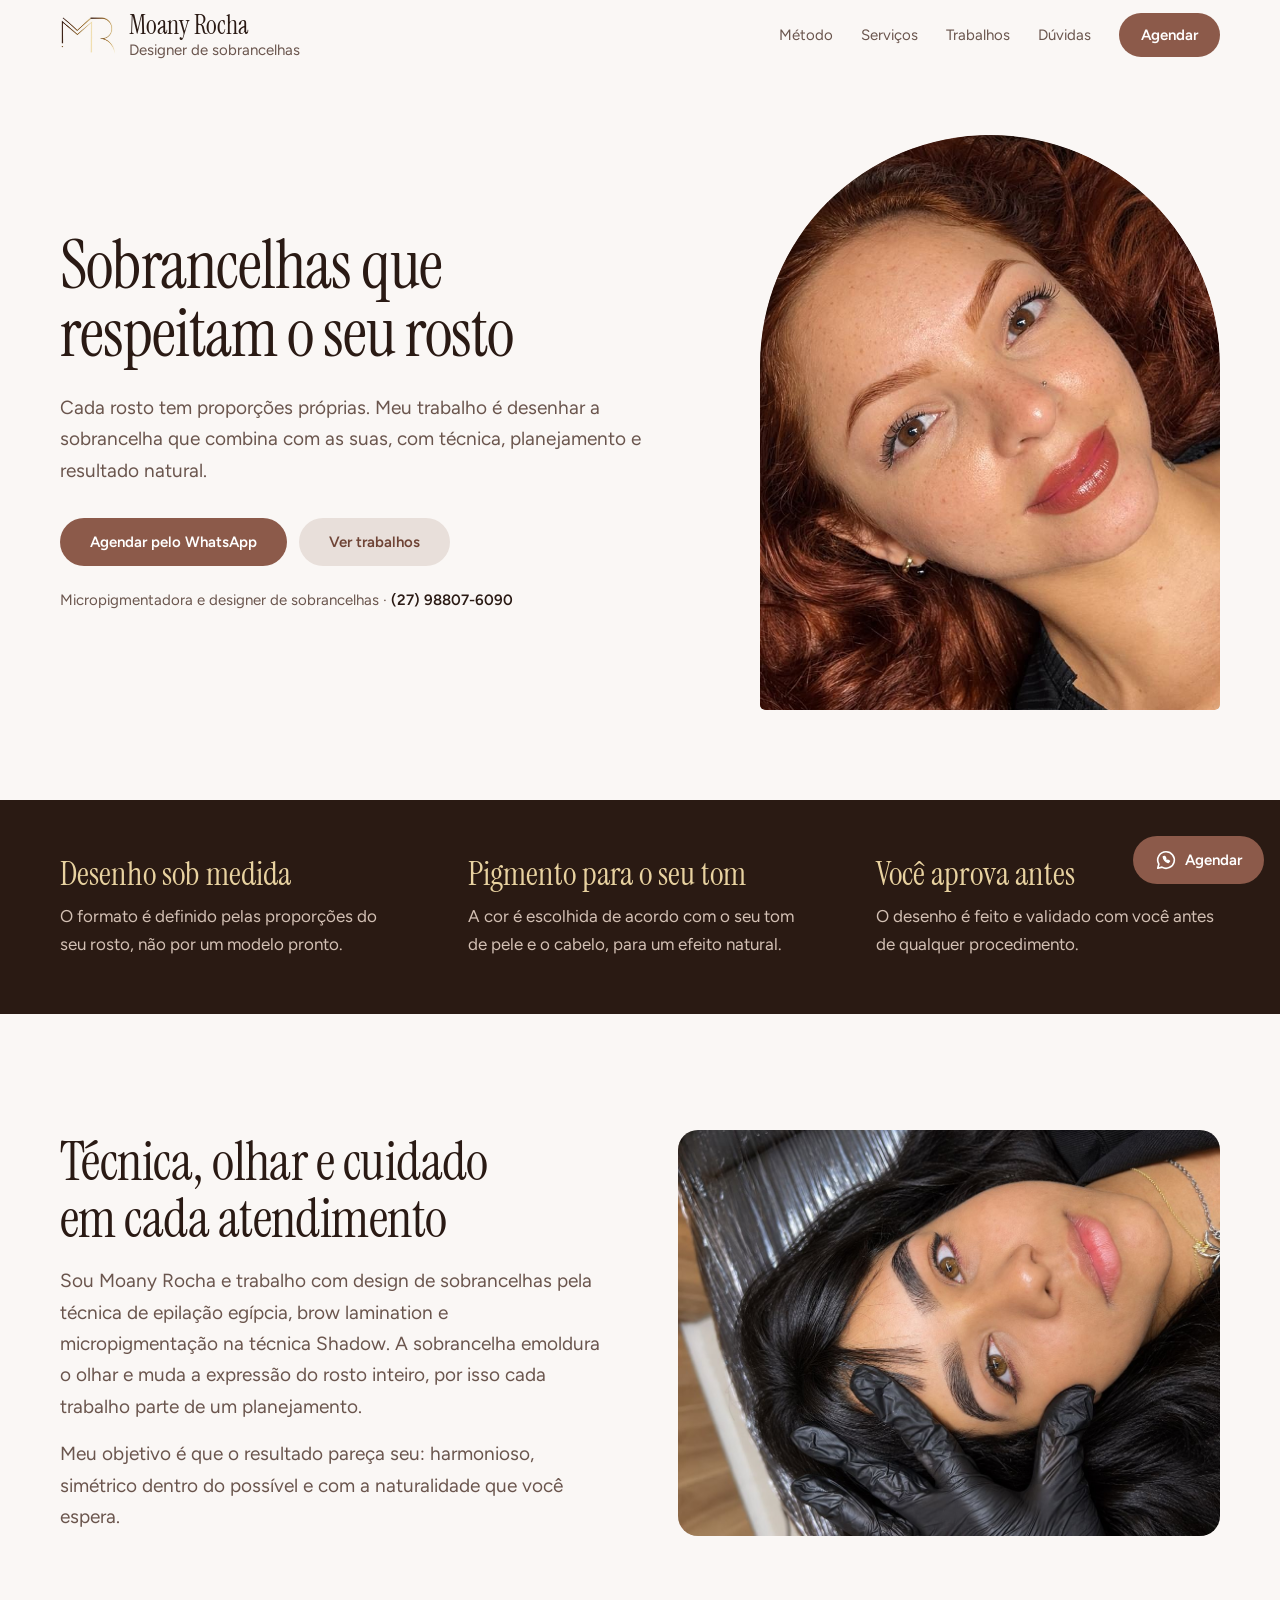
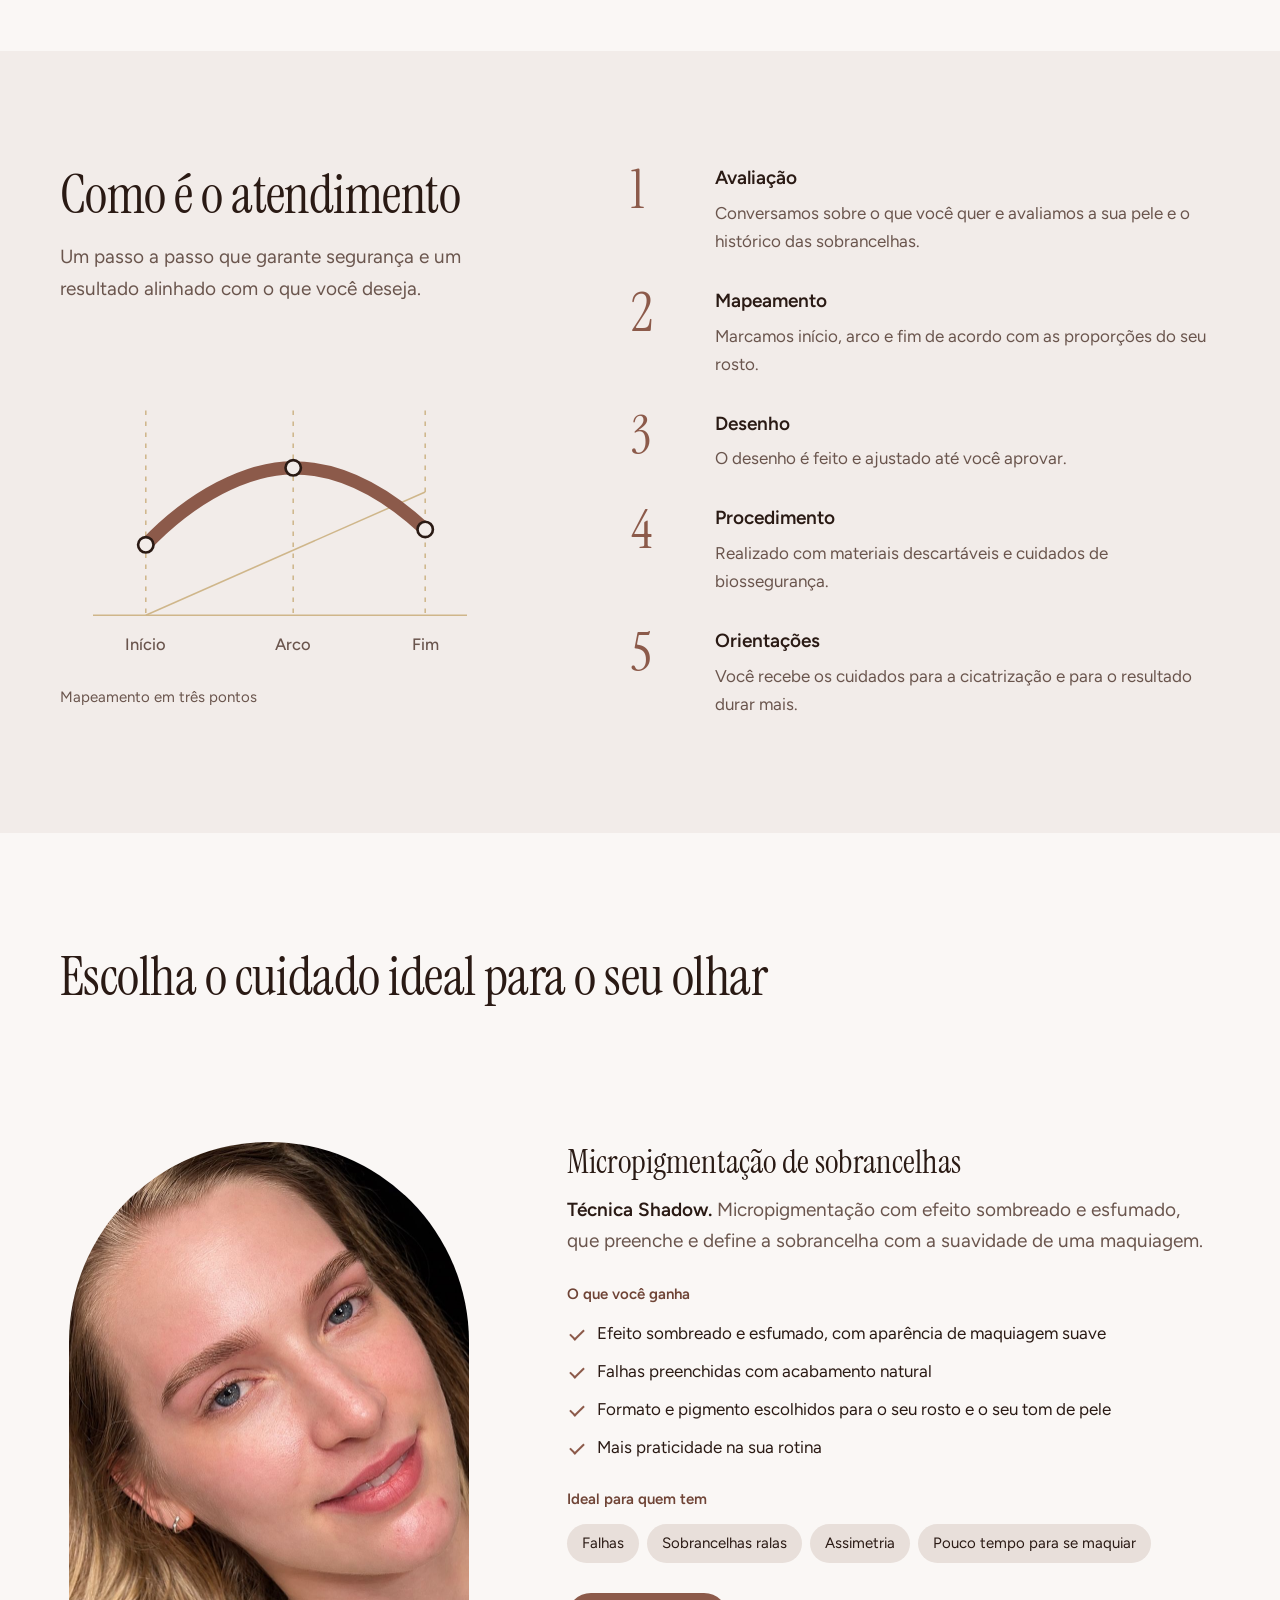
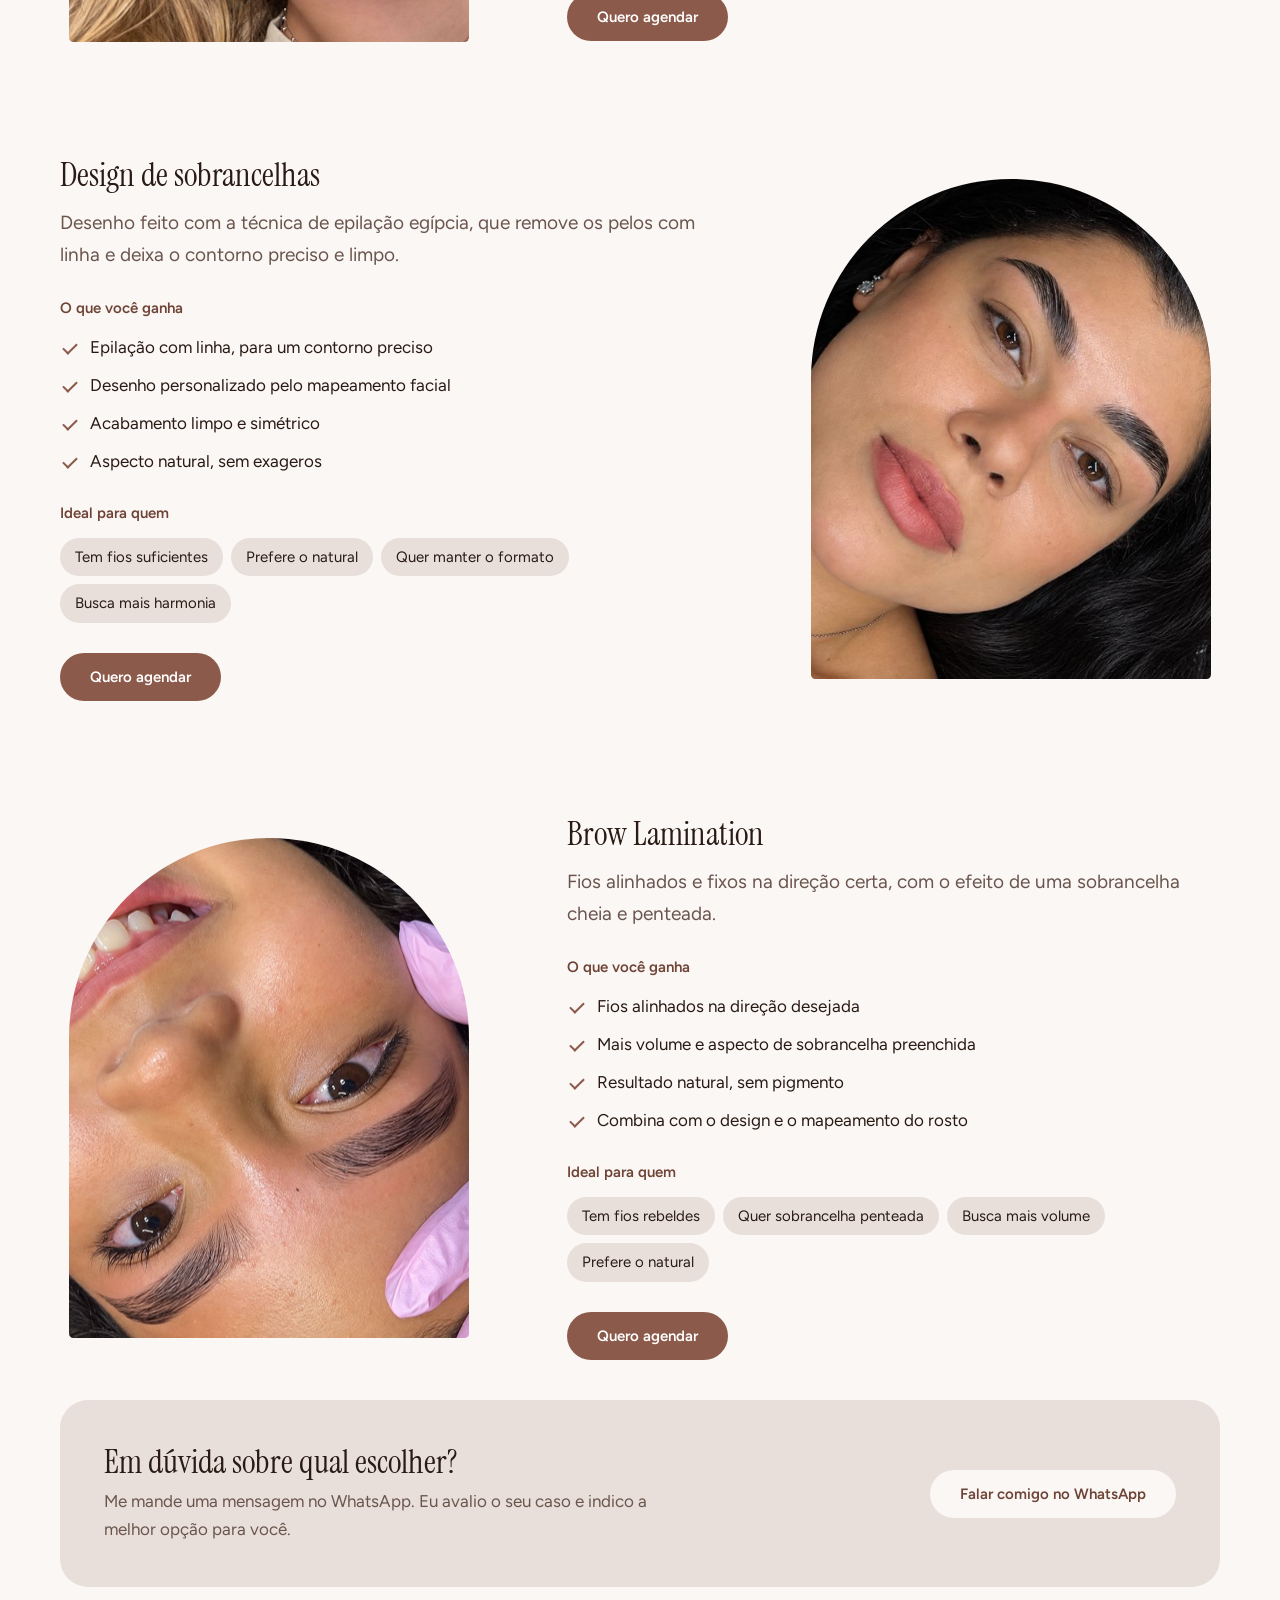
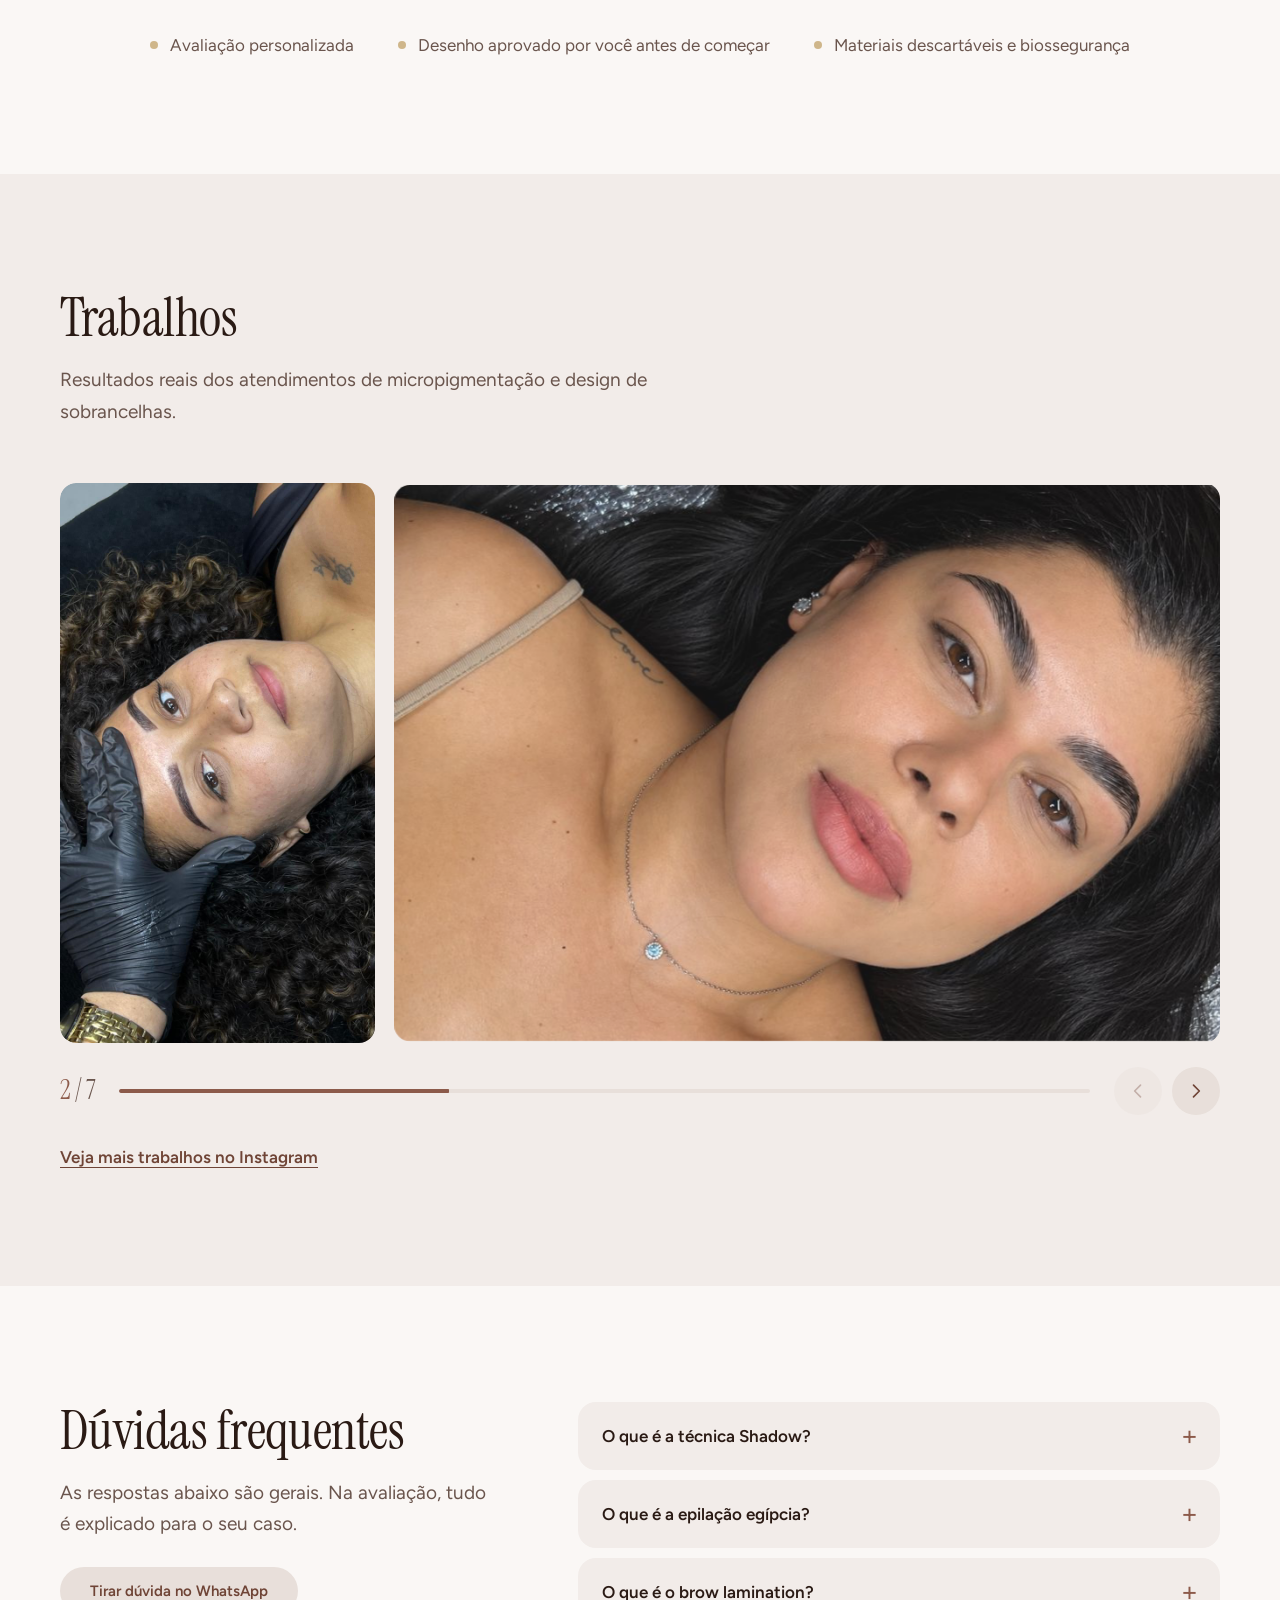
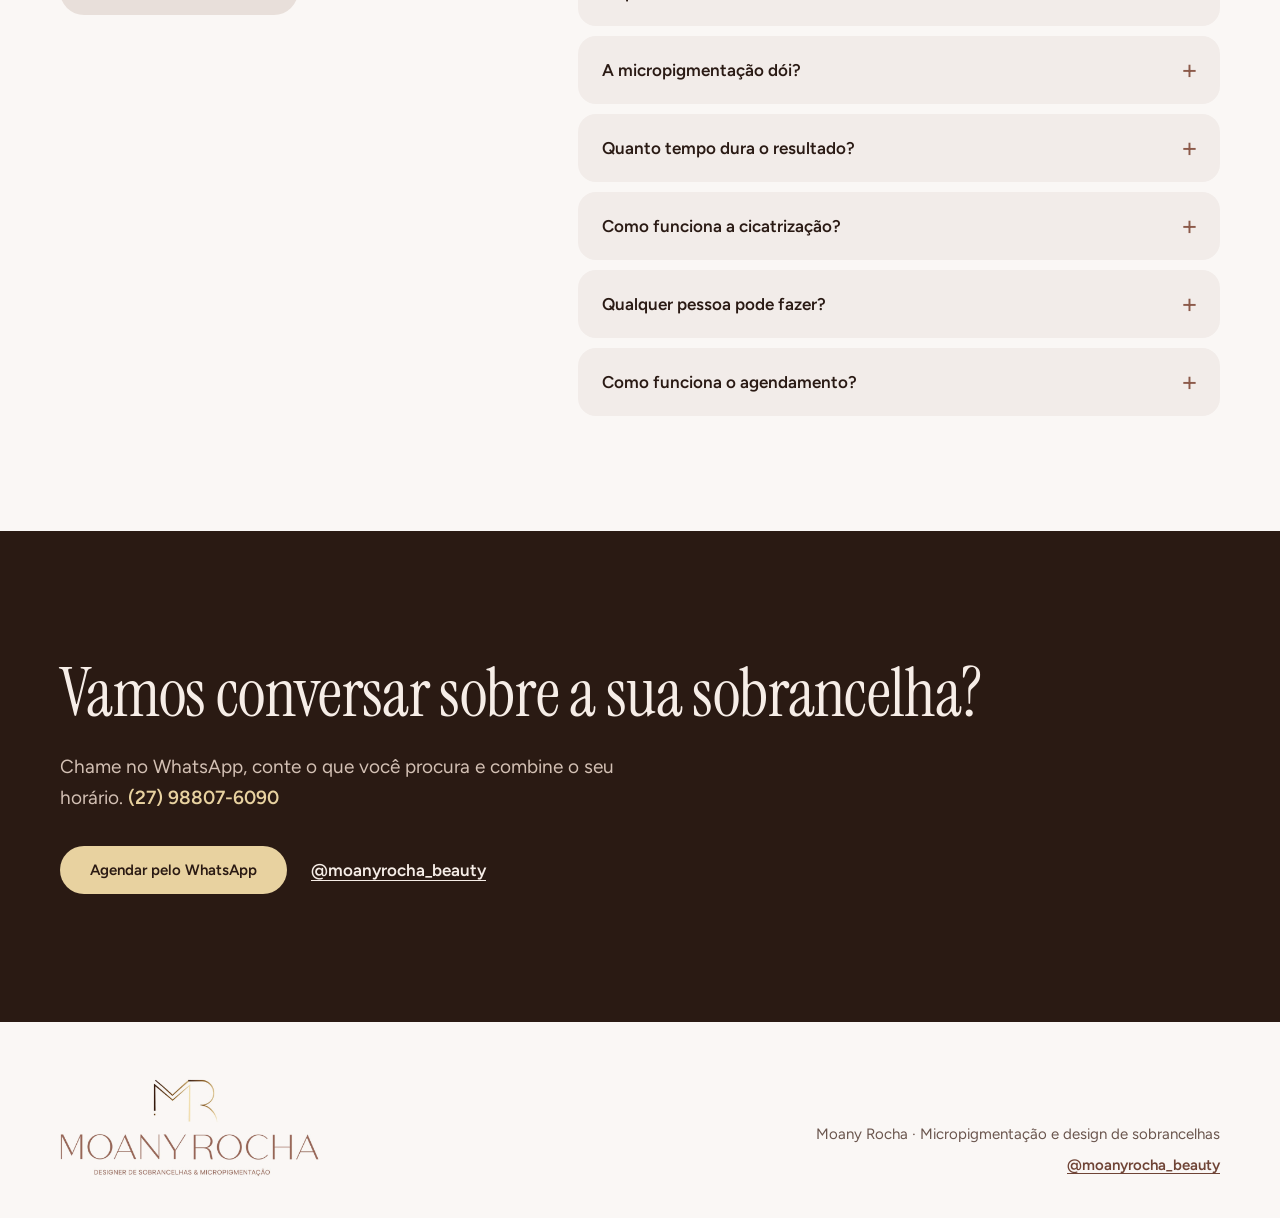
==== moabeauty-main/index.html @ 3598c970 "Publish site on Vercel Co-authored-by: Copilot <223556219+Copilot@users.noreply.github.com>" ====
<!doctype html>
<html lang="pt-BR">
<head>
<meta charset="utf-8">
<meta name="viewport" content="width=device-width,initial-scale=1,viewport-fit=cover">
<title>Moany Rocha Beauty | Designer de sobrancelhas e micropigmentação</title>
<meta name="description" content="Moany Rocha, designer de sobrancelhas e micropigmentadora. Micropigmentação Shadow, design com epilação egípcia e brow lamination. Agende pelo WhatsApp.">
<meta name="theme-color" content="#faf7f5">
<link rel="icon" href="img/logo-monograma.png" type="image/png">
<link rel="preload" href="fonts/instrument-serif-latin-400-normal.woff2" as="font" type="font/woff2" crossorigin>
<link rel="preload" href="fonts/figtree-latin-wght-normal.woff2" as="font" type="font/woff2" crossorigin>
<script>document.documentElement.classList.add("js")</script>
<style>
@font-face { font-family: "Instrument Serif"; src: url("fonts/instrument-serif-latin-400-normal.woff2") format("woff2"); font-weight: 400; font-style: normal; font-display: swap; }
@font-face { font-family: "Figtree"; src: url("fonts/figtree-latin-wght-normal.woff2") format("woff2"); font-weight: 300 900; font-style: normal; font-display: swap; }

/* ---------- tokens (derivados do logo: bronze-rosado, cacau e dourado do monograma) ---------- */
:root {
  color-scheme: light;
  --ground: #faf7f5;
  --surface: #f2ece9;
  --soft: #e8dfda;
  --ink: #2a1a14;
  --muted: #6a554d;
  --rose: #8c5a4a;
  --rose-deep: #6f4436;
  --cocoa: #2a1a13;
  --gold: #e8d2a0;
  --guide: #cfb68a;
  --on-cocoa: #f6ede7;
  --on-cocoa-muted: #d3c0b4;

  --font-display: "Instrument Serif", "Iowan Old Style", Georgia, serif;
  --font-body: "Figtree", system-ui, -apple-system, "Segoe UI", sans-serif;

  --ease-out: cubic-bezier(0.23, 1, 0.32, 1);
  --ease-in-out: cubic-bezier(0.77, 0, 0.175, 1);
  --radius: 20px;
  --t-small: 15px;
  --t-body: 17px;
  --t-lead: 19px;
  --t-h3: clamp(1.8rem, 2.6vw, 2.1rem);
  --t-h2: clamp(2.3rem, 4.4vw, 3.4rem);
  --t-display: clamp(2.7rem, 5.2vw, 4.7rem);
  interpolate-size: allow-keywords;
}

* { box-sizing: border-box; }
html { scroll-behavior: smooth; scroll-padding-top: 88px; -webkit-text-size-adjust: 100%; scrollbar-color: var(--guide) var(--ground); }
body { margin: 0; background: var(--ground); color: var(--ink); font-family: var(--font-body); font-size: 17px; line-height: 1.65; text-rendering: optimizeLegibility; -webkit-font-smoothing: antialiased; }
img { max-width: 100%; }
[hidden] { display: none !important; }
a { color: inherit; text-underline-offset: 0.22em; }
::selection { background: var(--gold); color: var(--cocoa); }
:focus-visible { outline: 3px solid var(--rose); outline-offset: 3px; border-radius: 6px; }
.on-cocoa :focus-visible, .cocoa :focus-visible { outline-color: var(--gold); }
.skip { position: absolute; left: 12px; top: -64px; z-index: 50; background: var(--cocoa); color: var(--on-cocoa); padding: 12px 18px; border-radius: 999px; text-decoration: none; font-weight: 600; transition: top 160ms var(--ease-out); }
.skip:focus { top: 12px; }

.wrap {
  max-width: 1200px; margin: 0 auto;
  padding-left: max(20px, env(safe-area-inset-left, 0px));
  padding-right: max(20px, env(safe-area-inset-right, 0px));
}

/* ---------- header ---------- */
.top { position: sticky; top: 0; z-index: 20; background: var(--ground); padding-top: env(safe-area-inset-top, 0px); transition: background-color 200ms var(--ease-out); }
.top.scrolled { background: var(--surface); }
.top .wrap { display: flex; align-items: center; justify-content: space-between; gap: 16px; padding-block: 12px; }
.brand { display: flex; align-items: center; gap: 12px; text-decoration: none; line-height: 1.1; min-width: 0; }
.brand img { display: block; height: 38px; width: auto; }
.brand b { display: block; font-family: var(--font-display); font-weight: 400; font-size: 1.6rem; letter-spacing: 0.005em; }
.brand small { display: block; font-size: var(--t-small); color: var(--muted); margin-top: 2px; }
.nav { display: flex; align-items: center; gap: 28px; font-size: var(--t-small); }
.nav-toggle { display: none; align-items: center; justify-content: center; width: 44px; height: 44px; padding: 0; border: 1px solid var(--soft); border-radius: 50%; background: var(--ground); color: var(--ink); cursor: pointer; }
.nav-toggle svg { display: block; width: 21px; height: 21px; }
.nav a:not(.btn) { color: var(--muted); text-decoration: none; padding-block: 10px; position: relative; transition: color 160ms var(--ease-out); }
.nav a:not(.btn)::after { content: ""; position: absolute; left: 0; right: 0; bottom: 6px; height: 2px; background: var(--rose); transform: scaleX(0); transform-origin: left; transition: transform 240ms var(--ease-out); }
.progress { position: absolute; left: 0; right: 0; bottom: 0; height: 2px; background: var(--rose); transform-origin: left; transform: scaleX(var(--p, 0)); pointer-events: none; }

/* ---------- buttons ---------- */
.btn { display: inline-flex; align-items: center; justify-content: center; padding: 15px 30px; min-height: 48px; border: 0; border-radius: 999px; font: 600 var(--t-small)/1.2 var(--font-body); text-decoration: none; text-align: center; cursor: pointer; transition: background-color 160ms var(--ease-out), color 160ms var(--ease-out), transform 160ms var(--ease-out); -webkit-tap-highlight-color: transparent; }
.btn:active { transform: scale(0.97); }
.btn.primary { background: var(--rose); color: #fff; }
.btn.ghost { background: var(--soft); color: var(--rose-deep); }
.btn.gold { background: var(--gold); color: var(--cocoa); }
.nav .btn { padding: 10px 22px; min-height: 44px; }
@media (hover: hover) and (pointer: fine) {
  .nav a:not(.btn):hover { color: var(--ink); }
  .nav a:not(.btn):hover::after { transform: scaleX(1); }
  .btn.primary:hover { background: var(--rose-deep); }
  .btn.ghost:hover { background: #dfd2ca; }
  .btn.gold:hover { background: #f3e1b6; }
}

/* ---------- arco: a moldura do site ecoa o arco da sobrancelha ---------- */
.arch { margin: 0; aspect-ratio: 4 / 5; border-radius: 999px 999px 22px 22px; overflow: hidden; background: var(--soft); }
.arch img { display: block; width: 100%; height: 100%; object-fit: cover; }

/* ---------- hero ---------- */
.hero { display: grid; grid-template-columns: minmax(0, 1.15fr) minmax(0, 0.85fr); gap: clamp(32px, 6vw, 88px); align-items: center; padding-block: clamp(28px, 5vw, 64px) clamp(48px, 7vw, 96px); }
h1 { font-family: var(--font-display); font-weight: 400; font-size: var(--t-display); line-height: 1.02; letter-spacing: -0.015em; margin: 0 0 24px; text-wrap: balance; }
.lead { max-width: 31em; margin: 0 0 32px; font-size: var(--t-lead); color: var(--muted); }
.btns { display: flex; gap: 12px; flex-wrap: wrap; }
.fine { margin: 22px 0 0; font-size: var(--t-small); color: var(--muted); }
.num { font-weight: 600; color: var(--ink); white-space: nowrap; }
.hero-photo { width: min(100%, 470px); justify-self: end; }
.hero-photo img { scale: 1.06; transform-origin: 50% 40%; }

/* ---------- faixa de princípios (campo cacau) ---------- */
.cocoa { background: var(--cocoa); color: var(--on-cocoa); }
.principles .wrap { display: grid; grid-template-columns: repeat(3, minmax(0, 1fr)); gap: clamp(24px, 5vw, 72px); padding-block: 56px; }
.principles h3 { font-family: var(--font-display); font-weight: 400; font-size: var(--t-h3); line-height: 1.1; margin: 0 0 10px; color: var(--gold); }
.principles p { margin: 0; color: var(--on-cocoa-muted); font-size: var(--t-body); max-width: 24em; }

/* ---------- seções ---------- */
section { padding-block: clamp(64px, 9vw, 120px); }
h2 { font-family: var(--font-display); font-weight: 400; font-size: var(--t-h2); line-height: 1.05; letter-spacing: -0.01em; margin: 0 0 18px; text-wrap: balance; }
h3 { text-wrap: balance; }
.sec-lead { max-width: 36em; color: var(--muted); margin: 0 0 clamp(32px, 5vw, 56px); font-size: var(--t-lead); }
.alt { background: var(--surface); }

.about { display: grid; grid-template-columns: minmax(0, 1fr) minmax(0, 1fr); gap: clamp(32px, 6vw, 88px); align-items: center; }
.about p { margin: 0 0 16px; max-width: 34em; color: var(--muted); font-size: var(--t-lead); }
.about p:last-child { margin: 0; }
.about-photo { margin: 0; aspect-ratio: 4 / 3; border-radius: var(--radius); overflow: hidden; background: var(--soft); }
.about-photo img { display: block; width: 100%; height: 100%; object-fit: cover; object-position: 50% 45%; }

/* ---------- método ---------- */
.method { display: grid; grid-template-columns: minmax(0, 0.9fr) minmax(0, 1.1fr); gap: clamp(32px, 7vw, 104px); align-items: start; }
.method-side { position: sticky; top: 110px; }
.diagram { margin: 8px 0 0; max-width: 440px; }
.diagram svg { display: block; width: 100%; height: auto; }
.diagram figcaption { font-size: var(--t-small); color: var(--muted); margin-top: 6px; }
.g-line { stroke: var(--guide); stroke-width: 1.4; fill: none; }
.g-dash { stroke: var(--guide); stroke-width: 1.4; stroke-dasharray: 4 6; fill: none; }
.g-brow { stroke: var(--rose); stroke-width: 12; stroke-linecap: round; stroke-linejoin: round; fill: none; }
.g-dot { fill: var(--surface); stroke: var(--ink); stroke-width: 2.4; }
.g-txt { fill: var(--muted); font-family: var(--font-body); font-size: 15px; font-weight: 500; }
.steps { list-style: none; margin: 0; padding: 0; display: grid; gap: 34px; counter-reset: s; }
.steps li { counter-increment: s; display: grid; grid-template-columns: 64px minmax(0, 1fr); gap: 8px 20px; align-items: start; }
.steps li::before { content: counter(s); font-family: var(--font-display); font-size: var(--t-h2); line-height: 0.9; color: var(--rose); grid-row: 1 / span 2; font-variant-numeric: lining-nums; }
.steps h3 { margin: 0; font-size: var(--t-lead); font-weight: 600; line-height: 1.3; }
.steps p { margin: 0; color: var(--muted); font-size: var(--t-body); max-width: 32em; }

/* ---------- serviços ---------- */
.svc { display: grid; gap: clamp(64px, 9vw, 120px); }
.svc-row { display: grid; grid-template-columns: minmax(0, 0.78fr) minmax(0, 1.22fr); gap: clamp(32px, 7vw, 104px); align-items: center; }
.svc-row .arch { width: min(100%, 400px); justify-self: center; }
.svc-row:nth-child(even) { grid-template-columns: minmax(0, 1.22fr) minmax(0, 0.78fr); }
.svc-row:nth-child(even) .arch { order: 2; }
.svc h3 { font-family: var(--font-display); font-weight: 400; font-size: var(--t-h3); line-height: 1.08; margin: 0 0 14px; }
.svc .pitch { margin: 0 0 26px; color: var(--muted); font-size: var(--t-lead); max-width: 34em; }
.svc .pitch strong { color: var(--ink); font-weight: 600; }
.svc h4 { margin: 0 0 12px; font-size: var(--t-small); font-weight: 600; color: var(--rose-deep); }
.checks { margin: 0 0 26px; padding: 0; list-style: none; display: grid; gap: 10px; max-width: 34em; }
.checks li { padding-left: 30px; position: relative; font-size: var(--t-body); }
.checks li::before { content: ""; position: absolute; left: 6px; top: 0.4em; width: 6px; height: 12px; border: solid var(--rose); border-width: 0 2px 2px 0; transform: rotate(45deg); }
.chips { display: flex; flex-wrap: wrap; gap: 8px; margin: 0 0 30px; }
.chips span { background: var(--soft); border-radius: 999px; padding: 7px 15px; font-size: var(--t-small); }
.assure { list-style: none; margin: 44px 0 0; padding: 0; display: flex; flex-wrap: wrap; justify-content: center; gap: 12px 44px; color: var(--muted); font-size: var(--t-body); }
.assure li { position: relative; padding-left: 20px; }
.assure li::before { content: ""; position: absolute; left: 0; top: 0.62em; width: 8px; height: 8px; border-radius: 50%; background: var(--guide); }
.unsure { margin-top: 40px; background: var(--soft); border-radius: 28px; padding: clamp(28px, 4vw, 44px); display: flex; align-items: center; justify-content: space-between; gap: 24px; flex-wrap: wrap; }
.unsure h3 { font-family: var(--font-display); font-weight: 400; font-size: var(--t-h3); line-height: 1.1; margin: 0 0 6px; }
.unsure p { margin: 0; color: var(--muted); max-width: 32em; }
.unsure .btn { background: var(--ground); color: var(--rose-deep); }
@media (hover: hover) and (pointer: fine) { .unsure .btn:hover { background: #fff; } }

/* ---------- trabalhos ---------- */
.carousel { --h: clamp(400px, 64vh, 560px); }
.track { display: flex; align-items: center; gap: 16px; overflow-x: auto; scroll-snap-type: x mandatory; scroll-behavior: smooth; scrollbar-width: none; overscroll-behavior-x: contain; cursor: grab; border-radius: 16px; }
.track::-webkit-scrollbar { display: none; }
.track.drag { scroll-snap-type: none; scroll-behavior: auto; cursor: grabbing; user-select: none; }
.slide { flex: 0 0 auto; height: var(--h); margin: 0; border-radius: 16px; overflow: hidden; scroll-snap-align: start; background: var(--soft); opacity: calc(0.55 + 0.45 * var(--a, 1)); }
.slide img { display: block; height: 100%; width: auto; max-width: none; -webkit-user-drag: none; user-select: none; }
.car-ctl { display: flex; align-items: center; gap: 24px; margin-top: 24px; }
.car-count { font-family: var(--font-display); font-size: 1.6rem; line-height: 1; color: var(--muted); font-variant-numeric: tabular-nums; white-space: nowrap; }
.car-count b { font-weight: 400; color: var(--rose); }
.car-bar { flex: 1; height: 4px; background: var(--soft); border-radius: 4px; overflow: hidden; }
.car-bar span { display: block; height: 100%; background: var(--rose); border-radius: 4px; transform-origin: left; transform: scaleX(0.2); transition: transform 200ms var(--ease-out); }
.car-btns { display: flex; gap: 10px; }
.car-btn { width: 48px; height: 48px; border-radius: 50%; border: 0; background: var(--soft); color: var(--rose-deep); display: grid; place-items: center; cursor: pointer; padding: 0; transition: background-color 160ms var(--ease-out), color 160ms var(--ease-out), transform 160ms var(--ease-out), opacity 160ms var(--ease-out); }
.car-btn:active:not(:disabled) { transform: scale(0.95); }
.car-btn:disabled { opacity: 0.35; cursor: default; }
@media (hover: hover) and (pointer: fine) { .car-btn:hover:not(:disabled) { background: var(--rose); color: #fff; } }
.more { margin: 28px 0 0; }
.more a { color: var(--rose-deep); font-weight: 600; }

/* ---------- dúvidas ---------- */
.faq-wrap { display: grid; grid-template-columns: minmax(0, 0.8fr) minmax(0, 1.2fr); gap: clamp(32px, 7vw, 104px); align-items: start; }
.faq-intro { position: sticky; top: 110px; }
.faq-intro .sec-lead { margin-bottom: 28px; }
.faq-list { display: grid; gap: 10px; }
details { background: var(--surface); border-radius: 18px; transition: background-color 200ms var(--ease-out); }
details[open] { background: var(--soft); }
summary { cursor: pointer; list-style: none; padding: 20px 56px 20px 24px; min-height: 60px; font-weight: 600; font-size: var(--t-body); position: relative; border-radius: 18px; }
summary::-webkit-details-marker { display: none; }
summary::after { content: "+"; position: absolute; right: 22px; top: 50%; font-size: 1.7rem; font-weight: 400; line-height: 1; color: var(--rose); transform: translateY(-50%); transition: transform 220ms var(--ease-out); }
details[open] summary::after { transform: translateY(-50%) rotate(45deg); }
details p { margin: 0; padding: 0 24px 22px; color: var(--muted); max-width: 40em; }
details::details-content { block-size: 0; overflow: clip; transition: block-size 260ms var(--ease-out), content-visibility 260ms var(--ease-out) allow-discrete; }
details[open]::details-content { block-size: auto; }
@media (hover: hover) and (pointer: fine) { details:not([open]):hover { background: var(--soft); } }

/* ---------- contato ---------- */
.cta-sec { padding-block: clamp(72px, 10vw, 136px); }
.cta { display: grid; gap: 22px; justify-items: start; }
.cta h2 { color: var(--on-cocoa); max-width: 14em; margin: 0; font-size: var(--t-display); }
.cta p { margin: 0; color: var(--on-cocoa-muted); max-width: 32em; font-size: var(--t-lead); }
.cta .num { color: var(--gold); }
.cta-actions { display: flex; gap: 12px 24px; flex-wrap: wrap; align-items: center; margin-top: 10px; }
.cta-actions a:not(.btn) { color: var(--on-cocoa); font-weight: 600; }

/* ---------- rodapé ---------- */
footer { background: var(--ground); }
.foot { display: flex; align-items: flex-end; justify-content: space-between; gap: 32px; flex-wrap: wrap; padding-block: 56px 40px; }
.foot img { display: block; width: 260px; max-width: 100%; height: auto; }
.foot-info { color: var(--muted); font-size: var(--t-small); display: grid; gap: 6px; justify-items: end; text-align: right; }
.foot-info a { color: var(--rose-deep); font-weight: 600; }

.fab { position: fixed; right: max(16px, env(safe-area-inset-right, 0px)); bottom: calc(16px + env(safe-area-inset-bottom, 0px)); z-index: 25; display: inline-flex; align-items: center; gap: 8px; min-height: 48px; background: var(--rose); color: #fff; padding: 13px 22px; border-radius: 999px; text-decoration: none; font-weight: 600; font-size: 15px; line-height: 1; transition: background-color 160ms var(--ease-out), transform 160ms var(--ease-out), opacity 200ms var(--ease-out), visibility 200ms; }
.fab.away { opacity: 0; visibility: hidden; pointer-events: none; }
.fab:active { transform: scale(0.97); }
@media (hover: hover) and (pointer: fine) { .fab:hover { background: var(--rose-deep); } }

/* ---------- responsivo ---------- */
@media (max-width: 1000px) {
  .method, .faq-wrap { grid-template-columns: minmax(0, 1fr); }
  .method-side, .faq-intro { position: static; }
  .diagram { max-width: 400px; }
}
@media (max-width: 860px) {
  .hero { grid-template-columns: minmax(0, 1fr); gap: 36px; padding-block: 20px 56px; }
  .hero-photo { justify-self: center; width: min(100%, 360px); }
  .about { grid-template-columns: minmax(0, 1fr); }
  .svc-row, .svc-row:nth-child(even) { grid-template-columns: minmax(0, 1fr); gap: 28px; }
  .svc-row:nth-child(even) .arch { order: 0; }
  .svc-row .arch { width: min(100%, 340px); }
  .unsure .btn { width: 100%; }
  .carousel { --h: clamp(320px, 56vh, 440px); }
  .slide.land { height: auto; width: min(520px, calc(100vw - 56px)); }
  .slide.land img { width: 100%; height: auto; }
  .top .wrap { position: relative; flex-wrap: wrap; }
  .nav { order: 2; flex: 1 0 100%; justify-content: flex-start; flex-wrap: wrap; gap: 8px 20px; }
  .js .top .wrap { flex-wrap: nowrap; }
  .js .nav-toggle { display: inline-flex; }
  .js .nav { display: none; position: absolute; top: 100%; left: 0; right: 0; z-index: 21; flex-direction: column; align-items: stretch; gap: 4px; padding: 12px 20px 20px; background: var(--ground); box-shadow: 0 12px 20px rgb(42 26 20 / 10%); }
  .js .nav.open { display: flex; }
  .js .nav a:not(.btn) { display: block; padding: 12px 0; }
  .js .nav .btn { width: 100%; margin-top: 4px; }
  .foot { flex-direction: column; align-items: flex-start; }
  .foot-info { justify-items: start; text-align: left; }
}
@media (max-width: 640px) {
  .principles .wrap { grid-template-columns: minmax(0, 1fr); gap: 28px; padding-block: 44px; }
  .principles p { max-width: none; }
}
@media (max-width: 480px) {
  .fab { width: 56px; height: 56px; padding: 0; justify-content: center; }
  .fab span { display: none; }
}
@media (max-width: 420px) {
  .brand small { display: none; }
  .btns .btn { width: 100%; }
}

/* ---------- movimento (um momento autoral na abertura; o resto é resposta) ---------- */
@media (prefers-reduced-motion: no-preference) {
  @keyframes rise { from { opacity: 0; transform: translateY(18px); } to { opacity: 1; transform: none; } }
  @keyframes unveil { from { opacity: 0; clip-path: inset(14% 0 0 0 round 999px 999px 22px 22px); } to { opacity: 1; clip-path: inset(0 0 0 0 round 999px 999px 22px 22px); } }

  .hero h1, .hero .lead, .hero .btns, .hero .fine { animation: rise 560ms var(--ease-out) both; }
  .hero .lead { animation-delay: 70ms; }
  .hero .btns { animation-delay: 140ms; }
  .hero .fine { animation-delay: 200ms; }
  .hero-photo { animation: unveil 900ms var(--ease-in-out) 80ms both; }

  /* revelação ao rolar: começa visível o suficiente, sai de baixo, rápido */
  .reveal { transition: opacity 520ms var(--ease-out) var(--d, 0ms), transform 520ms var(--ease-out) var(--d, 0ms); }
  .reveal:not(.is-in) { opacity: 0; transform: translateY(18px); }

  /* diagrama se desenha quando entra na tela */
  .js .diagram .g-brow { stroke-dasharray: 1; stroke-dashoffset: 0; }
  .js .diagram:not(.seen) .g-brow { stroke-dashoffset: 1; }
  .js .diagram .g-brow { transition: stroke-dashoffset 1.3s var(--ease-in-out) 0.2s; }
  .js .diagram .g-dot, .js .diagram .g-txt, .js .diagram .g-dash { transition: opacity 400ms var(--ease-out) var(--t, 0ms), scale 400ms var(--ease-out) var(--t, 0ms); transform-box: fill-box; transform-origin: center; }
  .js .diagram:not(.seen) .g-dot { opacity: 0; scale: 0.6; }
  .js .diagram:not(.seen) .g-txt, .js .diagram:not(.seen) .g-dash { opacity: 0; }

  .slide { scale: calc(0.96 + 0.04 * var(--a, 1)); }
  .slide img { transition: scale 600ms var(--ease-out); }
}
@media (prefers-reduced-motion: reduce) {
  html { scroll-behavior: auto; }
  .hero-photo img { scale: 1; }
}
@media (hover: hover) and (pointer: fine) and (prefers-reduced-motion: no-preference) {
  .slide:hover img { scale: 1.03; }
}
</style>
</head>
<body>
<a class="skip" href="#conteudo">Pular para o conteúdo</a>

<header class="top">
  <div class="progress" aria-hidden="true"></div>
  <div class="wrap">
    <a class="brand" href="#inicio" aria-label="Moany Rocha, início"><img src="img/logo-monograma.png" alt="" width="220" height="147"><span><b>Moany Rocha</b><small>Designer de sobrancelhas</small></span></a>
    <button class="nav-toggle" type="button" aria-label="Menu de navegação" aria-controls="site-nav" aria-expanded="false">
      <svg viewBox="0 0 24 24" fill="none" stroke="currentColor" stroke-width="1.8" stroke-linecap="round" aria-hidden="true"><path d="M4 7h16M4 12h16M4 17h16"/></svg>
    </button>
    <nav class="nav" id="site-nav" aria-label="Seções">
      <a href="#metodo">Método</a>
      <a href="#servicos">Serviços</a>
      <a href="#trabalhos">Trabalhos</a>
      <a href="#duvidas">Dúvidas</a>
      <a class="btn primary" href="https://wa.me/5527988076090?text=Ol%C3%A1%2C%20Moany%21%20Vim%20pelo%20seu%20site%20e%20gostaria%20de%20agendar%20um%20hor%C3%A1rio.">Agendar</a>
    </nav>
  </div>
</header>

<main id="conteudo">
  <div class="wrap" id="inicio">
    <div class="hero">
      <div>
        <h1>Sobrancelhas que respeitam o seu rosto</h1>
        <p class="lead">Cada rosto tem proporções próprias. Meu trabalho é desenhar a sobrancelha que combina com as suas, com técnica, planejamento e resultado natural.</p>
        <div class="btns">
          <a class="btn primary" href="https://wa.me/5527988076090?text=Ol%C3%A1%2C%20Moany%21%20Vim%20pelo%20seu%20site%20e%20gostaria%20de%20agendar%20um%20hor%C3%A1rio.">Agendar pelo WhatsApp</a>
          <a class="btn ghost" href="#trabalhos">Ver trabalhos</a>
        </div>
        <p class="fine">Micropigmentadora e designer de sobrancelhas · <span class="num">(27) 98807-6090</span></p>
      </div>
      <figure class="arch hero-photo"><img src="img/trabalho-2.jpg" alt="Cliente de cabelo ruivo com sobrancelhas feitas por Moany Rocha" width="720" height="1280" fetchpriority="high" decoding="async"></figure>
    </div>
  </div>

  <div class="principles cocoa">
    <div class="wrap">
      <div><h3>Desenho sob medida</h3><p>O formato é definido pelas proporções do seu rosto, não por um modelo pronto.</p></div>
      <div><h3>Pigmento para o seu tom</h3><p>A cor é escolhida de acordo com o seu tom de pele e o cabelo, para um efeito natural.</p></div>
      <div><h3>Você aprova antes</h3><p>O desenho é feito e validado com você antes de qualquer procedimento.</p></div>
    </div>
  </div>

  <section id="sobre">
    <div class="wrap about">
      <div class="about-copy">
        <h2>Técnica, olhar e cuidado em cada atendimento</h2>
        <p>Sou Moany Rocha e trabalho com design de sobrancelhas pela técnica de epilação egípcia, brow lamination e micropigmentação na técnica Shadow. A sobrancelha emoldura o olhar e muda a expressão do rosto inteiro, por isso cada trabalho parte de um planejamento.</p>
        <p>Meu objetivo é que o resultado pareça seu: harmonioso, simétrico dentro do possível e com a naturalidade que você espera.</p>
      </div>
      <figure class="about-photo"><img src="img/trabalho-6.jpg" alt="Resultado de design de sobrancelhas feito por Moany Rocha" width="1100" height="825" loading="lazy" decoding="async"></figure>
    </div>
  </section>

  <section id="metodo" class="alt">
    <div class="wrap method">
      <div class="method-side">
        <h2>Como é o atendimento</h2>
        <p class="sec-lead">Um passo a passo que garante segurança e um resultado alinhado com o que você deseja.</p>
        <figure class="diagram">
          <svg viewBox="0 0 400 290" role="img" aria-label="Diagrama do mapeamento da sobrancelha em três pontos: início, arco e fim">
            <line class="g-line" x1="30" y1="232" x2="370" y2="232"/>
            <line class="g-dash" x1="78" y1="46" x2="78" y2="232" style="--t:200ms"/>
            <line class="g-dash" x1="212" y1="46" x2="212" y2="232" style="--t:300ms"/>
            <line class="g-dash" x1="332" y1="46" x2="332" y2="232" style="--t:400ms"/>
            <path class="g-line" d="M78 232 L332 120"/>
            <path class="g-brow" pathLength="1" d="M78 168 C120 124 170 98 212 98 C262 98 304 128 332 154"/>
            <circle class="g-dot" cx="78" cy="168" r="7" style="--t:500ms"/>
            <circle class="g-dot" cx="212" cy="98" r="7" style="--t:900ms"/>
            <circle class="g-dot" cx="332" cy="154" r="7" style="--t:1300ms"/>
            <text class="g-txt" x="78" y="264" text-anchor="middle" style="--t:500ms">Início</text>
            <text class="g-txt" x="212" y="264" text-anchor="middle" style="--t:900ms">Arco</text>
            <text class="g-txt" x="332" y="264" text-anchor="middle" style="--t:1300ms">Fim</text>
          </svg>
          <figcaption>Mapeamento em três pontos</figcaption>
        </figure>
      </div>
      <ol class="steps">
        <li><h3>Avaliação</h3><p>Conversamos sobre o que você quer e avaliamos a sua pele e o histórico das sobrancelhas.</p></li>
        <li><h3>Mapeamento</h3><p>Marcamos início, arco e fim de acordo com as proporções do seu rosto.</p></li>
        <li><h3>Desenho</h3><p>O desenho é feito e ajustado até você aprovar.</p></li>
        <li><h3>Procedimento</h3><p>Realizado com materiais descartáveis e cuidados de biossegurança.</p></li>
        <li><h3>Orientações</h3><p>Você recebe os cuidados para a cicatrização e para o resultado durar mais.</p></li>
      </ol>
    </div>
  </section>

  <section id="servicos">
    <div class="wrap">
      <h2>Escolha o cuidado ideal para o seu olhar</h2>
      <p class="sec-lead">Em todos os serviços, o desenho nasce do mapeamento do seu rosto. Na avaliação, eu indico o que faz mais sentido para você.</p>
      <div class="svc">
        <article class="svc-row">
          <figure class="arch"><img src="img/trabalho-7.jpg" alt="Sobrancelhas com micropigmentação Shadow, efeito sombreado e natural" width="800" height="1421" loading="lazy" decoding="async"></figure>
          <div class="svc-body">
            <h3>Micropigmentação de sobrancelhas</h3>
            <p class="pitch"><strong>Técnica Shadow.</strong> Micropigmentação com efeito sombreado e esfumado, que preenche e define a sobrancelha com a suavidade de uma maquiagem.</p>
            <h4>O que você ganha</h4>
            <ul class="checks">
              <li>Efeito sombreado e esfumado, com aparência de maquiagem suave</li>
              <li>Falhas preenchidas com acabamento natural</li>
              <li>Formato e pigmento escolhidos para o seu rosto e o seu tom de pele</li>
              <li>Mais praticidade na sua rotina</li>
            </ul>
            <h4>Ideal para quem tem</h4>
            <div class="chips"><span>Falhas</span><span>Sobrancelhas ralas</span><span>Assimetria</span><span>Pouco tempo para se maquiar</span></div>
            <a class="btn primary" href="https://wa.me/5527988076090?text=Ol%C3%A1%2C%20Moany%21%20Vim%20pelo%20seu%20site%20e%20gostaria%20de%20agendar%20um%20hor%C3%A1rio.">Quero agendar</a>
          </div>
        </article>

        <article class="svc-row">
          <figure class="arch"><img src="img/trabalho-3.jpg" alt="Sobrancelhas desenhadas com epilação egípcia, contorno preciso e limpo" width="1100" height="619" loading="lazy" decoding="async" style="object-position: 64% 50%"></figure>
          <div class="svc-body">
            <h3>Design de sobrancelhas</h3>
            <p class="pitch">Desenho feito com a técnica de epilação egípcia, que remove os pelos com linha e deixa o contorno preciso e limpo.</p>
            <h4>O que você ganha</h4>
            <ul class="checks">
              <li>Epilação com linha, para um contorno preciso</li>
              <li>Desenho personalizado pelo mapeamento facial</li>
              <li>Acabamento limpo e simétrico</li>
              <li>Aspecto natural, sem exageros</li>
            </ul>
            <h4>Ideal para quem</h4>
            <div class="chips"><span>Tem fios suficientes</span><span>Prefere o natural</span><span>Quer manter o formato</span><span>Busca mais harmonia</span></div>
            <a class="btn primary" href="https://wa.me/5527988076090?text=Ol%C3%A1%2C%20Moany%21%20Vim%20pelo%20seu%20site%20e%20gostaria%20de%20agendar%20um%20hor%C3%A1rio.">Quero agendar</a>
          </div>
        </article>

        <article class="svc-row">
          <figure class="arch"><img src="img/trabalho-5.jpg" alt="Sobrancelhas com brow lamination, fios alinhados e volume" width="800" height="1421" loading="lazy" decoding="async"></figure>
          <div class="svc-body">
            <h3>Brow Lamination</h3>
            <p class="pitch">Fios alinhados e fixos na direção certa, com o efeito de uma sobrancelha cheia e penteada.</p>
            <h4>O que você ganha</h4>
            <ul class="checks">
              <li>Fios alinhados na direção desejada</li>
              <li>Mais volume e aspecto de sobrancelha preenchida</li>
              <li>Resultado natural, sem pigmento</li>
              <li>Combina com o design e o mapeamento do rosto</li>
            </ul>
            <h4>Ideal para quem</h4>
            <div class="chips"><span>Tem fios rebeldes</span><span>Quer sobrancelha penteada</span><span>Busca mais volume</span><span>Prefere o natural</span></div>
            <a class="btn primary" href="https://wa.me/5527988076090?text=Ol%C3%A1%2C%20Moany%21%20Vim%20pelo%20seu%20site%20e%20gostaria%20de%20agendar%20um%20hor%C3%A1rio.">Quero agendar</a>
          </div>
        </article>
      </div>

      <div class="unsure">
        <div>
          <h3>Em dúvida sobre qual escolher?</h3>
          <p>Me mande uma mensagem no WhatsApp. Eu avalio o seu caso e indico a melhor opção para você.</p>
        </div>
        <a class="btn ghost" href="https://wa.me/5527988076090?text=Ol%C3%A1%2C%20Moany%21%20Vim%20pelo%20seu%20site%20e%20tenho%20uma%20d%C3%BAvida%20sobre%20qual%20servi%C3%A7o%20escolher.">Falar comigo no WhatsApp</a>
      </div>

      <ul class="assure">
        <li>Avaliação personalizada</li>
        <li>Desenho aprovado por você antes de começar</li>
        <li>Materiais descartáveis e biossegurança</li>
      </ul>
    </div>
  </section>

  <section id="trabalhos" class="alt">
    <div class="wrap">
      <h2>Trabalhos</h2>
      <p class="sec-lead">Resultados reais dos atendimentos de micropigmentação e design de sobrancelhas.</p>
      <div class="carousel">
        <div class="track" id="track" tabindex="0" role="region" aria-label="Fotos dos trabalhos">
          <figure class="slide"><img src="img/trabalho-1.jpg" alt="Resultado de sobrancelha feita por Moany Rocha" width="720" height="1280" draggable="false" loading="lazy" decoding="async"></figure>
          <figure class="slide land"><img src="img/trabalho-3.jpg" alt="Resultado de sobrancelha feita por Moany Rocha" width="1100" height="619" draggable="false" loading="lazy" decoding="async"></figure>
          <figure class="slide"><img src="img/trabalho-5.jpg" alt="Resultado de sobrancelha feita por Moany Rocha" width="800" height="1421" draggable="false" loading="lazy" decoding="async"></figure>
          <figure class="slide"><img src="img/trabalho-2.jpg" alt="Resultado de sobrancelha feita por Moany Rocha" width="720" height="1280" draggable="false" loading="lazy" decoding="async"></figure>
          <figure class="slide land"><img src="img/trabalho-6.jpg" alt="Resultado de sobrancelha feita por Moany Rocha" width="1100" height="825" draggable="false" loading="lazy" decoding="async"></figure>
          <figure class="slide"><img src="img/trabalho-4.jpg" alt="Resultado de sobrancelha feita por Moany Rocha" width="800" height="1421" draggable="false" loading="lazy" decoding="async"></figure>
          <figure class="slide"><img src="img/trabalho-7.jpg" alt="Resultado de sobrancelha feita por Moany Rocha" width="800" height="1421" draggable="false" loading="lazy" decoding="async"></figure>
        </div>
        <div class="car-ctl">
          <span class="car-count" aria-hidden="true"><b id="cnt">1</b> / <span id="tot">7</span></span>
          <div class="car-bar" aria-hidden="true"><span></span></div>
          <div class="car-btns">
            <button class="car-btn" id="prev" type="button" aria-label="Fotos anteriores"><svg viewBox="0 0 24 24" width="20" height="20" fill="none" stroke="currentColor" stroke-width="2" stroke-linecap="round" stroke-linejoin="round" aria-hidden="true"><path d="M15 5l-7 7 7 7"/></svg></button>
            <button class="car-btn" id="next" type="button" aria-label="Próximas fotos"><svg viewBox="0 0 24 24" width="20" height="20" fill="none" stroke="currentColor" stroke-width="2" stroke-linecap="round" stroke-linejoin="round" aria-hidden="true"><path d="M9 5l7 7-7 7"/></svg></button>
          </div>
        </div>
      </div>
      <p class="more"><a href="https://www.instagram.com/moanyrocha_beauty/">Veja mais trabalhos no Instagram</a></p>
    </div>
  </section>

  <section id="duvidas">
    <div class="wrap faq-wrap">
      <div class="faq-intro">
        <h2>Dúvidas frequentes</h2>
        <p class="sec-lead">As respostas abaixo são gerais. Na avaliação, tudo é explicado para o seu caso.</p>
        <a class="btn ghost" href="https://wa.me/5527988076090?text=Ol%C3%A1%2C%20Moany%21%20Vim%20pelo%20seu%20site%20e%20tenho%20uma%20d%C3%BAvida.">Tirar dúvida no WhatsApp</a>
      </div>
      <div class="faq-list">
        <details>
          <summary>O que é a técnica Shadow?</summary>
          <p>É uma técnica de micropigmentação que cria um efeito sombreado e esfumado, parecido com a sombra de uma maquiagem, em vez de fios individuais desenhados.</p>
        </details>
        <details>
          <summary>O que é a epilação egípcia?</summary>
          <p>É uma técnica de remoção de pelos feita com linha. Ela permite contornar o desenho da sobrancelha com precisão e deixar o acabamento limpo.</p>
        </details>
        <details>
          <summary>O que é o brow lamination?</summary>
          <p>É um tratamento que alinha os fios da sobrancelha e os mantém na direção desejada, deixando-a mais preenchida e penteada, sem pigmento. O efeito é temporário e a duração varia de pessoa para pessoa.</p>
        </details>
        <details>
          <summary>A micropigmentação dói?</summary>
          <p>A sensação varia de pessoa para pessoa. Normalmente é usado anestésico tópico para deixar o procedimento mais confortável.</p>
        </details>
        <details>
          <summary>Quanto tempo dura o resultado?</summary>
          <p>A duração depende do tipo de pele, do pigmento, da exposição ao sol e dos cuidados depois. Por ser semipermanente, o resultado desbota com o tempo e pede retoques periódicos.</p>
        </details>
        <details>
          <summary>Como funciona a cicatrização?</summary>
          <p>Nos primeiros dias a cor pode parecer mais intensa e depois suaviza. Seguir as orientações de cuidados é essencial para um bom resultado, e eu explico tudo no atendimento.</p>
        </details>
        <details>
          <summary>Qualquer pessoa pode fazer?</summary>
          <p>Nem sempre. Gestantes, lactantes e pessoas com algumas condições de saúde ou de pele precisam de avaliação antes. Por isso começamos sempre pela conversa.</p>
        </details>
        <details>
          <summary>Como funciona o agendamento?</summary>
          <p>Pelo WhatsApp. Clique em qualquer botão de agendar, mande uma mensagem e eu respondo com os horários disponíveis.</p>
        </details>
      </div>
    </div>
  </section>

  <section id="contato" class="cocoa cta-sec">
    <div class="wrap cta">
      <h2>Vamos conversar sobre a sua sobrancelha?</h2>
      <p>Chame no WhatsApp, conte o que você procura e combine o seu horário. <span class="num">(27) 98807-6090</span></p>
      <div class="cta-actions">
        <a class="btn gold" href="https://wa.me/5527988076090?text=Ol%C3%A1%2C%20Moany%21%20Vim%20pelo%20seu%20site%20e%20gostaria%20de%20agendar%20um%20hor%C3%A1rio.">Agendar pelo WhatsApp</a>
        <a href="https://www.instagram.com/moanyrocha_beauty/">@moanyrocha_beauty</a>
      </div>
    </div>
  </section>
</main>

<footer>
  <div class="wrap foot">
    <img src="img/logo-completa.png" alt="Moany Rocha, designer de sobrancelhas e micropigmentação" width="900" height="346" loading="lazy" decoding="async">
    <div class="foot-info">
      <span>Moany Rocha · Micropigmentação e design de sobrancelhas</span>
      <a href="https://www.instagram.com/moanyrocha_beauty/">@moanyrocha_beauty</a>
    </div>
  </div>
</footer>

<a class="fab" href="https://wa.me/5527988076090?text=Ol%C3%A1%2C%20Moany%21%20Vim%20pelo%20seu%20site%20e%20gostaria%20de%20agendar%20um%20hor%C3%A1rio." aria-label="Agendar pelo WhatsApp">
  <svg viewBox="0 0 24 24" width="22" height="22" fill="none" stroke="currentColor" stroke-width="1.8" stroke-linecap="round" stroke-linejoin="round" aria-hidden="true"><path d="M12 3a9 9 0 0 0-7.8 13.5L3 21l4.6-1.2A9 9 0 1 0 12 3z"/><path d="M9.2 8.6c.3 2.6 2.4 5 5.2 6l1.3-1.3-1.9-1-.8.7a4.6 4.6 0 0 1-2-2l.7-.8-1-1.9z"/></svg>
  <span>Agendar</span>
</a>

<script>
(function () {
  var top = document.querySelector(".top");
  var bar = document.querySelector(".progress");
  var heroImg = document.querySelector(".hero-photo img");
  var nav = document.querySelector(".nav");
  var navToggle = document.querySelector(".nav-toggle");
  var reduce = window.matchMedia && window.matchMedia("(prefers-reduced-motion: reduce)").matches;
  var ticking = false;

  function clamp(v, a, b) { return Math.max(a, Math.min(b, v)); }

  if (nav && navToggle) {
    var setNavOpen = function (open) {
      nav.classList.toggle("open", open);
      navToggle.setAttribute("aria-expanded", String(open));
    };
    navToggle.addEventListener("click", function () {
      setNavOpen(navToggle.getAttribute("aria-expanded") !== "true");
    });
    nav.querySelectorAll("a").forEach(function (link) {
      link.addEventListener("click", function () { setNavOpen(false); });
    });
    document.addEventListener("click", function (e) {
      if (!nav.contains(e.target) && !navToggle.contains(e.target)) setNavOpen(false);
    });
    document.addEventListener("keydown", function (e) {
      if (e.key === "Escape" && navToggle.getAttribute("aria-expanded") === "true") {
        setNavOpen(false);
        navToggle.focus();
      }
    });
    window.addEventListener("resize", function () {
      if (window.innerWidth > 860) setNavOpen(false);
    });
  }

  function frame() {
    ticking = false;
    var y = window.scrollY || window.pageYOffset || 0;
    var vh = window.innerHeight || document.documentElement.clientHeight;
    var max = Math.max(1, document.documentElement.scrollHeight - vh);
    top.classList.toggle("scrolled", y > 8);
    bar.style.setProperty("--p", clamp(y / max, 0, 1).toFixed(4));
    if (!reduce && heroImg) heroImg.style.translate = "0 " + (clamp(y, 0, 700) * 0.035).toFixed(1) + "px";
  }
  function onScroll() { if (!ticking) { ticking = true; window.requestAnimationFrame(frame); } }
  window.addEventListener("scroll", onScroll, { passive: true });
  window.addEventListener("resize", onScroll);
  frame();

  /* carrossel */
  var track = document.getElementById("track");
  if (track) {
    var prev = document.getElementById("prev"), next = document.getElementById("next");
    var fill = document.querySelector(".car-bar span");
    var slides = Array.prototype.slice.call(track.querySelectorAll(".slide"));
    var cnt = document.getElementById("cnt");
        document.getElementById("tot").textContent = slides.length;
    var updCar = function () {
      var max = track.scrollWidth - track.clientWidth;
      var r = (track.scrollLeft + track.clientWidth) / Math.max(1, track.scrollWidth);
      fill.style.transform = "scaleX(" + clamp(r, 0, 1).toFixed(3) + ")";
      var tr = track.getBoundingClientRect(), last = 0;
      slides.forEach(function (sl, i) {
        var b = sl.getBoundingClientRect();
        var vis = Math.max(0, Math.min(b.right, tr.right) - Math.max(b.left, tr.left));
        var a = clamp(vis / Math.max(1, b.width), 0, 1);
        sl.style.setProperty("--a", a.toFixed(3));
        if (a > 0.6) last = i;
      });
      cnt.textContent = last + 1;
      prev.disabled = track.scrollLeft <= 2;
      next.disabled = track.scrollLeft >= max - 2;
    };
    var go = function (d) { track.scrollBy({ left: d * track.clientWidth * 0.85, behavior: reduce ? "auto" : "smooth" }); };
    prev.addEventListener("click", function () { go(-1); });
    next.addEventListener("click", function () { go(1); });
    track.addEventListener("scroll", updCar, { passive: true });
    window.addEventListener("resize", updCar);
    track.querySelectorAll("img").forEach(function (im) { im.addEventListener("load", updCar); });
    track.addEventListener("keydown", function (e) {
      if (e.key === "ArrowRight") { e.preventDefault(); go(1); }
      if (e.key === "ArrowLeft") { e.preventDefault(); go(-1); }
    });
    updCar();
    var down = false, sx = 0, sl0 = 0;
    track.addEventListener("pointerdown", function (e) {
      if (e.pointerType !== "mouse" || e.button !== 0) return;
      down = true; sx = e.clientX; sl0 = track.scrollLeft; track.classList.add("drag");
    });
    window.addEventListener("pointermove", function (e) { if (down) track.scrollLeft = sl0 - (e.clientX - sx); });
    window.addEventListener("pointerup", function () { if (!down) return; down = false; track.classList.remove("drag"); });
  }

  /* diagrama: se desenha ao entrar na tela */
  var diagram = document.querySelector(".diagram");
  if (diagram) {
    if (!("IntersectionObserver" in window)) { diagram.classList.add("seen"); }
    else {
      var dio = new IntersectionObserver(function (entries) {
        entries.forEach(function (en) { if (en.isIntersecting) { diagram.classList.add("seen"); dio.disconnect(); } });
      }, { threshold: 0.35 });
      dio.observe(diagram);
    }
  }

  /* o botão flutuante sai de cena quando o contato ou o rodapé já estão na tela */
  var fab = document.querySelector(".fab");
  var closers = document.querySelectorAll("#contato, footer");
  if (fab && closers.length && "IntersectionObserver" in window) {
    var seenNow = new Set();
    var fio = new IntersectionObserver(function (entries) {
      entries.forEach(function (en) { if (en.isIntersecting) seenNow.add(en.target); else seenNow.delete(en.target); });
      fab.classList.toggle("away", seenNow.size > 0);
    }, { threshold: 0.2 });
    closers.forEach(function (el) { fio.observe(el); });
  }

  if (reduce || !("IntersectionObserver" in window)) return;

  /* revelação ao rolar: sempre legível sem JS, escalonada em passos curtos */
  var groups = [
    ".principles .wrap > div", "section h2", ".sec-lead", ".about-copy > p", ".about-photo",
    ".steps li", ".svc-row .arch", ".svc-body", ".assure", ".unsure", ".carousel", ".more",
    ".faq-list details", ".cta > *", ".cta-actions"
  ];
  var els = [];
  groups.forEach(function (sel) {
    Array.prototype.forEach.call(document.querySelectorAll(sel), function (el, i) {
      el.classList.add("reveal");
      el.style.setProperty("--d", Math.min(i, 3) * 60 + "ms");
      els.push(el);
    });
  });

  function settle(el) { el.classList.remove("reveal"); el.classList.remove("is-in"); el.style.removeProperty("--d"); }
  var io = new IntersectionObserver(function (entries) {
    entries.forEach(function (en) {
      if (!en.isIntersecting) return;
      var el = en.target;
      el.classList.add("is-in");
      io.unobserve(el);
      setTimeout(function () { settle(el); }, 1000);
    });
  }, { threshold: 0.12, rootMargin: "0px 0px -8% 0px" });

  var vh0 = window.innerHeight || document.documentElement.clientHeight;
  els.forEach(function (el) {
    if (el.getBoundingClientRect().top < vh0 * 0.92) settle(el);
    else io.observe(el);
  });
})();
</script>
</body>
</html>
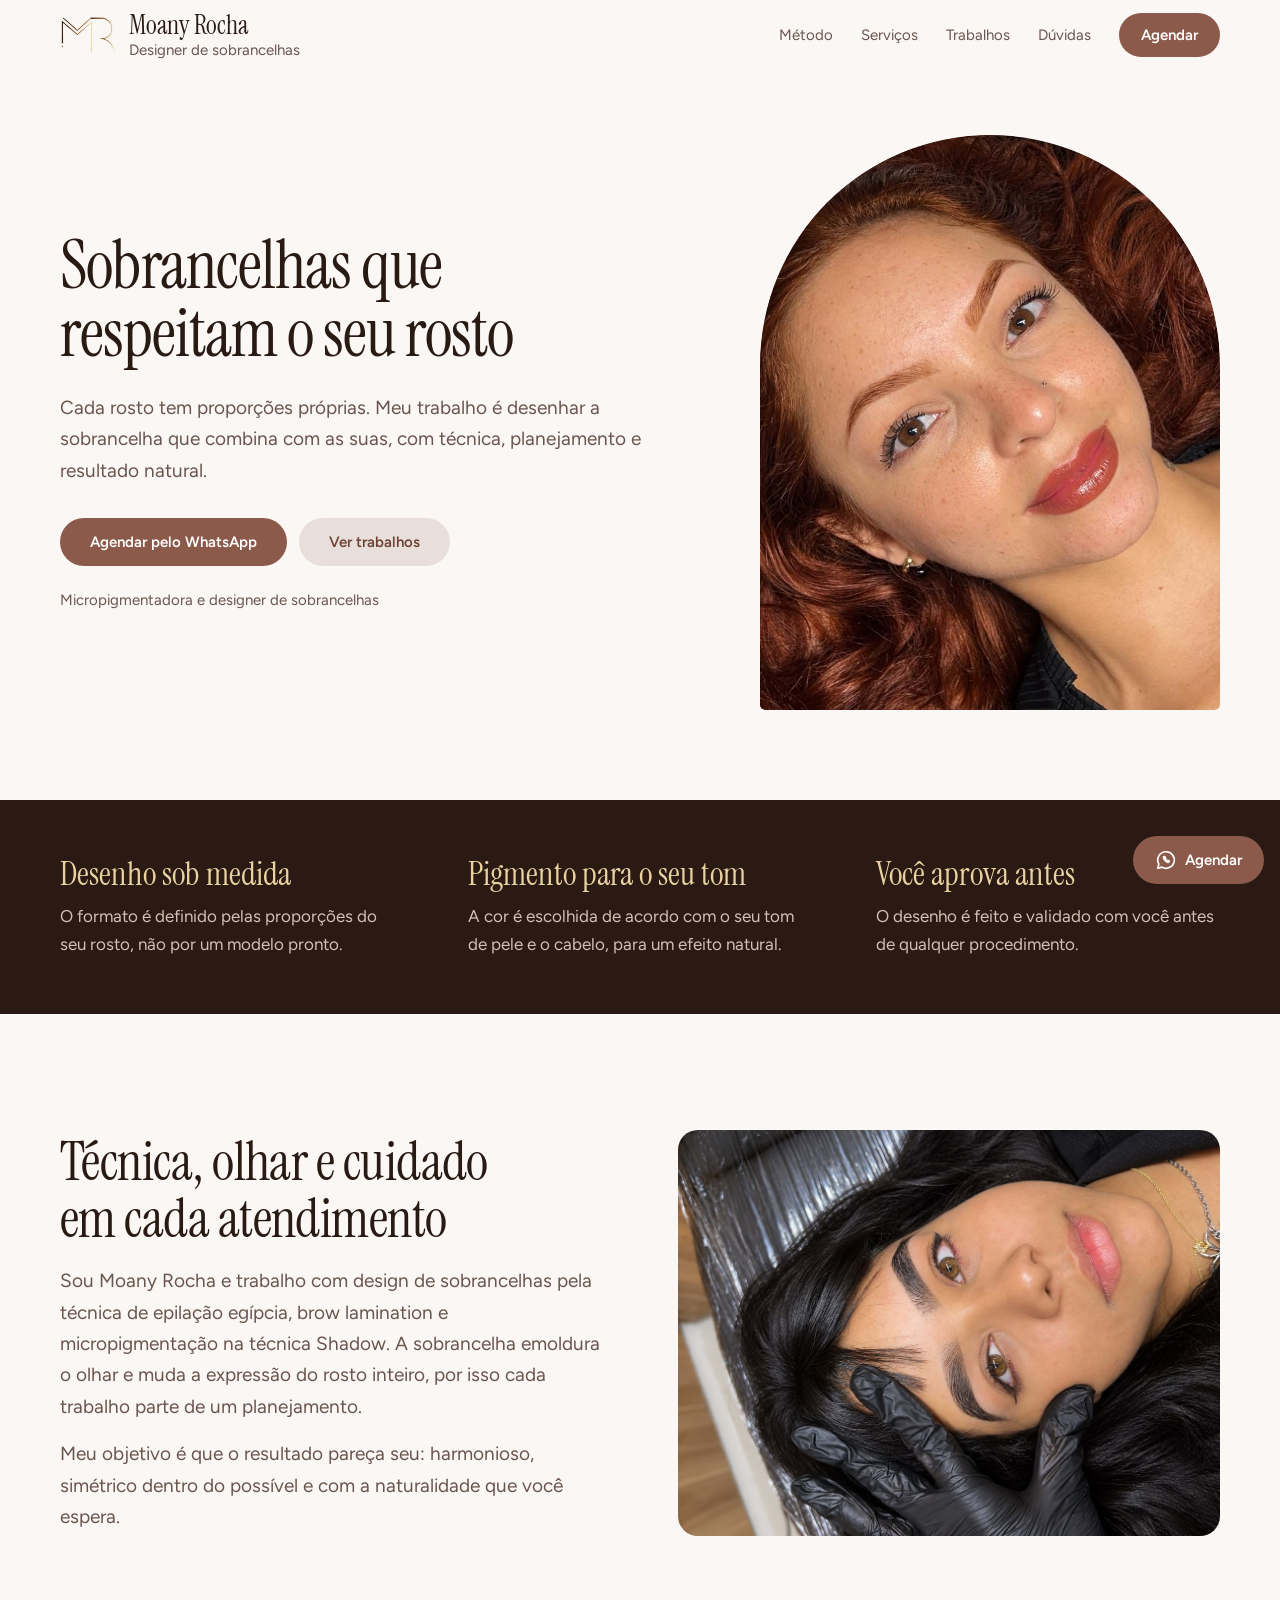
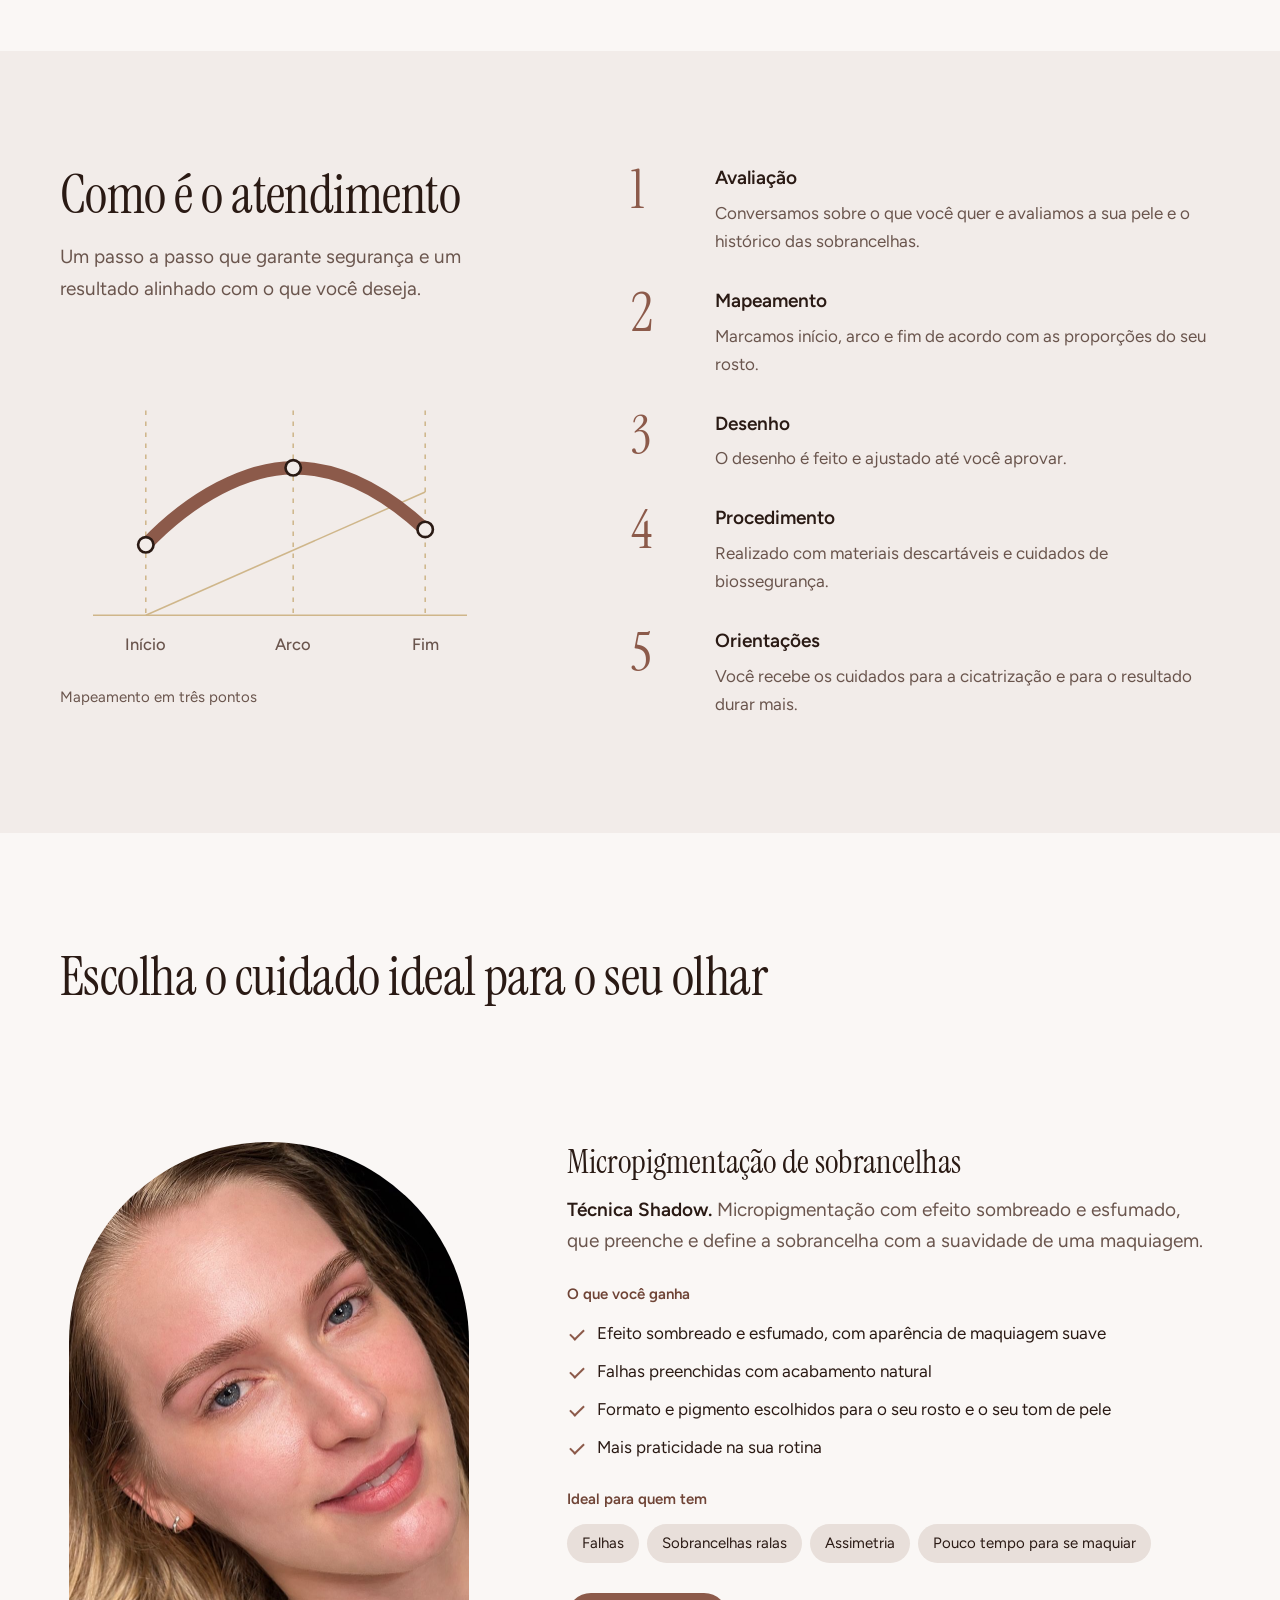
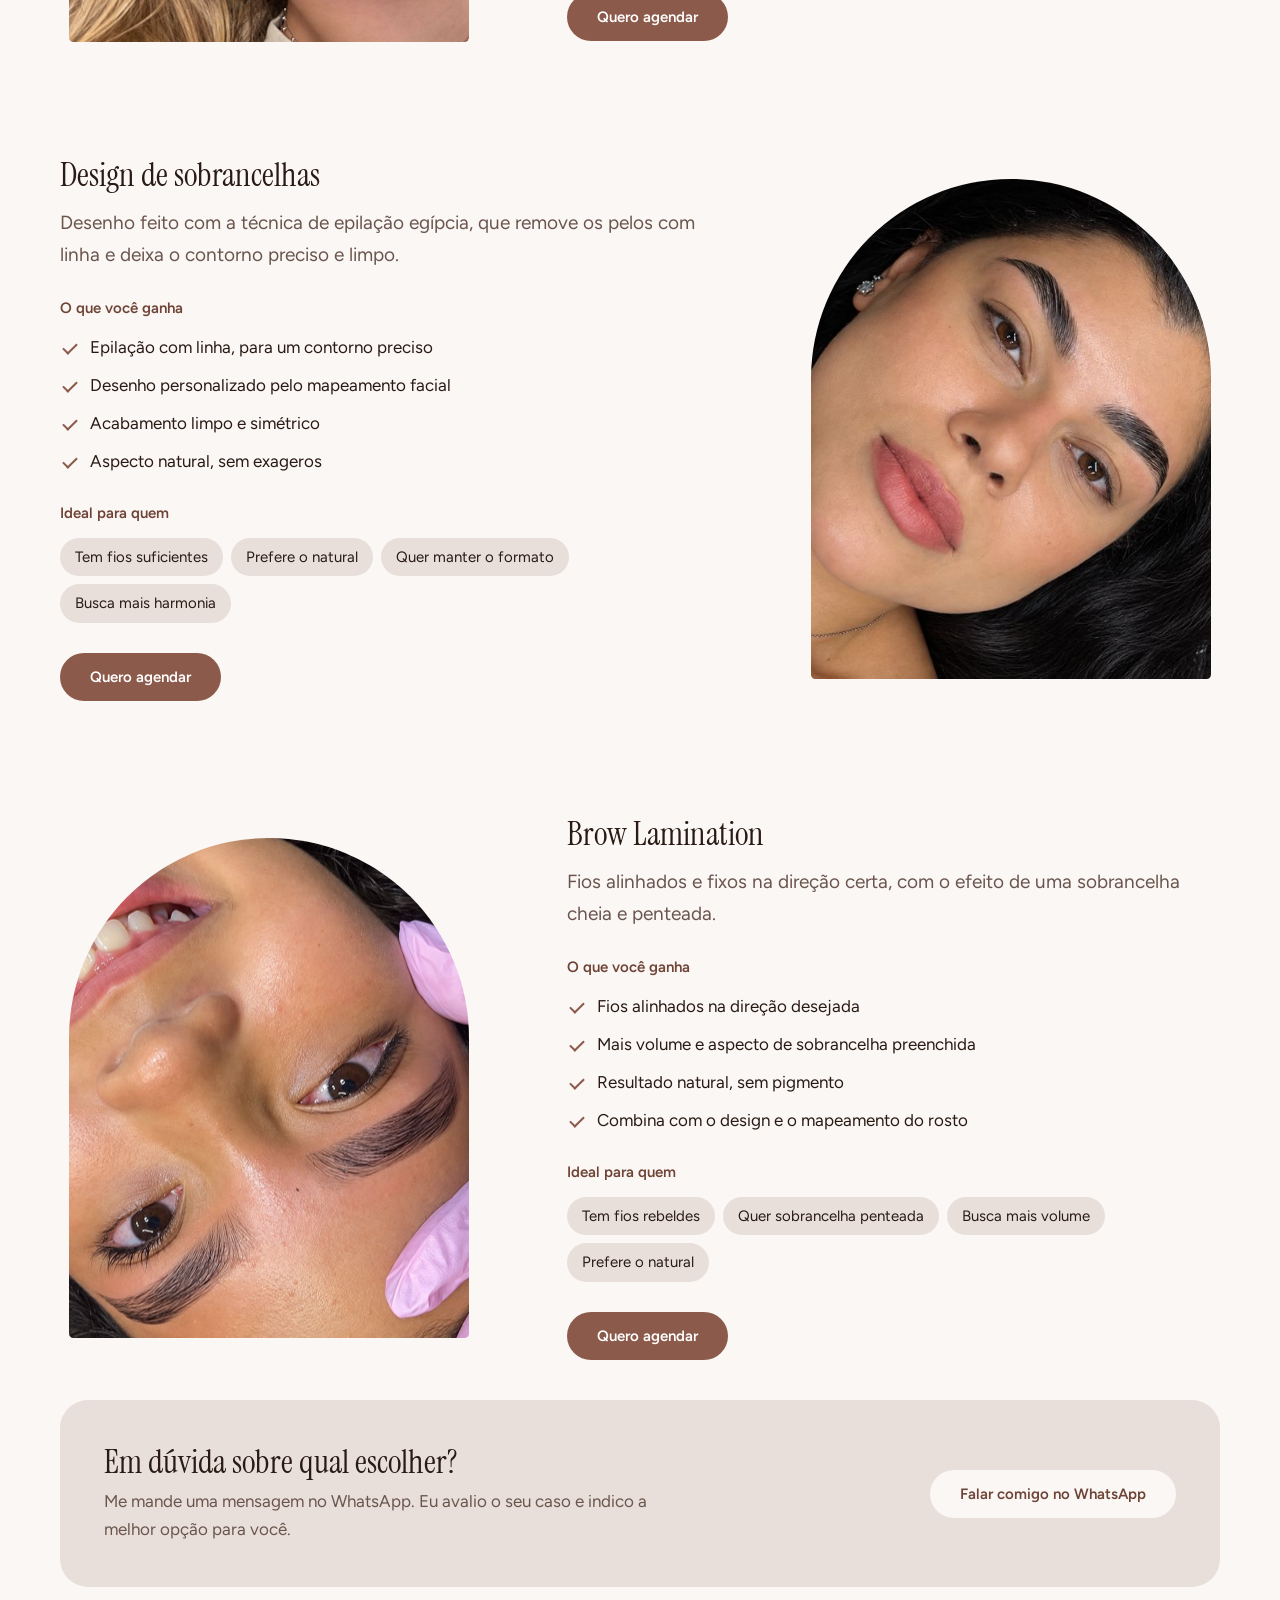
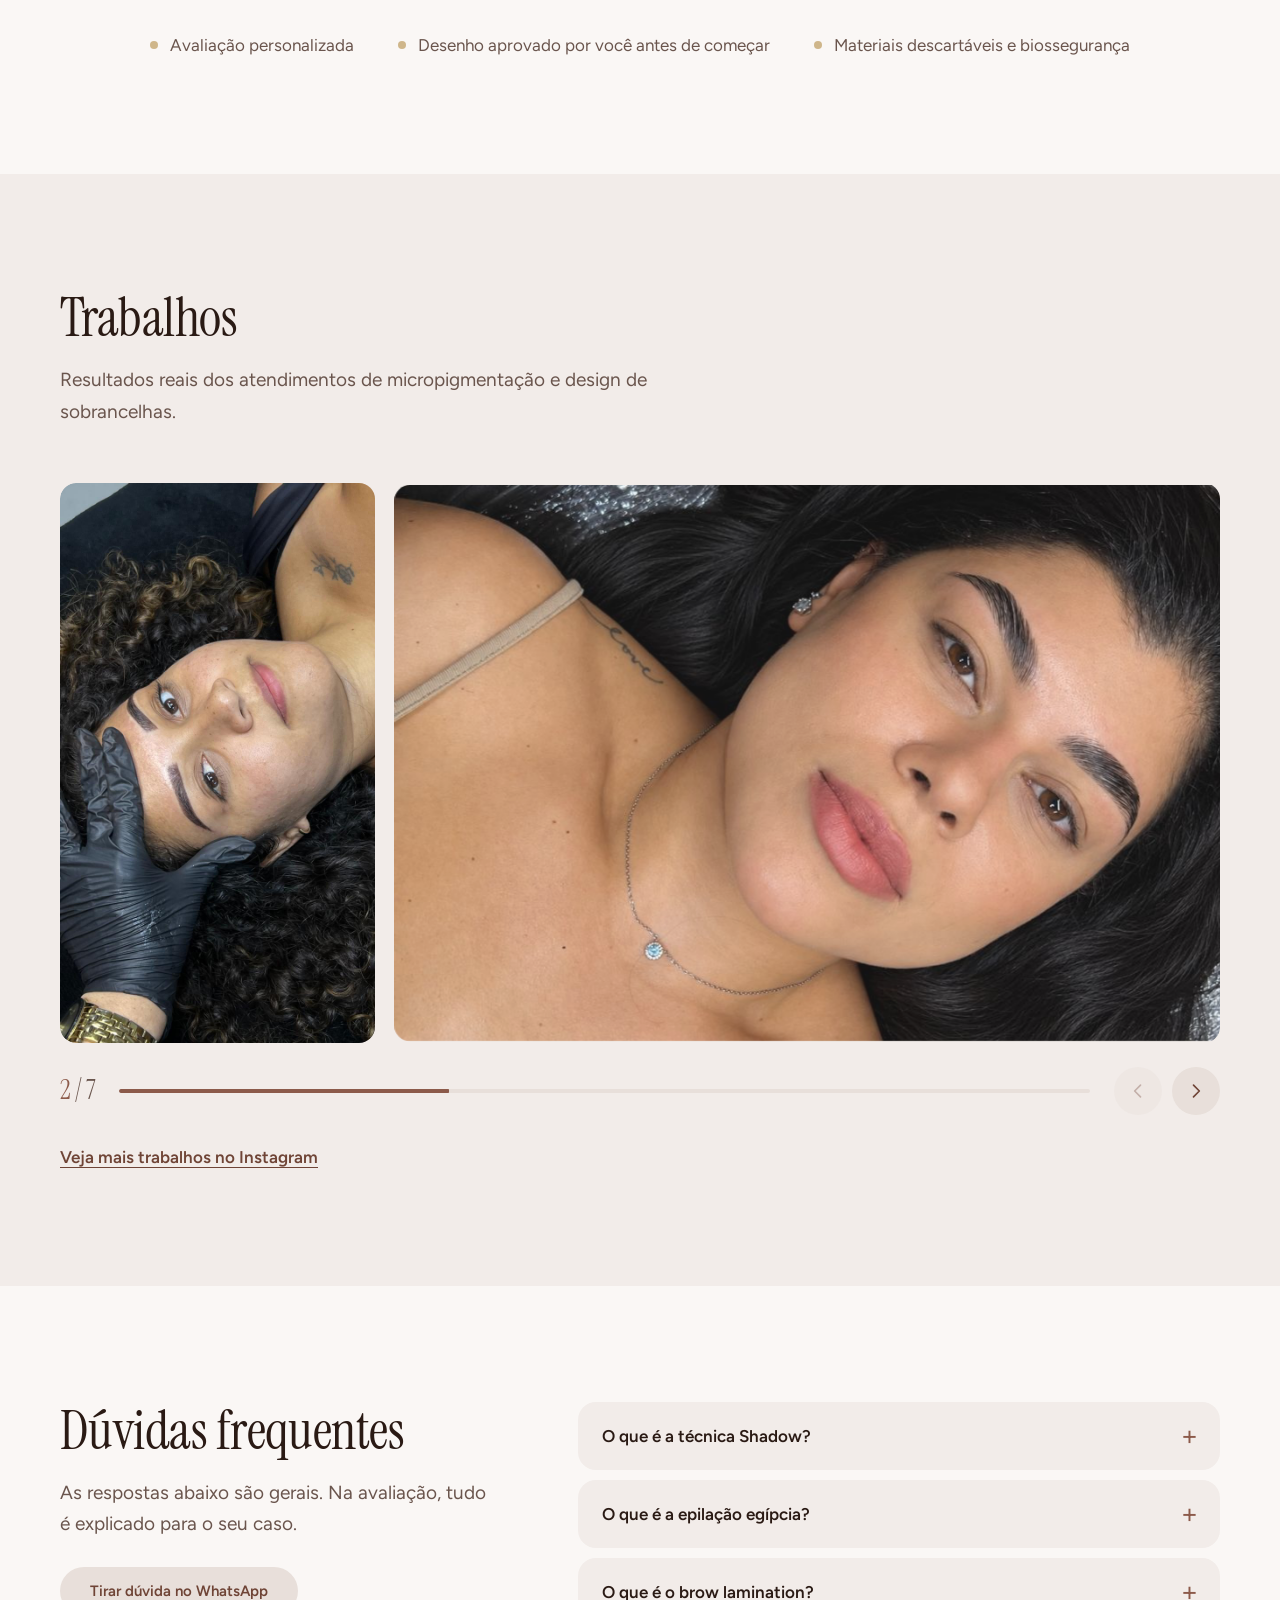
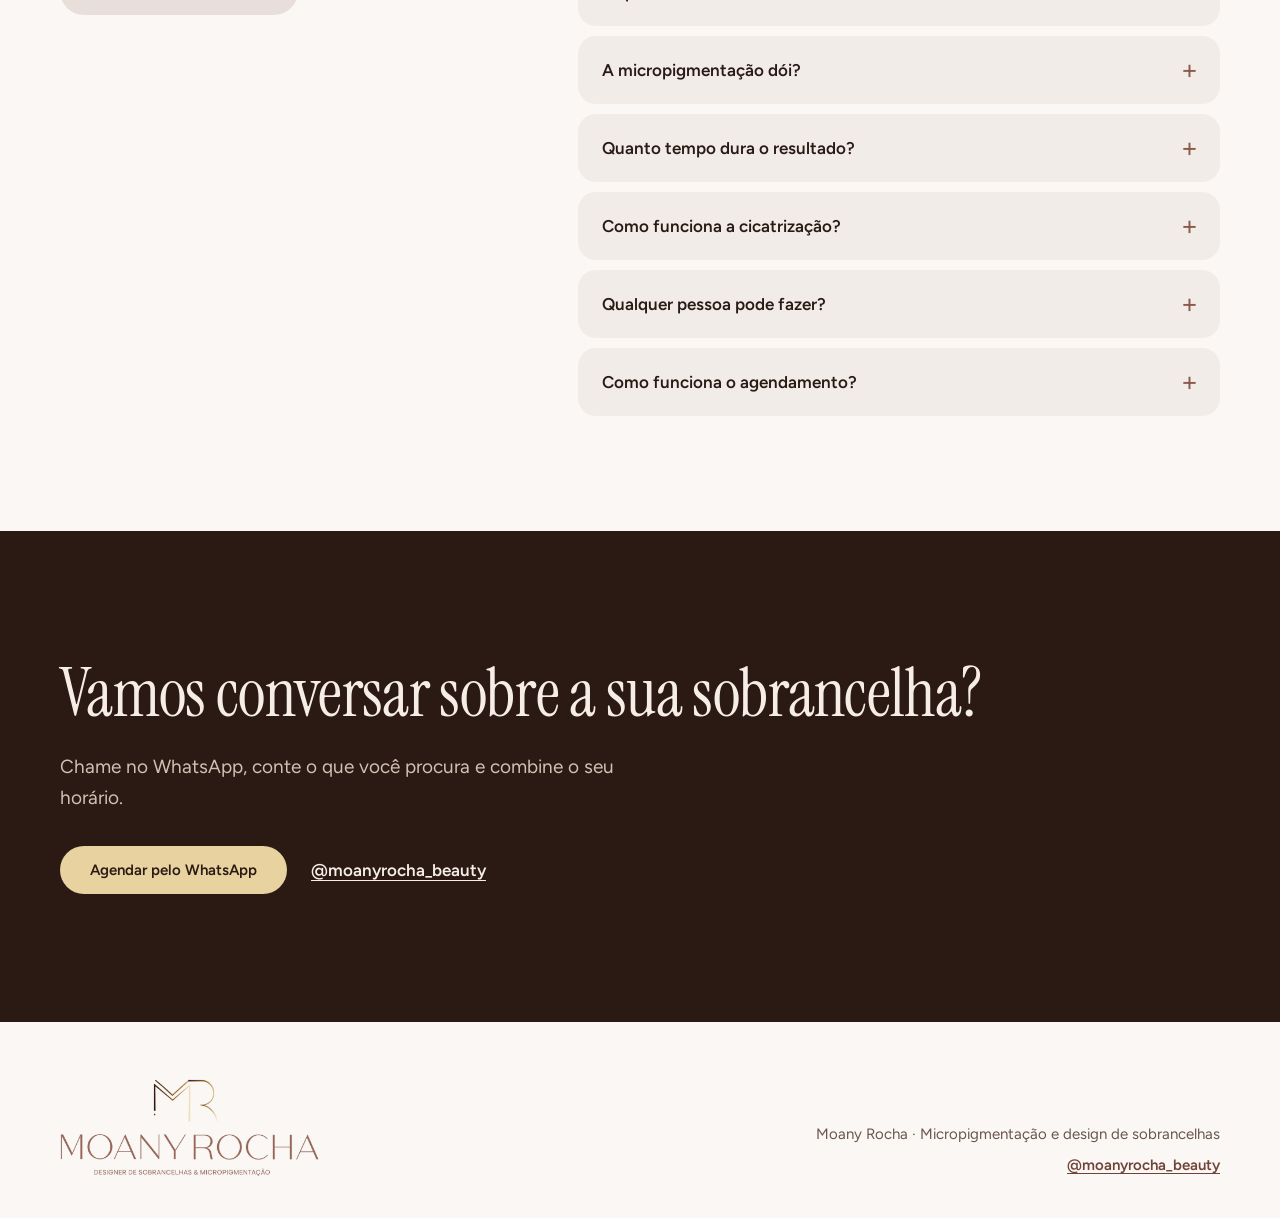
==== commit 3624d3c2: "Remove visible phone number from site Co-authored-by: Copilot <223556219+Copilot@users.noreply.githu" ====
--- a/moabeauty-main/index.html
+++ b/moabeauty-main/index.html
@@ -330,7 +330,7 @@
           <a class="btn primary" href="https://wa.me/5527988076090?text=Ol%C3%A1%2C%20Moany%21%20Vim%20pelo%20seu%20site%20e%20gostaria%20de%20agendar%20um%20hor%C3%A1rio.">Agendar pelo WhatsApp</a>
           <a class="btn ghost" href="#trabalhos">Ver trabalhos</a>
         </div>
-        <p class="fine">Micropigmentadora e designer de sobrancelhas · <span class="num">(27) 98807-6090</span></p>
+        <p class="fine">Micropigmentadora e designer de sobrancelhas</p>
       </div>
       <figure class="arch hero-photo"><img src="img/trabalho-2.jpg" alt="Cliente de cabelo ruivo com sobrancelhas feitas por Moany Rocha" width="720" height="1280" fetchpriority="high" decoding="async"></figure>
     </div>
@@ -538,7 +538,7 @@
   <section id="contato" class="cocoa cta-sec">
     <div class="wrap cta">
       <h2>Vamos conversar sobre a sua sobrancelha?</h2>
-      <p>Chame no WhatsApp, conte o que você procura e combine o seu horário. <span class="num">(27) 98807-6090</span></p>
+      <p>Chame no WhatsApp, conte o que você procura e combine o seu horário.</p>
       <div class="cta-actions">
         <a class="btn gold" href="https://wa.me/5527988076090?text=Ol%C3%A1%2C%20Moany%21%20Vim%20pelo%20seu%20site%20e%20gostaria%20de%20agendar%20um%20hor%C3%A1rio.">Agendar pelo WhatsApp</a>
         <a href="https://www.instagram.com/moanyrocha_beauty/">@moanyrocha_beauty</a>
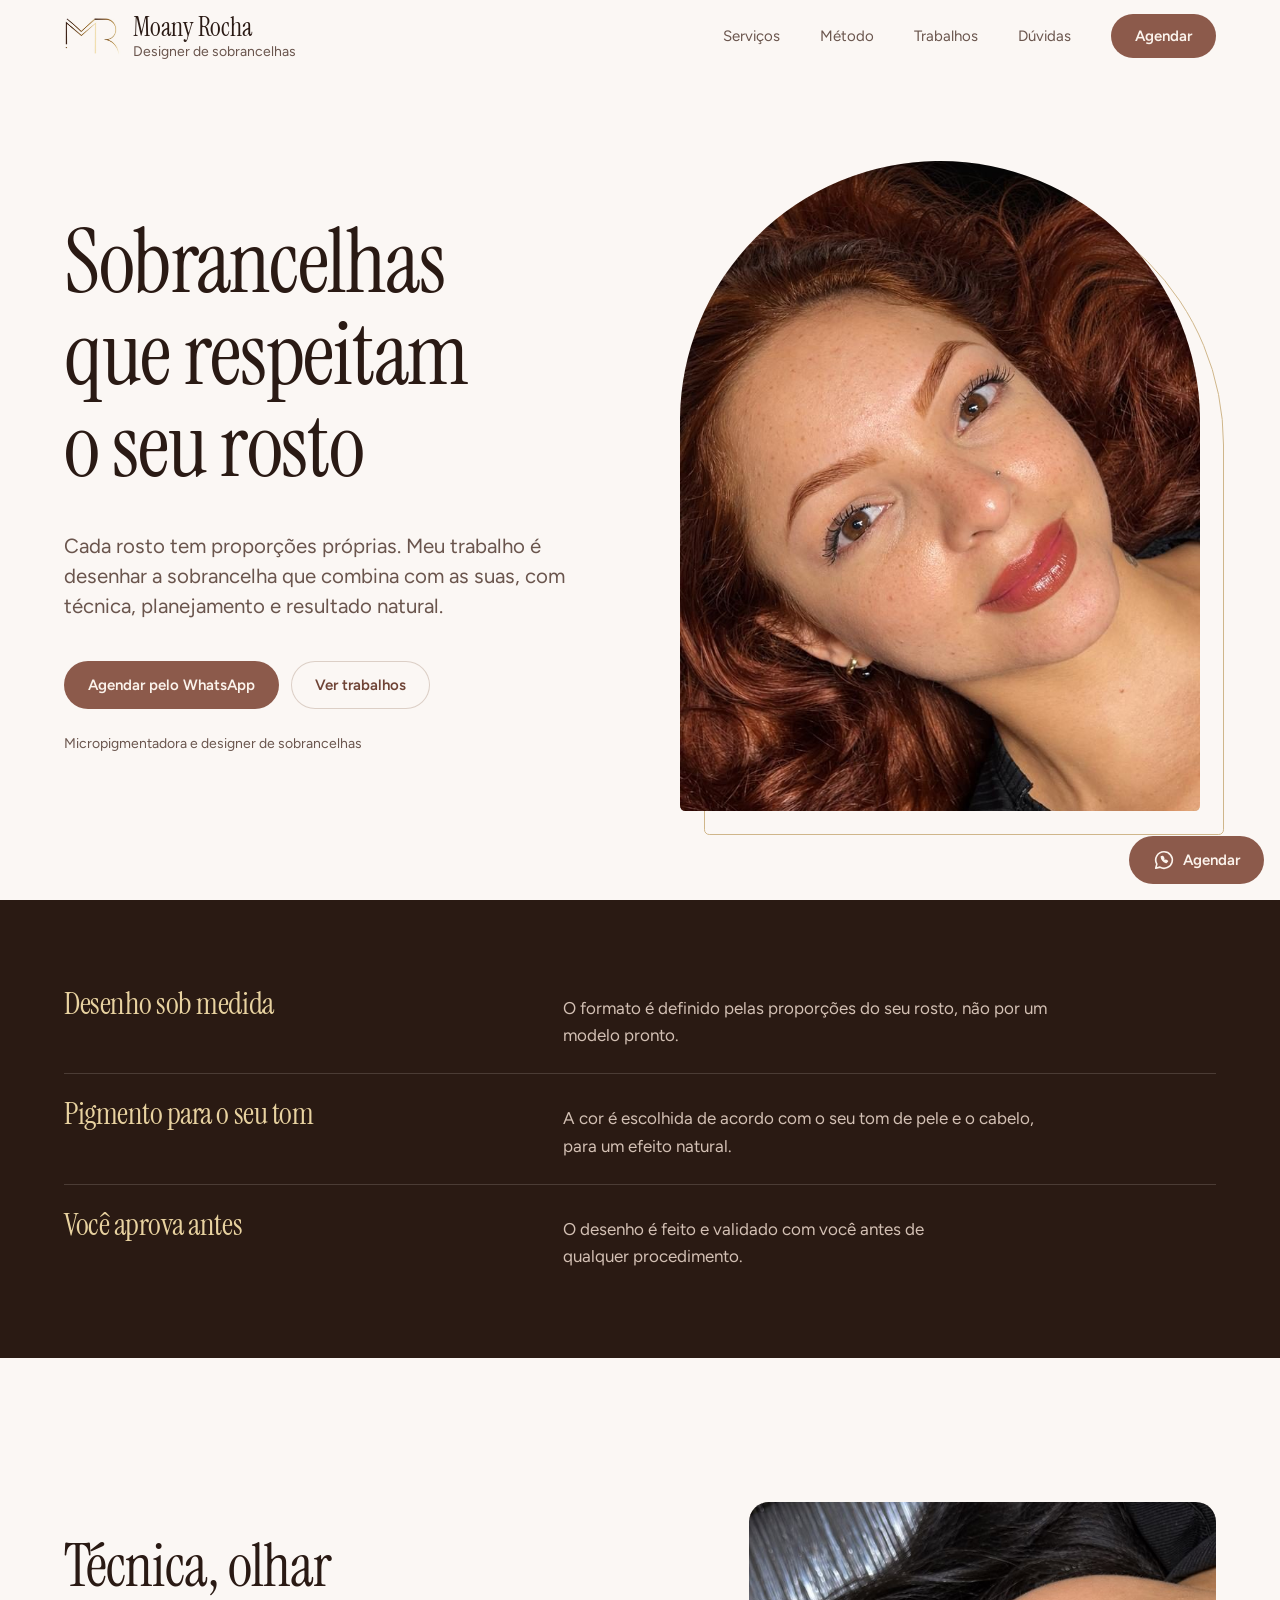
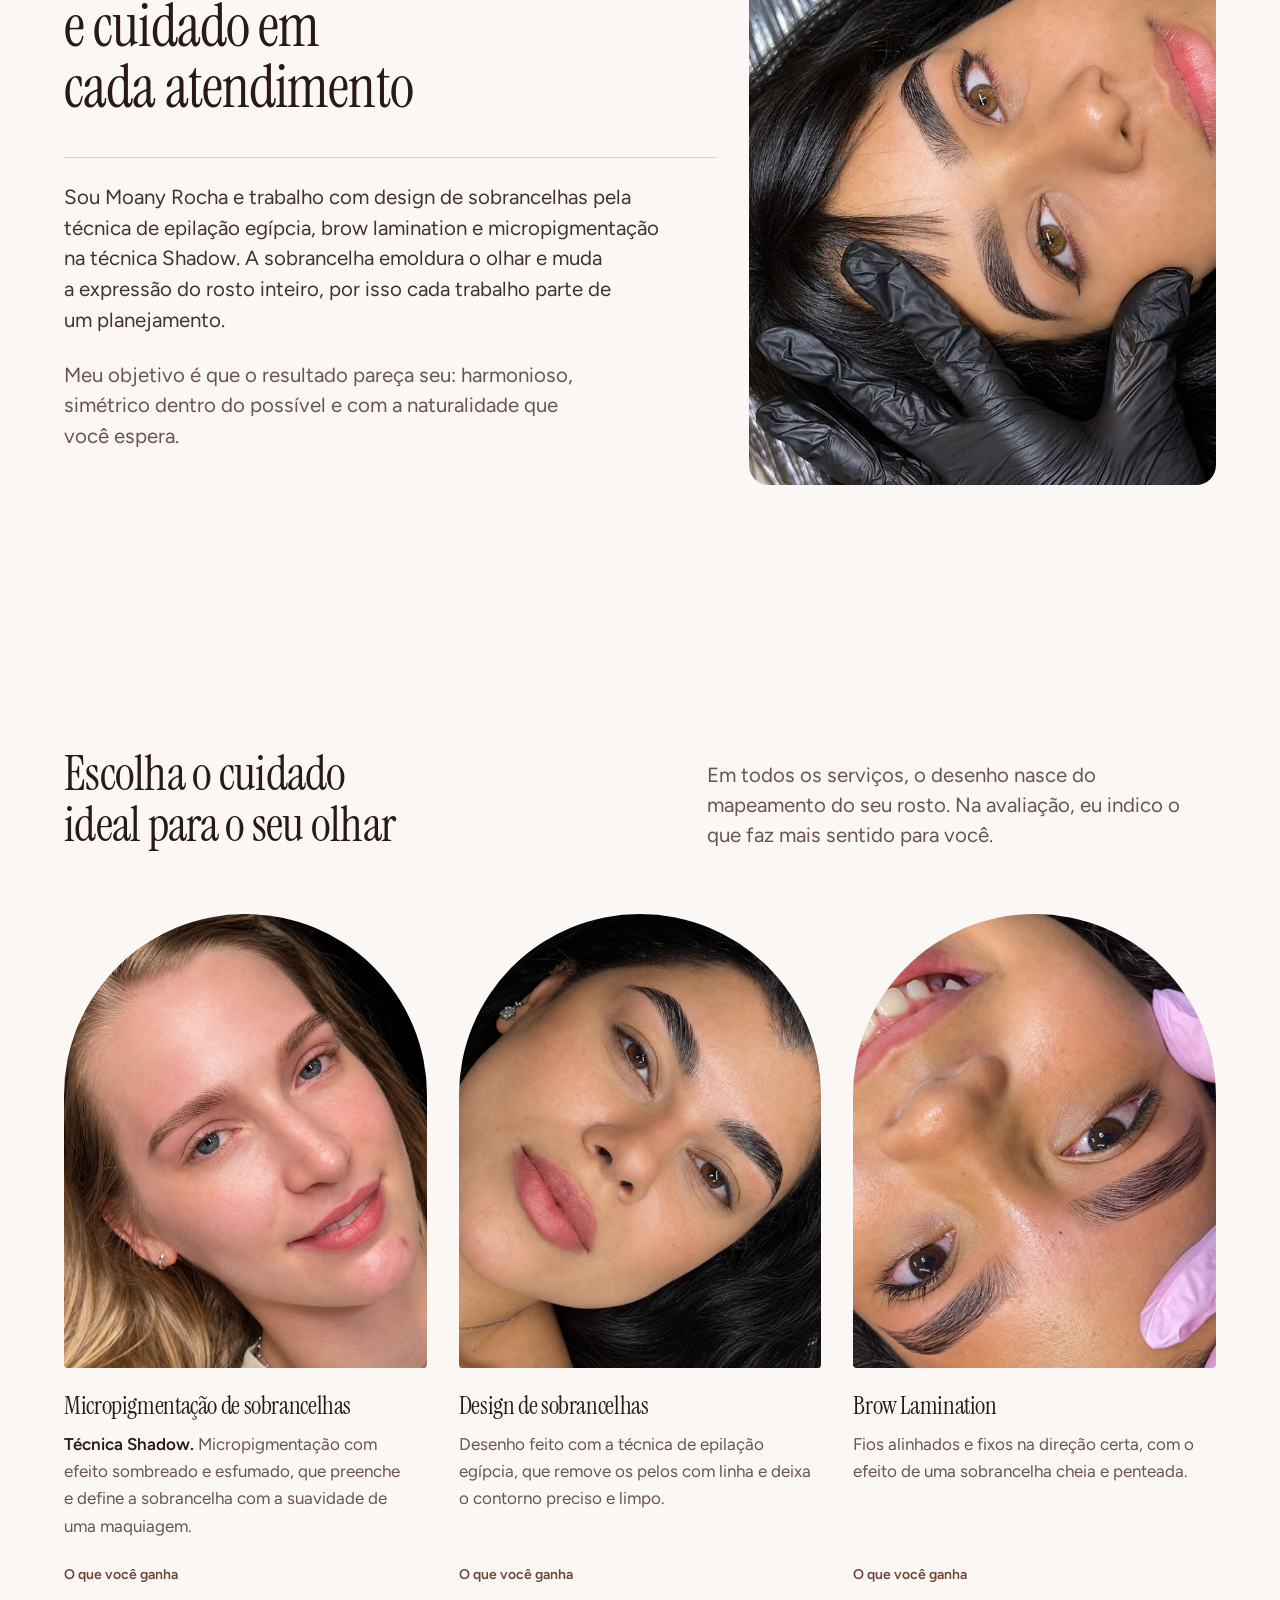
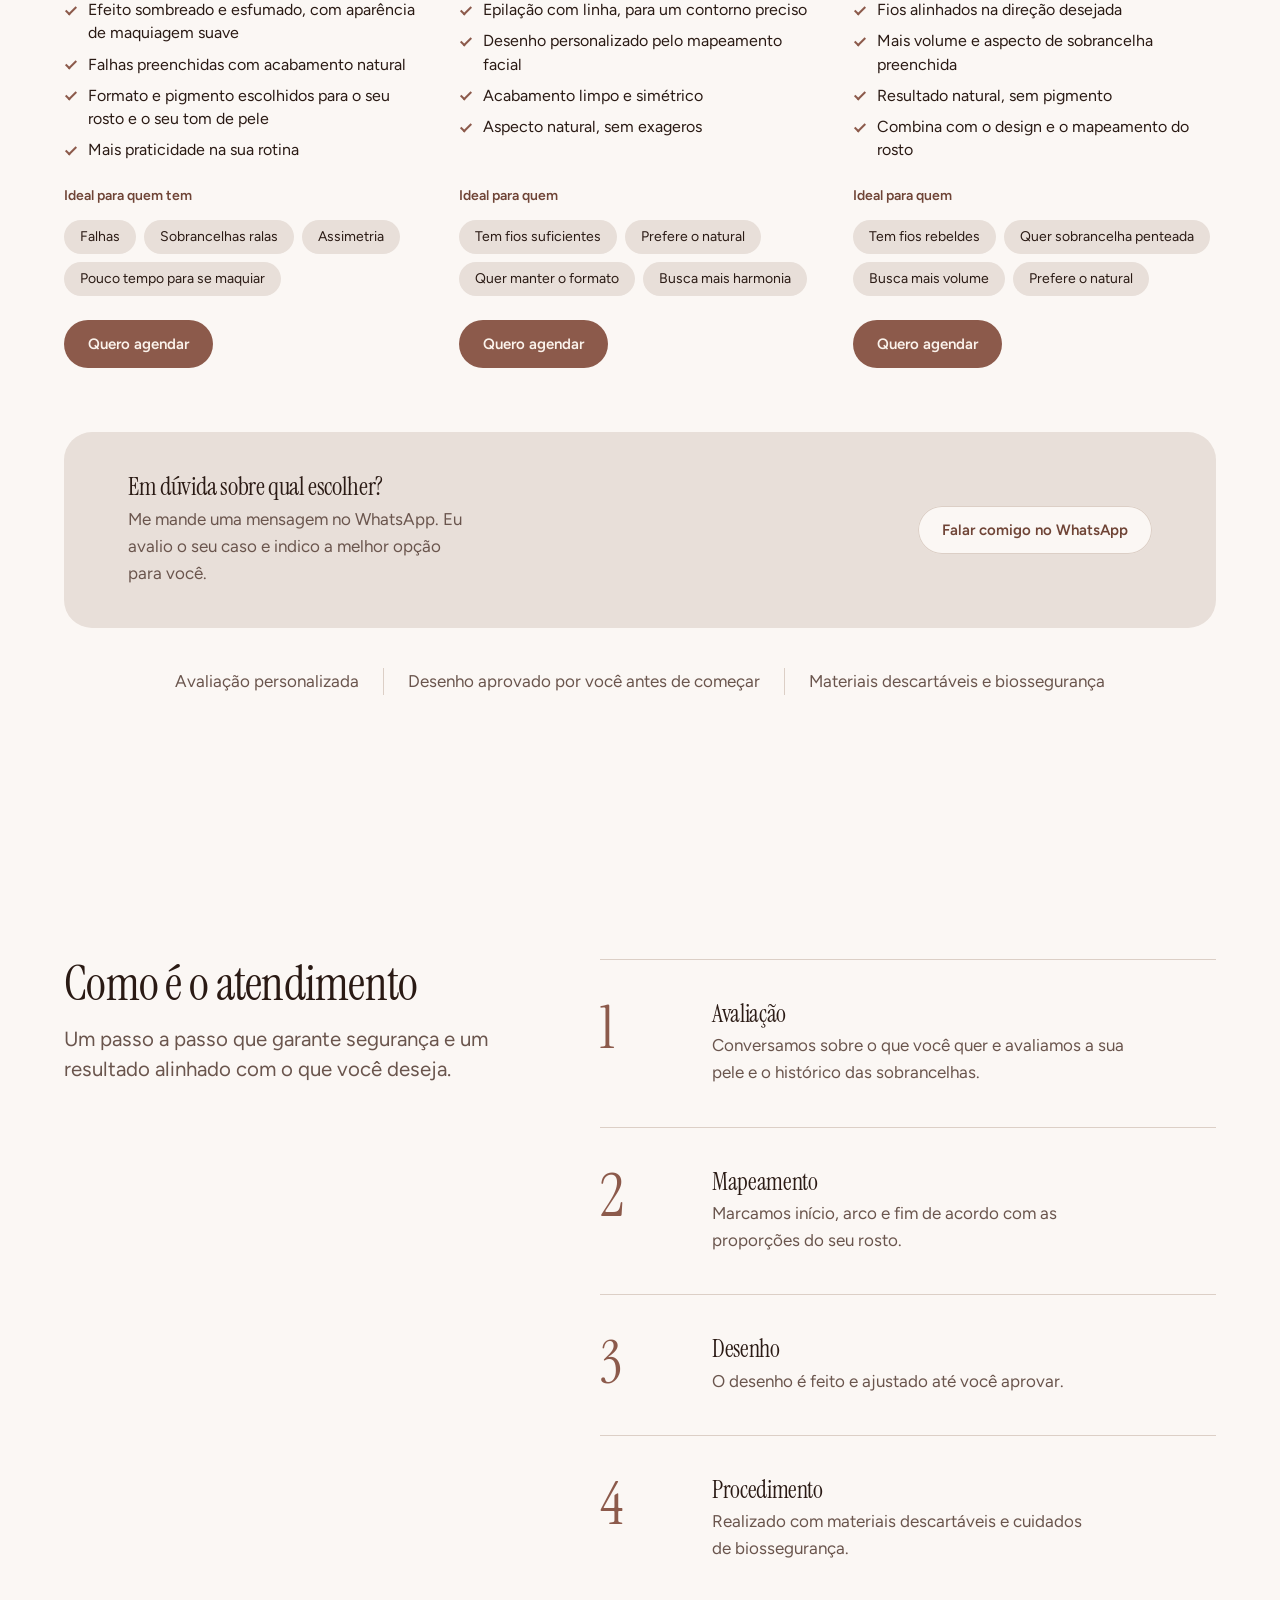
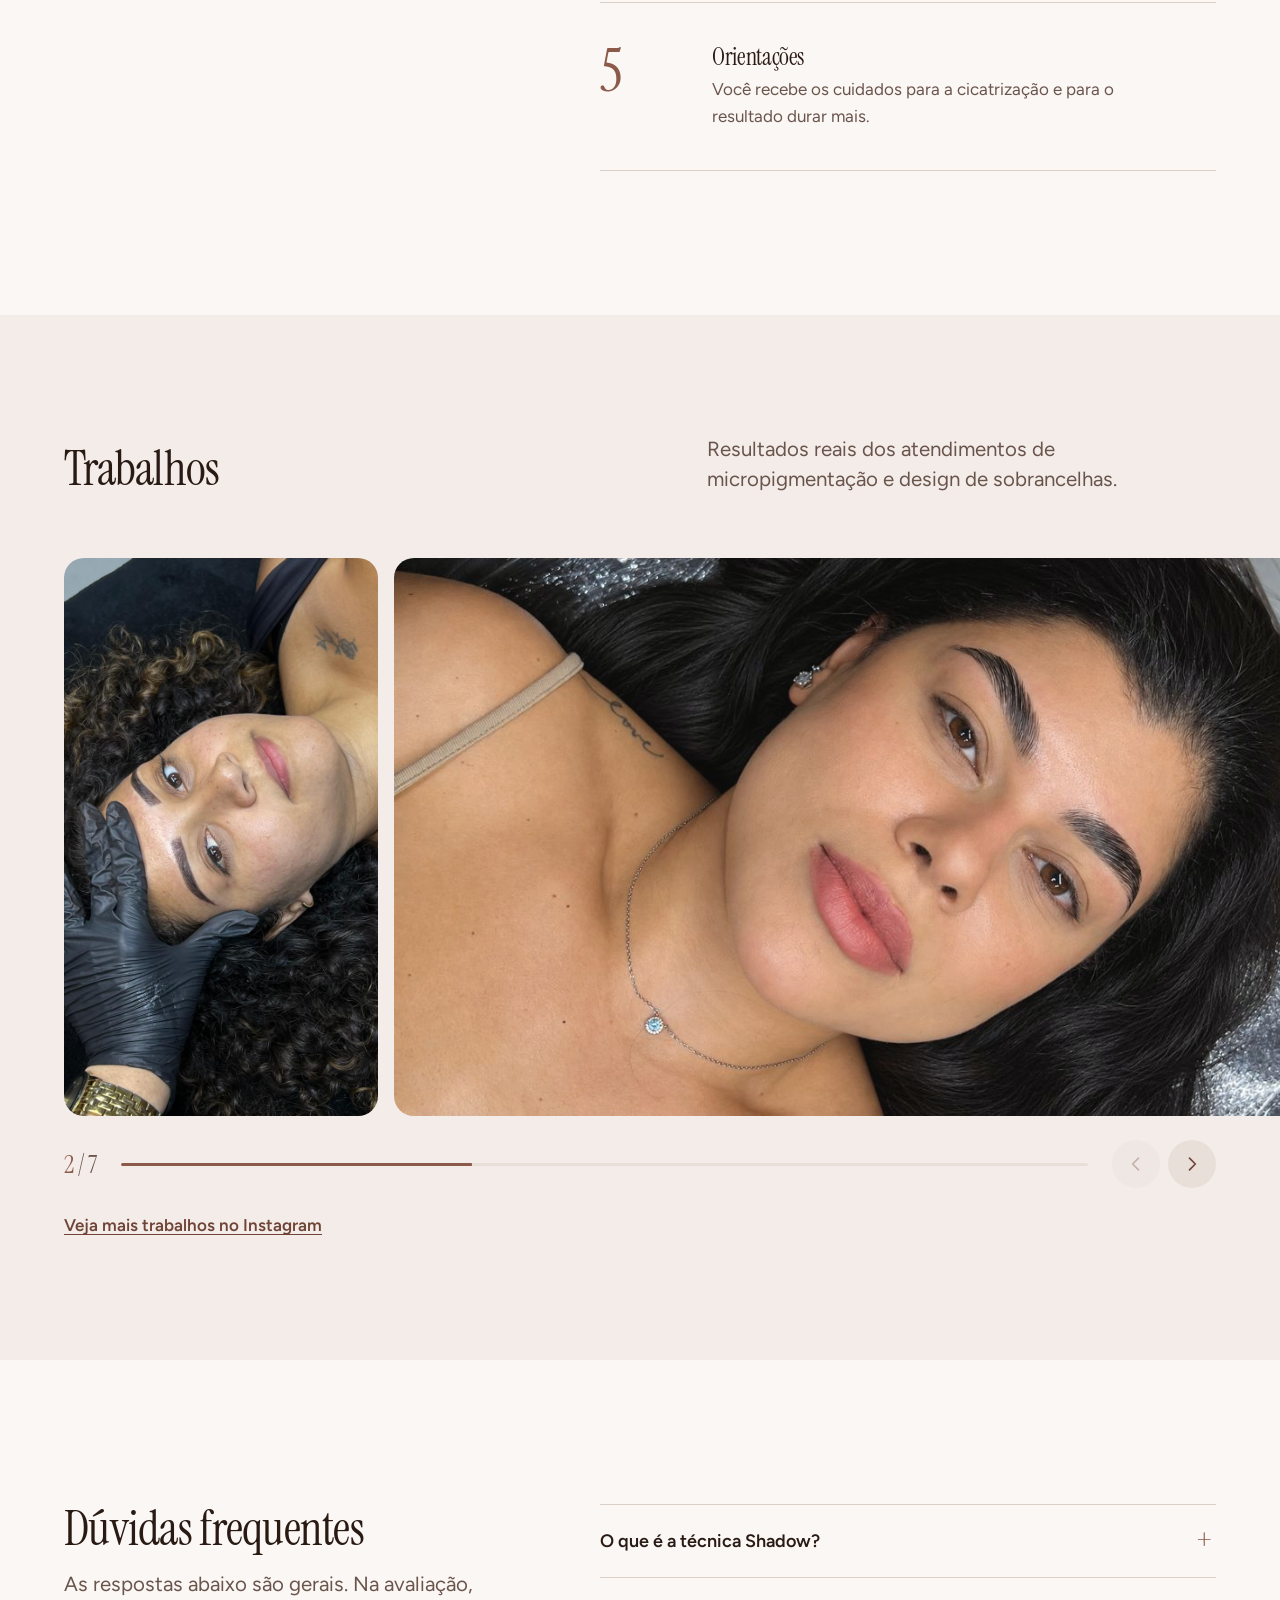
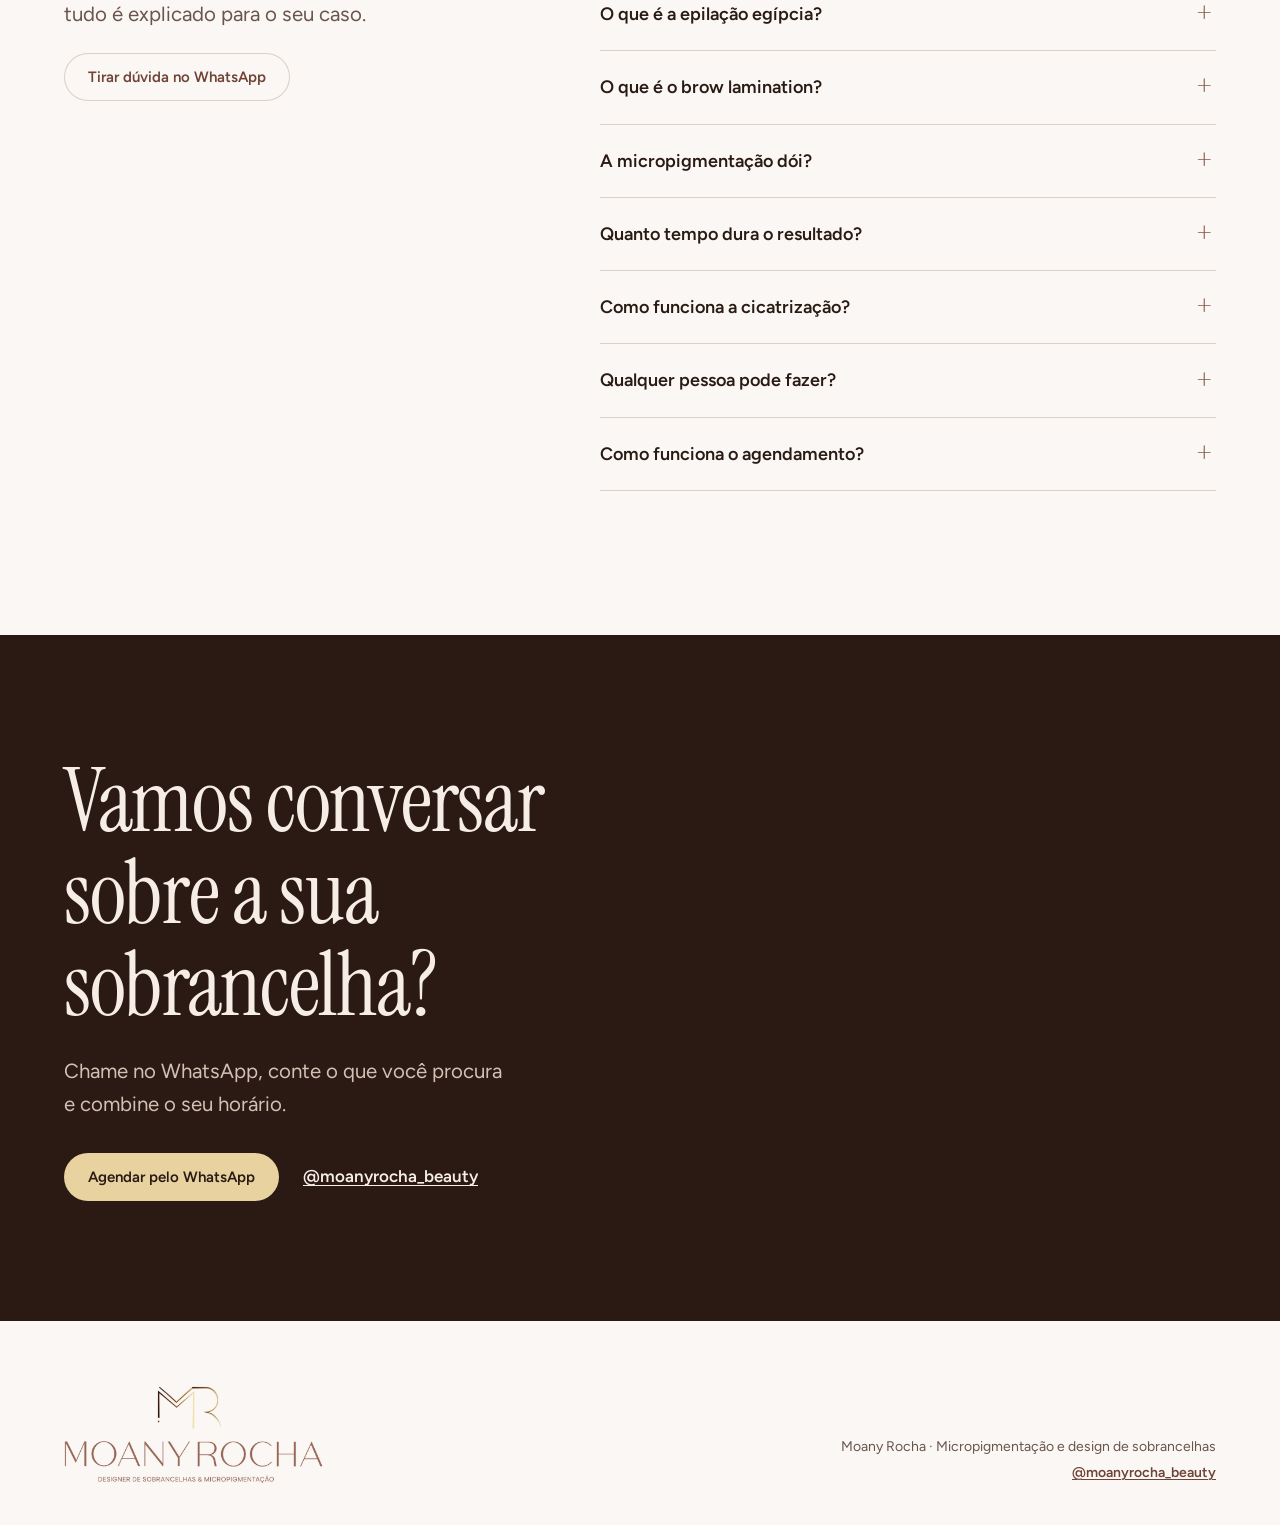
==== commit 9d0ffc1d: "Redesign do site: remove diagrama do Arco e recompõe a estrutura - Remove o diagrama "Mapeamento em " ====
--- a/moabeauty-main/index.html
+++ b/moabeauty-main/index.html
@@ -1,403 +1,120 @@
 <!doctype html>
 <html lang="pt-BR">
+
 <head>
-<meta charset="utf-8">
-<meta name="viewport" content="width=device-width,initial-scale=1,viewport-fit=cover">
-<title>Moany Rocha Beauty | Designer de sobrancelhas e micropigmentação</title>
-<meta name="description" content="Moany Rocha, designer de sobrancelhas e micropigmentadora. Micropigmentação Shadow, design com epilação egípcia e brow lamination. Agende pelo WhatsApp.">
-<meta name="theme-color" content="#faf7f5">
-<link rel="icon" href="img/logo-monograma.png" type="image/png">
-<link rel="preload" href="fonts/instrument-serif-latin-400-normal.woff2" as="font" type="font/woff2" crossorigin>
-<link rel="preload" href="fonts/figtree-latin-wght-normal.woff2" as="font" type="font/woff2" crossorigin>
-<script>document.documentElement.classList.add("js")</script>
-<style>
-@font-face { font-family: "Instrument Serif"; src: url("fonts/instrument-serif-latin-400-normal.woff2") format("woff2"); font-weight: 400; font-style: normal; font-display: swap; }
-@font-face { font-family: "Figtree"; src: url("fonts/figtree-latin-wght-normal.woff2") format("woff2"); font-weight: 300 900; font-style: normal; font-display: swap; }
-
-/* ---------- tokens (derivados do logo: bronze-rosado, cacau e dourado do monograma) ---------- */
-:root {
-  color-scheme: light;
-  --ground: #faf7f5;
-  --surface: #f2ece9;
-  --soft: #e8dfda;
-  --ink: #2a1a14;
-  --muted: #6a554d;
-  --rose: #8c5a4a;
-  --rose-deep: #6f4436;
-  --cocoa: #2a1a13;
-  --gold: #e8d2a0;
-  --guide: #cfb68a;
-  --on-cocoa: #f6ede7;
-  --on-cocoa-muted: #d3c0b4;
-
-  --font-display: "Instrument Serif", "Iowan Old Style", Georgia, serif;
-  --font-body: "Figtree", system-ui, -apple-system, "Segoe UI", sans-serif;
-
-  --ease-out: cubic-bezier(0.23, 1, 0.32, 1);
-  --ease-in-out: cubic-bezier(0.77, 0, 0.175, 1);
-  --radius: 20px;
-  --t-small: 15px;
-  --t-body: 17px;
-  --t-lead: 19px;
-  --t-h3: clamp(1.8rem, 2.6vw, 2.1rem);
-  --t-h2: clamp(2.3rem, 4.4vw, 3.4rem);
-  --t-display: clamp(2.7rem, 5.2vw, 4.7rem);
-  interpolate-size: allow-keywords;
-}
-
-* { box-sizing: border-box; }
-html { scroll-behavior: smooth; scroll-padding-top: 88px; -webkit-text-size-adjust: 100%; scrollbar-color: var(--guide) var(--ground); }
-body { margin: 0; background: var(--ground); color: var(--ink); font-family: var(--font-body); font-size: 17px; line-height: 1.65; text-rendering: optimizeLegibility; -webkit-font-smoothing: antialiased; }
-img { max-width: 100%; }
-[hidden] { display: none !important; }
-a { color: inherit; text-underline-offset: 0.22em; }
-::selection { background: var(--gold); color: var(--cocoa); }
-:focus-visible { outline: 3px solid var(--rose); outline-offset: 3px; border-radius: 6px; }
-.on-cocoa :focus-visible, .cocoa :focus-visible { outline-color: var(--gold); }
-.skip { position: absolute; left: 12px; top: -64px; z-index: 50; background: var(--cocoa); color: var(--on-cocoa); padding: 12px 18px; border-radius: 999px; text-decoration: none; font-weight: 600; transition: top 160ms var(--ease-out); }
-.skip:focus { top: 12px; }
-
-.wrap {
-  max-width: 1200px; margin: 0 auto;
-  padding-left: max(20px, env(safe-area-inset-left, 0px));
-  padding-right: max(20px, env(safe-area-inset-right, 0px));
-}
-
-/* ---------- header ---------- */
-.top { position: sticky; top: 0; z-index: 20; background: var(--ground); padding-top: env(safe-area-inset-top, 0px); transition: background-color 200ms var(--ease-out); }
-.top.scrolled { background: var(--surface); }
-.top .wrap { display: flex; align-items: center; justify-content: space-between; gap: 16px; padding-block: 12px; }
-.brand { display: flex; align-items: center; gap: 12px; text-decoration: none; line-height: 1.1; min-width: 0; }
-.brand img { display: block; height: 38px; width: auto; }
-.brand b { display: block; font-family: var(--font-display); font-weight: 400; font-size: 1.6rem; letter-spacing: 0.005em; }
-.brand small { display: block; font-size: var(--t-small); color: var(--muted); margin-top: 2px; }
-.nav { display: flex; align-items: center; gap: 28px; font-size: var(--t-small); }
-.nav-toggle { display: none; align-items: center; justify-content: center; width: 44px; height: 44px; padding: 0; border: 1px solid var(--soft); border-radius: 50%; background: var(--ground); color: var(--ink); cursor: pointer; }
-.nav-toggle svg { display: block; width: 21px; height: 21px; }
-.nav a:not(.btn) { color: var(--muted); text-decoration: none; padding-block: 10px; position: relative; transition: color 160ms var(--ease-out); }
-.nav a:not(.btn)::after { content: ""; position: absolute; left: 0; right: 0; bottom: 6px; height: 2px; background: var(--rose); transform: scaleX(0); transform-origin: left; transition: transform 240ms var(--ease-out); }
-.progress { position: absolute; left: 0; right: 0; bottom: 0; height: 2px; background: var(--rose); transform-origin: left; transform: scaleX(var(--p, 0)); pointer-events: none; }
-
-/* ---------- buttons ---------- */
-.btn { display: inline-flex; align-items: center; justify-content: center; padding: 15px 30px; min-height: 48px; border: 0; border-radius: 999px; font: 600 var(--t-small)/1.2 var(--font-body); text-decoration: none; text-align: center; cursor: pointer; transition: background-color 160ms var(--ease-out), color 160ms var(--ease-out), transform 160ms var(--ease-out); -webkit-tap-highlight-color: transparent; }
-.btn:active { transform: scale(0.97); }
-.btn.primary { background: var(--rose); color: #fff; }
-.btn.ghost { background: var(--soft); color: var(--rose-deep); }
-.btn.gold { background: var(--gold); color: var(--cocoa); }
-.nav .btn { padding: 10px 22px; min-height: 44px; }
-@media (hover: hover) and (pointer: fine) {
-  .nav a:not(.btn):hover { color: var(--ink); }
-  .nav a:not(.btn):hover::after { transform: scaleX(1); }
-  .btn.primary:hover { background: var(--rose-deep); }
-  .btn.ghost:hover { background: #dfd2ca; }
-  .btn.gold:hover { background: #f3e1b6; }
-}
-
-/* ---------- arco: a moldura do site ecoa o arco da sobrancelha ---------- */
-.arch { margin: 0; aspect-ratio: 4 / 5; border-radius: 999px 999px 22px 22px; overflow: hidden; background: var(--soft); }
-.arch img { display: block; width: 100%; height: 100%; object-fit: cover; }
-
-/* ---------- hero ---------- */
-.hero { display: grid; grid-template-columns: minmax(0, 1.15fr) minmax(0, 0.85fr); gap: clamp(32px, 6vw, 88px); align-items: center; padding-block: clamp(28px, 5vw, 64px) clamp(48px, 7vw, 96px); }
-h1 { font-family: var(--font-display); font-weight: 400; font-size: var(--t-display); line-height: 1.02; letter-spacing: -0.015em; margin: 0 0 24px; text-wrap: balance; }
-.lead { max-width: 31em; margin: 0 0 32px; font-size: var(--t-lead); color: var(--muted); }
-.btns { display: flex; gap: 12px; flex-wrap: wrap; }
-.fine { margin: 22px 0 0; font-size: var(--t-small); color: var(--muted); }
-.num { font-weight: 600; color: var(--ink); white-space: nowrap; }
-.hero-photo { width: min(100%, 470px); justify-self: end; }
-.hero-photo img { scale: 1.06; transform-origin: 50% 40%; }
-
-/* ---------- faixa de princípios (campo cacau) ---------- */
-.cocoa { background: var(--cocoa); color: var(--on-cocoa); }
-.principles .wrap { display: grid; grid-template-columns: repeat(3, minmax(0, 1fr)); gap: clamp(24px, 5vw, 72px); padding-block: 56px; }
-.principles h3 { font-family: var(--font-display); font-weight: 400; font-size: var(--t-h3); line-height: 1.1; margin: 0 0 10px; color: var(--gold); }
-.principles p { margin: 0; color: var(--on-cocoa-muted); font-size: var(--t-body); max-width: 24em; }
-
-/* ---------- seções ---------- */
-section { padding-block: clamp(64px, 9vw, 120px); }
-h2 { font-family: var(--font-display); font-weight: 400; font-size: var(--t-h2); line-height: 1.05; letter-spacing: -0.01em; margin: 0 0 18px; text-wrap: balance; }
-h3 { text-wrap: balance; }
-.sec-lead { max-width: 36em; color: var(--muted); margin: 0 0 clamp(32px, 5vw, 56px); font-size: var(--t-lead); }
-.alt { background: var(--surface); }
-
-.about { display: grid; grid-template-columns: minmax(0, 1fr) minmax(0, 1fr); gap: clamp(32px, 6vw, 88px); align-items: center; }
-.about p { margin: 0 0 16px; max-width: 34em; color: var(--muted); font-size: var(--t-lead); }
-.about p:last-child { margin: 0; }
-.about-photo { margin: 0; aspect-ratio: 4 / 3; border-radius: var(--radius); overflow: hidden; background: var(--soft); }
-.about-photo img { display: block; width: 100%; height: 100%; object-fit: cover; object-position: 50% 45%; }
-
-/* ---------- método ---------- */
-.method { display: grid; grid-template-columns: minmax(0, 0.9fr) minmax(0, 1.1fr); gap: clamp(32px, 7vw, 104px); align-items: start; }
-.method-side { position: sticky; top: 110px; }
-.diagram { margin: 8px 0 0; max-width: 440px; }
-.diagram svg { display: block; width: 100%; height: auto; }
-.diagram figcaption { font-size: var(--t-small); color: var(--muted); margin-top: 6px; }
-.g-line { stroke: var(--guide); stroke-width: 1.4; fill: none; }
-.g-dash { stroke: var(--guide); stroke-width: 1.4; stroke-dasharray: 4 6; fill: none; }
-.g-brow { stroke: var(--rose); stroke-width: 12; stroke-linecap: round; stroke-linejoin: round; fill: none; }
-.g-dot { fill: var(--surface); stroke: var(--ink); stroke-width: 2.4; }
-.g-txt { fill: var(--muted); font-family: var(--font-body); font-size: 15px; font-weight: 500; }
-.steps { list-style: none; margin: 0; padding: 0; display: grid; gap: 34px; counter-reset: s; }
-.steps li { counter-increment: s; display: grid; grid-template-columns: 64px minmax(0, 1fr); gap: 8px 20px; align-items: start; }
-.steps li::before { content: counter(s); font-family: var(--font-display); font-size: var(--t-h2); line-height: 0.9; color: var(--rose); grid-row: 1 / span 2; font-variant-numeric: lining-nums; }
-.steps h3 { margin: 0; font-size: var(--t-lead); font-weight: 600; line-height: 1.3; }
-.steps p { margin: 0; color: var(--muted); font-size: var(--t-body); max-width: 32em; }
-
-/* ---------- serviços ---------- */
-.svc { display: grid; gap: clamp(64px, 9vw, 120px); }
-.svc-row { display: grid; grid-template-columns: minmax(0, 0.78fr) minmax(0, 1.22fr); gap: clamp(32px, 7vw, 104px); align-items: center; }
-.svc-row .arch { width: min(100%, 400px); justify-self: center; }
-.svc-row:nth-child(even) { grid-template-columns: minmax(0, 1.22fr) minmax(0, 0.78fr); }
-.svc-row:nth-child(even) .arch { order: 2; }
-.svc h3 { font-family: var(--font-display); font-weight: 400; font-size: var(--t-h3); line-height: 1.08; margin: 0 0 14px; }
-.svc .pitch { margin: 0 0 26px; color: var(--muted); font-size: var(--t-lead); max-width: 34em; }
-.svc .pitch strong { color: var(--ink); font-weight: 600; }
-.svc h4 { margin: 0 0 12px; font-size: var(--t-small); font-weight: 600; color: var(--rose-deep); }
-.checks { margin: 0 0 26px; padding: 0; list-style: none; display: grid; gap: 10px; max-width: 34em; }
-.checks li { padding-left: 30px; position: relative; font-size: var(--t-body); }
-.checks li::before { content: ""; position: absolute; left: 6px; top: 0.4em; width: 6px; height: 12px; border: solid var(--rose); border-width: 0 2px 2px 0; transform: rotate(45deg); }
-.chips { display: flex; flex-wrap: wrap; gap: 8px; margin: 0 0 30px; }
-.chips span { background: var(--soft); border-radius: 999px; padding: 7px 15px; font-size: var(--t-small); }
-.assure { list-style: none; margin: 44px 0 0; padding: 0; display: flex; flex-wrap: wrap; justify-content: center; gap: 12px 44px; color: var(--muted); font-size: var(--t-body); }
-.assure li { position: relative; padding-left: 20px; }
-.assure li::before { content: ""; position: absolute; left: 0; top: 0.62em; width: 8px; height: 8px; border-radius: 50%; background: var(--guide); }
-.unsure { margin-top: 40px; background: var(--soft); border-radius: 28px; padding: clamp(28px, 4vw, 44px); display: flex; align-items: center; justify-content: space-between; gap: 24px; flex-wrap: wrap; }
-.unsure h3 { font-family: var(--font-display); font-weight: 400; font-size: var(--t-h3); line-height: 1.1; margin: 0 0 6px; }
-.unsure p { margin: 0; color: var(--muted); max-width: 32em; }
-.unsure .btn { background: var(--ground); color: var(--rose-deep); }
-@media (hover: hover) and (pointer: fine) { .unsure .btn:hover { background: #fff; } }
-
-/* ---------- trabalhos ---------- */
-.carousel { --h: clamp(400px, 64vh, 560px); }
-.track { display: flex; align-items: center; gap: 16px; overflow-x: auto; scroll-snap-type: x mandatory; scroll-behavior: smooth; scrollbar-width: none; overscroll-behavior-x: contain; cursor: grab; border-radius: 16px; }
-.track::-webkit-scrollbar { display: none; }
-.track.drag { scroll-snap-type: none; scroll-behavior: auto; cursor: grabbing; user-select: none; }
-.slide { flex: 0 0 auto; height: var(--h); margin: 0; border-radius: 16px; overflow: hidden; scroll-snap-align: start; background: var(--soft); opacity: calc(0.55 + 0.45 * var(--a, 1)); }
-.slide img { display: block; height: 100%; width: auto; max-width: none; -webkit-user-drag: none; user-select: none; }
-.car-ctl { display: flex; align-items: center; gap: 24px; margin-top: 24px; }
-.car-count { font-family: var(--font-display); font-size: 1.6rem; line-height: 1; color: var(--muted); font-variant-numeric: tabular-nums; white-space: nowrap; }
-.car-count b { font-weight: 400; color: var(--rose); }
-.car-bar { flex: 1; height: 4px; background: var(--soft); border-radius: 4px; overflow: hidden; }
-.car-bar span { display: block; height: 100%; background: var(--rose); border-radius: 4px; transform-origin: left; transform: scaleX(0.2); transition: transform 200ms var(--ease-out); }
-.car-btns { display: flex; gap: 10px; }
-.car-btn { width: 48px; height: 48px; border-radius: 50%; border: 0; background: var(--soft); color: var(--rose-deep); display: grid; place-items: center; cursor: pointer; padding: 0; transition: background-color 160ms var(--ease-out), color 160ms var(--ease-out), transform 160ms var(--ease-out), opacity 160ms var(--ease-out); }
-.car-btn:active:not(:disabled) { transform: scale(0.95); }
-.car-btn:disabled { opacity: 0.35; cursor: default; }
-@media (hover: hover) and (pointer: fine) { .car-btn:hover:not(:disabled) { background: var(--rose); color: #fff; } }
-.more { margin: 28px 0 0; }
-.more a { color: var(--rose-deep); font-weight: 600; }
-
-/* ---------- dúvidas ---------- */
-.faq-wrap { display: grid; grid-template-columns: minmax(0, 0.8fr) minmax(0, 1.2fr); gap: clamp(32px, 7vw, 104px); align-items: start; }
-.faq-intro { position: sticky; top: 110px; }
-.faq-intro .sec-lead { margin-bottom: 28px; }
-.faq-list { display: grid; gap: 10px; }
-details { background: var(--surface); border-radius: 18px; transition: background-color 200ms var(--ease-out); }
-details[open] { background: var(--soft); }
-summary { cursor: pointer; list-style: none; padding: 20px 56px 20px 24px; min-height: 60px; font-weight: 600; font-size: var(--t-body); position: relative; border-radius: 18px; }
-summary::-webkit-details-marker { display: none; }
-summary::after { content: "+"; position: absolute; right: 22px; top: 50%; font-size: 1.7rem; font-weight: 400; line-height: 1; color: var(--rose); transform: translateY(-50%); transition: transform 220ms var(--ease-out); }
-details[open] summary::after { transform: translateY(-50%) rotate(45deg); }
-details p { margin: 0; padding: 0 24px 22px; color: var(--muted); max-width: 40em; }
-details::details-content { block-size: 0; overflow: clip; transition: block-size 260ms var(--ease-out), content-visibility 260ms var(--ease-out) allow-discrete; }
-details[open]::details-content { block-size: auto; }
-@media (hover: hover) and (pointer: fine) { details:not([open]):hover { background: var(--soft); } }
-
-/* ---------- contato ---------- */
-.cta-sec { padding-block: clamp(72px, 10vw, 136px); }
-.cta { display: grid; gap: 22px; justify-items: start; }
-.cta h2 { color: var(--on-cocoa); max-width: 14em; margin: 0; font-size: var(--t-display); }
-.cta p { margin: 0; color: var(--on-cocoa-muted); max-width: 32em; font-size: var(--t-lead); }
-.cta .num { color: var(--gold); }
-.cta-actions { display: flex; gap: 12px 24px; flex-wrap: wrap; align-items: center; margin-top: 10px; }
-.cta-actions a:not(.btn) { color: var(--on-cocoa); font-weight: 600; }
-
-/* ---------- rodapé ---------- */
-footer { background: var(--ground); }
-.foot { display: flex; align-items: flex-end; justify-content: space-between; gap: 32px; flex-wrap: wrap; padding-block: 56px 40px; }
-.foot img { display: block; width: 260px; max-width: 100%; height: auto; }
-.foot-info { color: var(--muted); font-size: var(--t-small); display: grid; gap: 6px; justify-items: end; text-align: right; }
-.foot-info a { color: var(--rose-deep); font-weight: 600; }
-
-.fab { position: fixed; right: max(16px, env(safe-area-inset-right, 0px)); bottom: calc(16px + env(safe-area-inset-bottom, 0px)); z-index: 25; display: inline-flex; align-items: center; gap: 8px; min-height: 48px; background: var(--rose); color: #fff; padding: 13px 22px; border-radius: 999px; text-decoration: none; font-weight: 600; font-size: 15px; line-height: 1; transition: background-color 160ms var(--ease-out), transform 160ms var(--ease-out), opacity 200ms var(--ease-out), visibility 200ms; }
-.fab.away { opacity: 0; visibility: hidden; pointer-events: none; }
-.fab:active { transform: scale(0.97); }
-@media (hover: hover) and (pointer: fine) { .fab:hover { background: var(--rose-deep); } }
-
-/* ---------- responsivo ---------- */
-@media (max-width: 1000px) {
-  .method, .faq-wrap { grid-template-columns: minmax(0, 1fr); }
-  .method-side, .faq-intro { position: static; }
-  .diagram { max-width: 400px; }
-}
-@media (max-width: 860px) {
-  .hero { grid-template-columns: minmax(0, 1fr); gap: 36px; padding-block: 20px 56px; }
-  .hero-photo { justify-self: center; width: min(100%, 360px); }
-  .about { grid-template-columns: minmax(0, 1fr); }
-  .svc-row, .svc-row:nth-child(even) { grid-template-columns: minmax(0, 1fr); gap: 28px; }
-  .svc-row:nth-child(even) .arch { order: 0; }
-  .svc-row .arch { width: min(100%, 340px); }
-  .unsure .btn { width: 100%; }
-  .carousel { --h: clamp(320px, 56vh, 440px); }
-  .slide.land { height: auto; width: min(520px, calc(100vw - 56px)); }
-  .slide.land img { width: 100%; height: auto; }
-  .top .wrap { position: relative; flex-wrap: wrap; }
-  .nav { order: 2; flex: 1 0 100%; justify-content: flex-start; flex-wrap: wrap; gap: 8px 20px; }
-  .js .top .wrap { flex-wrap: nowrap; }
-  .js .nav-toggle { display: inline-flex; }
-  .js .nav { display: none; position: absolute; top: 100%; left: 0; right: 0; z-index: 21; flex-direction: column; align-items: stretch; gap: 4px; padding: 12px 20px 20px; background: var(--ground); box-shadow: 0 12px 20px rgb(42 26 20 / 10%); }
-  .js .nav.open { display: flex; }
-  .js .nav a:not(.btn) { display: block; padding: 12px 0; }
-  .js .nav .btn { width: 100%; margin-top: 4px; }
-  .foot { flex-direction: column; align-items: flex-start; }
-  .foot-info { justify-items: start; text-align: left; }
-}
-@media (max-width: 640px) {
-  .principles .wrap { grid-template-columns: minmax(0, 1fr); gap: 28px; padding-block: 44px; }
-  .principles p { max-width: none; }
-}
-@media (max-width: 480px) {
-  .fab { width: 56px; height: 56px; padding: 0; justify-content: center; }
-  .fab span { display: none; }
-}
-@media (max-width: 420px) {
-  .brand small { display: none; }
-  .btns .btn { width: 100%; }
-}
-
-/* ---------- movimento (um momento autoral na abertura; o resto é resposta) ---------- */
-@media (prefers-reduced-motion: no-preference) {
-  @keyframes rise { from { opacity: 0; transform: translateY(18px); } to { opacity: 1; transform: none; } }
-  @keyframes unveil { from { opacity: 0; clip-path: inset(14% 0 0 0 round 999px 999px 22px 22px); } to { opacity: 1; clip-path: inset(0 0 0 0 round 999px 999px 22px 22px); } }
-
-  .hero h1, .hero .lead, .hero .btns, .hero .fine { animation: rise 560ms var(--ease-out) both; }
-  .hero .lead { animation-delay: 70ms; }
-  .hero .btns { animation-delay: 140ms; }
-  .hero .fine { animation-delay: 200ms; }
-  .hero-photo { animation: unveil 900ms var(--ease-in-out) 80ms both; }
-
-  /* revelação ao rolar: começa visível o suficiente, sai de baixo, rápido */
-  .reveal { transition: opacity 520ms var(--ease-out) var(--d, 0ms), transform 520ms var(--ease-out) var(--d, 0ms); }
-  .reveal:not(.is-in) { opacity: 0; transform: translateY(18px); }
-
-  /* diagrama se desenha quando entra na tela */
-  .js .diagram .g-brow { stroke-dasharray: 1; stroke-dashoffset: 0; }
-  .js .diagram:not(.seen) .g-brow { stroke-dashoffset: 1; }
-  .js .diagram .g-brow { transition: stroke-dashoffset 1.3s var(--ease-in-out) 0.2s; }
-  .js .diagram .g-dot, .js .diagram .g-txt, .js .diagram .g-dash { transition: opacity 400ms var(--ease-out) var(--t, 0ms), scale 400ms var(--ease-out) var(--t, 0ms); transform-box: fill-box; transform-origin: center; }
-  .js .diagram:not(.seen) .g-dot { opacity: 0; scale: 0.6; }
-  .js .diagram:not(.seen) .g-txt, .js .diagram:not(.seen) .g-dash { opacity: 0; }
-
-  .slide { scale: calc(0.96 + 0.04 * var(--a, 1)); }
-  .slide img { transition: scale 600ms var(--ease-out); }
-}
-@media (prefers-reduced-motion: reduce) {
-  html { scroll-behavior: auto; }
-  .hero-photo img { scale: 1; }
-}
-@media (hover: hover) and (pointer: fine) and (prefers-reduced-motion: no-preference) {
-  .slide:hover img { scale: 1.03; }
-}
-</style>
+  <meta charset="utf-8">
+  <meta name="viewport" content="width=device-width,initial-scale=1,viewport-fit=cover">
+  <title>Moany Rocha Beauty | Designer de sobrancelhas e micropigmentação</title>
+  <meta name="description"
+    content="Moany Rocha, designer de sobrancelhas e micropigmentadora. Micropigmentação Shadow, design com epilação egípcia e brow lamination. Agende pelo WhatsApp.">
+  <meta name="theme-color" content="#faf7f5">
+  <link rel="icon" href="img/logo-monograma.png" type="image/png">
+  <link rel="preload" href="fonts/instrument-serif-latin-400-normal.woff2" as="font" type="font/woff2" crossorigin>
+  <link rel="preload" href="fonts/figtree-latin-wght-normal.woff2" as="font" type="font/woff2" crossorigin>
+  <link rel="preload" href="tokens.css" as="style">
+  <link rel="preload" href="base.css" as="style">
+  <script>document.documentElement.classList.add("js")</script>
+  <link rel="stylesheet" href="site.css">
 </head>
+
 <body>
-<a class="skip" href="#conteudo">Pular para o conteúdo</a>
-
-<header class="top">
-  <div class="progress" aria-hidden="true"></div>
-  <div class="wrap">
-    <a class="brand" href="#inicio" aria-label="Moany Rocha, início"><img src="img/logo-monograma.png" alt="" width="220" height="147"><span><b>Moany Rocha</b><small>Designer de sobrancelhas</small></span></a>
-    <button class="nav-toggle" type="button" aria-label="Menu de navegação" aria-controls="site-nav" aria-expanded="false">
-      <svg viewBox="0 0 24 24" fill="none" stroke="currentColor" stroke-width="1.8" stroke-linecap="round" aria-hidden="true"><path d="M4 7h16M4 12h16M4 17h16"/></svg>
-    </button>
-    <nav class="nav" id="site-nav" aria-label="Seções">
-      <a href="#metodo">Método</a>
-      <a href="#servicos">Serviços</a>
-      <a href="#trabalhos">Trabalhos</a>
-      <a href="#duvidas">Dúvidas</a>
-      <a class="btn primary" href="https://wa.me/5527988076090?text=Ol%C3%A1%2C%20Moany%21%20Vim%20pelo%20seu%20site%20e%20gostaria%20de%20agendar%20um%20hor%C3%A1rio.">Agendar</a>
-    </nav>
-  </div>
-</header>
-
-<main id="conteudo">
-  <div class="wrap" id="inicio">
-    <div class="hero">
-      <div>
-        <h1>Sobrancelhas que respeitam o seu rosto</h1>
-        <p class="lead">Cada rosto tem proporções próprias. Meu trabalho é desenhar a sobrancelha que combina com as suas, com técnica, planejamento e resultado natural.</p>
-        <div class="btns">
-          <a class="btn primary" href="https://wa.me/5527988076090?text=Ol%C3%A1%2C%20Moany%21%20Vim%20pelo%20seu%20site%20e%20gostaria%20de%20agendar%20um%20hor%C3%A1rio.">Agendar pelo WhatsApp</a>
+  <a class="skip" href="#conteudo">Pular para o conteúdo</a>
+
+  <header class="top">
+    <div class="progress" aria-hidden="true"></div>
+    <div class="container">
+      <a class="brand" href="#inicio" aria-label="Moany Rocha, início"><img src="img/logo-monograma.png" alt=""
+          width="220" height="147"><span><b>Moany Rocha</b><small>Designer de sobrancelhas</small></span></a>
+      <button class="nav-toggle" type="button" aria-label="Menu de navegação" aria-controls="site-nav"
+        aria-expanded="false">
+        <svg viewBox="0 0 24 24" fill="none" stroke="currentColor" stroke-width="1.8" stroke-linecap="round"
+          aria-hidden="true">
+          <path d="M4 7h16M4 12h16M4 17h16" />
+        </svg>
+      </button>
+      <nav class="nav" id="site-nav" aria-label="Seções">
+        <a href="#servicos">Serviços</a>
+        <a href="#metodo">Método</a>
+        <a href="#trabalhos">Trabalhos</a>
+        <a href="#duvidas">Dúvidas</a>
+        <a class="btn primary"
+          href="https://wa.me/5527988076090?text=Ol%C3%A1%2C%20Moany%21%20Vim%20pelo%20seu%20site%20e%20gostaria%20de%20agendar%20um%20hor%C3%A1rio.">Agendar</a>
+      </nav>
+    </div>
+  </header>
+
+  <main id="conteudo">
+    <div class="container hero" id="inicio">
+      <div class="hero-copy">
+        <h1 style="--i:0">Sobrancelhas que respeitam o seu rosto</h1>
+        <p class="lead" style="--i:1">Cada rosto tem proporções próprias. Meu trabalho é desenhar a sobrancelha que combina com as
+          suas, com técnica, planejamento e resultado natural.</p>
+        <div class="btns" style="--i:2">
+          <a class="btn primary"
+            href="https://wa.me/5527988076090?text=Ol%C3%A1%2C%20Moany%21%20Vim%20pelo%20seu%20site%20e%20gostaria%20de%20agendar%20um%20hor%C3%A1rio.">Agendar
+            pelo WhatsApp</a>
           <a class="btn ghost" href="#trabalhos">Ver trabalhos</a>
         </div>
-        <p class="fine">Micropigmentadora e designer de sobrancelhas</p>
-      </div>
-      <figure class="arch hero-photo"><img src="img/trabalho-2.jpg" alt="Cliente de cabelo ruivo com sobrancelhas feitas por Moany Rocha" width="720" height="1280" fetchpriority="high" decoding="async"></figure>
+        <p class="fine" style="--i:3">Micropigmentadora e designer de sobrancelhas</p>
+      </div>
+      <div class="hero-art">
+        <figure class="arch hero-photo"><img src="img/trabalho-2.jpg"
+            alt="Cliente de cabelo ruivo com sobrancelhas feitas por Moany Rocha" width="720" height="1280"
+            style="object-position: 50% 38%" fetchpriority="high" decoding="async"></figure>
+      </div>
     </div>
-  </div>
-
-  <div class="principles cocoa">
-    <div class="wrap">
-      <div><h3>Desenho sob medida</h3><p>O formato é definido pelas proporções do seu rosto, não por um modelo pronto.</p></div>
-      <div><h3>Pigmento para o seu tom</h3><p>A cor é escolhida de acordo com o seu tom de pele e o cabelo, para um efeito natural.</p></div>
-      <div><h3>Você aprova antes</h3><p>O desenho é feito e validado com você antes de qualquer procedimento.</p></div>
+
+    <div class="promises">
+      <div class="container">
+        <div class="promise">
+          <h2>Desenho sob medida</h2>
+          <p>O formato é definido pelas proporções do seu rosto, não por um modelo pronto.</p>
+        </div>
+        <div class="promise">
+          <h2>Pigmento para o seu tom</h2>
+          <p>A cor é escolhida de acordo com o seu tom de pele e o cabelo, para um efeito natural.</p>
+        </div>
+        <div class="promise">
+          <h2>Você aprova antes</h2>
+          <p>O desenho é feito e validado com você antes de qualquer procedimento.</p>
+        </div>
+      </div>
     </div>
-  </div>
-
-  <section id="sobre">
-    <div class="wrap about">
-      <div class="about-copy">
-        <h2>Técnica, olhar e cuidado em cada atendimento</h2>
-        <p>Sou Moany Rocha e trabalho com design de sobrancelhas pela técnica de epilação egípcia, brow lamination e micropigmentação na técnica Shadow. A sobrancelha emoldura o olhar e muda a expressão do rosto inteiro, por isso cada trabalho parte de um planejamento.</p>
-        <p>Meu objetivo é que o resultado pareça seu: harmonioso, simétrico dentro do possível e com a naturalidade que você espera.</p>
-      </div>
-      <figure class="about-photo"><img src="img/trabalho-6.jpg" alt="Resultado de design de sobrancelhas feito por Moany Rocha" width="1100" height="825" loading="lazy" decoding="async"></figure>
-    </div>
-  </section>
-
-  <section id="metodo" class="alt">
-    <div class="wrap method">
-      <div class="method-side">
-        <h2>Como é o atendimento</h2>
-        <p class="sec-lead">Um passo a passo que garante segurança e um resultado alinhado com o que você deseja.</p>
-        <figure class="diagram">
-          <svg viewBox="0 0 400 290" role="img" aria-label="Diagrama do mapeamento da sobrancelha em três pontos: início, arco e fim">
-            <line class="g-line" x1="30" y1="232" x2="370" y2="232"/>
-            <line class="g-dash" x1="78" y1="46" x2="78" y2="232" style="--t:200ms"/>
-            <line class="g-dash" x1="212" y1="46" x2="212" y2="232" style="--t:300ms"/>
-            <line class="g-dash" x1="332" y1="46" x2="332" y2="232" style="--t:400ms"/>
-            <path class="g-line" d="M78 232 L332 120"/>
-            <path class="g-brow" pathLength="1" d="M78 168 C120 124 170 98 212 98 C262 98 304 128 332 154"/>
-            <circle class="g-dot" cx="78" cy="168" r="7" style="--t:500ms"/>
-            <circle class="g-dot" cx="212" cy="98" r="7" style="--t:900ms"/>
-            <circle class="g-dot" cx="332" cy="154" r="7" style="--t:1300ms"/>
-            <text class="g-txt" x="78" y="264" text-anchor="middle" style="--t:500ms">Início</text>
-            <text class="g-txt" x="212" y="264" text-anchor="middle" style="--t:900ms">Arco</text>
-            <text class="g-txt" x="332" y="264" text-anchor="middle" style="--t:1300ms">Fim</text>
-          </svg>
-          <figcaption>Mapeamento em três pontos</figcaption>
-        </figure>
-      </div>
-      <ol class="steps">
-        <li><h3>Avaliação</h3><p>Conversamos sobre o que você quer e avaliamos a sua pele e o histórico das sobrancelhas.</p></li>
-        <li><h3>Mapeamento</h3><p>Marcamos início, arco e fim de acordo com as proporções do seu rosto.</p></li>
-        <li><h3>Desenho</h3><p>O desenho é feito e ajustado até você aprovar.</p></li>
-        <li><h3>Procedimento</h3><p>Realizado com materiais descartáveis e cuidados de biossegurança.</p></li>
-        <li><h3>Orientações</h3><p>Você recebe os cuidados para a cicatrização e para o resultado durar mais.</p></li>
-      </ol>
-    </div>
-  </section>
-
-  <section id="servicos">
-    <div class="wrap">
-      <h2>Escolha o cuidado ideal para o seu olhar</h2>
-      <p class="sec-lead">Em todos os serviços, o desenho nasce do mapeamento do seu rosto. Na avaliação, eu indico o que faz mais sentido para você.</p>
-      <div class="svc">
-        <article class="svc-row">
-          <figure class="arch"><img src="img/trabalho-7.jpg" alt="Sobrancelhas com micropigmentação Shadow, efeito sombreado e natural" width="800" height="1421" loading="lazy" decoding="async"></figure>
-          <div class="svc-body">
+
+    <section id="sobre" class="sec sec--tall about">
+      <div class="container about-grid">
+        <div class="about-copy" data-reveal>
+          <h2>Técnica, olhar e cuidado em cada atendimento</h2>
+          <div class="about-text">
+            <p>Sou Moany Rocha e trabalho com design de sobrancelhas pela técnica de epilação egípcia, brow lamination e
+              micropigmentação na técnica Shadow. A sobrancelha emoldura o olhar e muda a expressão do rosto inteiro, por
+              isso cada trabalho parte de um planejamento.</p>
+            <p>Meu objetivo é que o resultado pareça seu: harmonioso, simétrico dentro do possível e com a naturalidade
+              que você espera.</p>
+          </div>
+        </div>
+        <figure class="about-photo" data-reveal><img src="img/trabalho-6.jpg"
+            alt="Resultado de design de sobrancelhas feito por Moany Rocha" width="1100" height="825" loading="lazy"
+            decoding="async"></figure>
+      </div>
+    </section>
+
+    <section id="servicos" class="sec">
+      <div class="container">
+        <div class="head" data-reveal>
+          <h2>Escolha o cuidado ideal para o seu olhar</h2>
+          <p class="sec-lead">Em todos os serviços, o desenho nasce do mapeamento do seu rosto. Na avaliação, eu indico o
+            que faz mais sentido para você.</p>
+        </div>
+
+        <div class="svc">
+          <article class="svc-card" data-reveal>
+            <figure class="arch"><img src="img/trabalho-7.jpg"
+                alt="Sobrancelhas com micropigmentação Shadow, efeito sombreado e natural" width="800" height="1421"
+                loading="lazy" decoding="async"></figure>
             <h3>Micropigmentação de sobrancelhas</h3>
-            <p class="pitch"><strong>Técnica Shadow.</strong> Micropigmentação com efeito sombreado e esfumado, que preenche e define a sobrancelha com a suavidade de uma maquiagem.</p>
+            <p class="pitch"><strong>Técnica Shadow.</strong> Micropigmentação com efeito sombreado e esfumado, que
+              preenche e define a sobrancelha com a suavidade de uma maquiagem.</p>
             <h4>O que você ganha</h4>
             <ul class="checks">
               <li>Efeito sombreado e esfumado, com aparência de maquiagem suave</li>
@@ -406,16 +123,20 @@
               <li>Mais praticidade na sua rotina</li>
             </ul>
             <h4>Ideal para quem tem</h4>
-            <div class="chips"><span>Falhas</span><span>Sobrancelhas ralas</span><span>Assimetria</span><span>Pouco tempo para se maquiar</span></div>
-            <a class="btn primary" href="https://wa.me/5527988076090?text=Ol%C3%A1%2C%20Moany%21%20Vim%20pelo%20seu%20site%20e%20gostaria%20de%20agendar%20um%20hor%C3%A1rio.">Quero agendar</a>
-          </div>
-        </article>
-
-        <article class="svc-row">
-          <figure class="arch"><img src="img/trabalho-3.jpg" alt="Sobrancelhas desenhadas com epilação egípcia, contorno preciso e limpo" width="1100" height="619" loading="lazy" decoding="async" style="object-position: 64% 50%"></figure>
-          <div class="svc-body">
+            <div class="chips"><span>Falhas</span><span>Sobrancelhas ralas</span><span>Assimetria</span><span>Pouco
+                tempo para se maquiar</span></div>
+            <a class="btn primary"
+              href="https://wa.me/5527988076090?text=Ol%C3%A1%2C%20Moany%21%20Vim%20pelo%20seu%20site%20e%20gostaria%20de%20agendar%20um%20hor%C3%A1rio.">Quero
+              agendar</a>
+          </article>
+
+          <article class="svc-card" data-reveal>
+            <figure class="arch"><img src="img/trabalho-3.jpg"
+                alt="Sobrancelhas desenhadas com epilação egípcia, contorno preciso e limpo" width="1100" height="619"
+                loading="lazy" decoding="async" style="object-position: 64% 50%"></figure>
             <h3>Design de sobrancelhas</h3>
-            <p class="pitch">Desenho feito com a técnica de epilação egípcia, que remove os pelos com linha e deixa o contorno preciso e limpo.</p>
+            <p class="pitch">Desenho feito com a técnica de epilação egípcia, que remove os pelos com linha e deixa o
+              contorno preciso e limpo.</p>
             <h4>O que você ganha</h4>
             <ul class="checks">
               <li>Epilação com linha, para um contorno preciso</li>
@@ -424,16 +145,20 @@
               <li>Aspecto natural, sem exageros</li>
             </ul>
             <h4>Ideal para quem</h4>
-            <div class="chips"><span>Tem fios suficientes</span><span>Prefere o natural</span><span>Quer manter o formato</span><span>Busca mais harmonia</span></div>
-            <a class="btn primary" href="https://wa.me/5527988076090?text=Ol%C3%A1%2C%20Moany%21%20Vim%20pelo%20seu%20site%20e%20gostaria%20de%20agendar%20um%20hor%C3%A1rio.">Quero agendar</a>
-          </div>
-        </article>
-
-        <article class="svc-row">
-          <figure class="arch"><img src="img/trabalho-5.jpg" alt="Sobrancelhas com brow lamination, fios alinhados e volume" width="800" height="1421" loading="lazy" decoding="async"></figure>
-          <div class="svc-body">
+            <div class="chips"><span>Tem fios suficientes</span><span>Prefere o natural</span><span>Quer manter o
+                formato</span><span>Busca mais harmonia</span></div>
+            <a class="btn primary"
+              href="https://wa.me/5527988076090?text=Ol%C3%A1%2C%20Moany%21%20Vim%20pelo%20seu%20site%20e%20gostaria%20de%20agendar%20um%20hor%C3%A1rio.">Quero
+              agendar</a>
+          </article>
+
+          <article class="svc-card" data-reveal>
+            <figure class="arch"><img src="img/trabalho-5.jpg"
+                alt="Sobrancelhas com brow lamination, fios alinhados e volume" width="800" height="1421" loading="lazy"
+                decoding="async"></figure>
             <h3>Brow Lamination</h3>
-            <p class="pitch">Fios alinhados e fixos na direção certa, com o efeito de uma sobrancelha cheia e penteada.</p>
+            <p class="pitch">Fios alinhados e fixos na direção certa, com o efeito de uma sobrancelha cheia e
+              penteada.</p>
             <h4>O que você ganha</h4>
             <ul class="checks">
               <li>Fios alinhados na direção desejada</li>
@@ -442,279 +167,328 @@
               <li>Combina com o design e o mapeamento do rosto</li>
             </ul>
             <h4>Ideal para quem</h4>
-            <div class="chips"><span>Tem fios rebeldes</span><span>Quer sobrancelha penteada</span><span>Busca mais volume</span><span>Prefere o natural</span></div>
-            <a class="btn primary" href="https://wa.me/5527988076090?text=Ol%C3%A1%2C%20Moany%21%20Vim%20pelo%20seu%20site%20e%20gostaria%20de%20agendar%20um%20hor%C3%A1rio.">Quero agendar</a>
+            <div class="chips"><span>Tem fios rebeldes</span><span>Quer sobrancelha penteada</span><span>Busca mais
+                volume</span><span>Prefere o natural</span></div>
+            <a class="btn primary"
+              href="https://wa.me/5527988076090?text=Ol%C3%A1%2C%20Moany%21%20Vim%20pelo%20seu%20site%20e%20gostaria%20de%20agendar%20um%20hor%C3%A1rio.">Quero
+              agendar</a>
+          </article>
+        </div>
+
+        <div class="unsure" data-reveal>
+          <div>
+            <h3>Em dúvida sobre qual escolher?</h3>
+            <p>Me mande uma mensagem no WhatsApp. Eu avalio o seu caso e indico a melhor opção para você.</p>
           </div>
-        </article>
-      </div>
-
-      <div class="unsure">
-        <div>
-          <h3>Em dúvida sobre qual escolher?</h3>
-          <p>Me mande uma mensagem no WhatsApp. Eu avalio o seu caso e indico a melhor opção para você.</p>
-        </div>
-        <a class="btn ghost" href="https://wa.me/5527988076090?text=Ol%C3%A1%2C%20Moany%21%20Vim%20pelo%20seu%20site%20e%20tenho%20uma%20d%C3%BAvida%20sobre%20qual%20servi%C3%A7o%20escolher.">Falar comigo no WhatsApp</a>
-      </div>
-
-      <ul class="assure">
-        <li>Avaliação personalizada</li>
-        <li>Desenho aprovado por você antes de começar</li>
-        <li>Materiais descartáveis e biossegurança</li>
-      </ul>
-    </div>
-  </section>
-
-  <section id="trabalhos" class="alt">
-    <div class="wrap">
-      <h2>Trabalhos</h2>
-      <p class="sec-lead">Resultados reais dos atendimentos de micropigmentação e design de sobrancelhas.</p>
+          <a class="btn ghost"
+            href="https://wa.me/5527988076090?text=Ol%C3%A1%2C%20Moany%21%20Vim%20pelo%20seu%20site%20e%20tenho%20uma%20d%C3%BAvida%20sobre%20qual%20servi%C3%A7o%20escolher.">Falar
+            comigo no WhatsApp</a>
+        </div>
+
+        <ul class="assure" data-reveal>
+          <li>Avaliação personalizada</li>
+          <li>Desenho aprovado por você antes de começar</li>
+          <li>Materiais descartáveis e biossegurança</li>
+        </ul>
+      </div>
+    </section>
+
+    <section id="metodo" class="sec sec--tall">
+      <div class="container method">
+        <div class="method-side" data-reveal>
+          <h2>Como é o atendimento</h2>
+          <p class="sec-lead">Um passo a passo que garante segurança e um resultado alinhado com o que você deseja.</p>
+        </div>
+        <ol class="steps">
+          <li data-reveal>
+            <h3>Avaliação</h3>
+            <p>Conversamos sobre o que você quer e avaliamos a sua pele e o histórico das sobrancelhas.</p>
+          </li>
+          <li data-reveal>
+            <h3>Mapeamento</h3>
+            <p>Marcamos início, arco e fim de acordo com as proporções do seu rosto.</p>
+          </li>
+          <li data-reveal>
+            <h3>Desenho</h3>
+            <p>O desenho é feito e ajustado até você aprovar.</p>
+          </li>
+          <li data-reveal>
+            <h3>Procedimento</h3>
+            <p>Realizado com materiais descartáveis e cuidados de biossegurança.</p>
+          </li>
+          <li data-reveal>
+            <h3>Orientações</h3>
+            <p>Você recebe os cuidados para a cicatrização e para o resultado durar mais.</p>
+          </li>
+        </ol>
+      </div>
+    </section>
+
+    <section id="trabalhos" class="sec band">
+      <div class="container">
+        <div class="head" data-reveal>
+          <h2>Trabalhos</h2>
+          <p class="sec-lead">Resultados reais dos atendimentos de micropigmentação e design de sobrancelhas.</p>
+        </div>
+      </div>
       <div class="carousel">
         <div class="track" id="track" tabindex="0" role="region" aria-label="Fotos dos trabalhos">
-          <figure class="slide"><img src="img/trabalho-1.jpg" alt="Resultado de sobrancelha feita por Moany Rocha" width="720" height="1280" draggable="false" loading="lazy" decoding="async"></figure>
-          <figure class="slide land"><img src="img/trabalho-3.jpg" alt="Resultado de sobrancelha feita por Moany Rocha" width="1100" height="619" draggable="false" loading="lazy" decoding="async"></figure>
-          <figure class="slide"><img src="img/trabalho-5.jpg" alt="Resultado de sobrancelha feita por Moany Rocha" width="800" height="1421" draggable="false" loading="lazy" decoding="async"></figure>
-          <figure class="slide"><img src="img/trabalho-2.jpg" alt="Resultado de sobrancelha feita por Moany Rocha" width="720" height="1280" draggable="false" loading="lazy" decoding="async"></figure>
-          <figure class="slide land"><img src="img/trabalho-6.jpg" alt="Resultado de sobrancelha feita por Moany Rocha" width="1100" height="825" draggable="false" loading="lazy" decoding="async"></figure>
-          <figure class="slide"><img src="img/trabalho-4.jpg" alt="Resultado de sobrancelha feita por Moany Rocha" width="800" height="1421" draggable="false" loading="lazy" decoding="async"></figure>
-          <figure class="slide"><img src="img/trabalho-7.jpg" alt="Resultado de sobrancelha feita por Moany Rocha" width="800" height="1421" draggable="false" loading="lazy" decoding="async"></figure>
-        </div>
-        <div class="car-ctl">
+          <figure class="slide"><img src="img/trabalho-1.jpg" alt="Resultado de sobrancelha feita por Moany Rocha"
+              width="720" height="1280" draggable="false" loading="lazy" decoding="async"></figure>
+          <figure class="slide land"><img src="img/trabalho-3.jpg"
+              alt="Resultado de sobrancelha feita por Moany Rocha" width="1100" height="619" draggable="false"
+              loading="lazy" decoding="async"></figure>
+          <figure class="slide"><img src="img/trabalho-5.jpg" alt="Resultado de sobrancelha feita por Moany Rocha"
+              width="800" height="1421" draggable="false" loading="lazy" decoding="async"></figure>
+          <figure class="slide"><img src="img/trabalho-2.jpg" alt="Resultado de sobrancelha feita por Moany Rocha"
+              width="720" height="1280" draggable="false" loading="lazy" decoding="async"></figure>
+          <figure class="slide land"><img src="img/trabalho-6.jpg"
+              alt="Resultado de sobrancelha feita por Moany Rocha" width="1100" height="825" draggable="false"
+              loading="lazy" decoding="async"></figure>
+          <figure class="slide"><img src="img/trabalho-4.jpg" alt="Resultado de sobrancelha feita por Moany Rocha"
+              width="800" height="1421" draggable="false" loading="lazy" decoding="async"></figure>
+          <figure class="slide"><img src="img/trabalho-7.jpg" alt="Resultado de sobrancelha feita por Moany Rocha"
+              width="800" height="1421" draggable="false" loading="lazy" decoding="async"></figure>
+        </div>
+        <div class="container car-ctl">
           <span class="car-count" aria-hidden="true"><b id="cnt">1</b> / <span id="tot">7</span></span>
           <div class="car-bar" aria-hidden="true"><span></span></div>
           <div class="car-btns">
-            <button class="car-btn" id="prev" type="button" aria-label="Fotos anteriores"><svg viewBox="0 0 24 24" width="20" height="20" fill="none" stroke="currentColor" stroke-width="2" stroke-linecap="round" stroke-linejoin="round" aria-hidden="true"><path d="M15 5l-7 7 7 7"/></svg></button>
-            <button class="car-btn" id="next" type="button" aria-label="Próximas fotos"><svg viewBox="0 0 24 24" width="20" height="20" fill="none" stroke="currentColor" stroke-width="2" stroke-linecap="round" stroke-linejoin="round" aria-hidden="true"><path d="M9 5l7 7-7 7"/></svg></button>
+            <button class="car-btn" id="prev" type="button" aria-label="Fotos anteriores"><svg viewBox="0 0 24 24"
+                width="20" height="20" fill="none" stroke="currentColor" stroke-width="2" stroke-linecap="round"
+                stroke-linejoin="round" aria-hidden="true">
+                <path d="M15 5l-7 7 7 7" />
+              </svg></button>
+            <button class="car-btn" id="next" type="button" aria-label="Próximas fotos"><svg viewBox="0 0 24 24"
+                width="20" height="20" fill="none" stroke="currentColor" stroke-width="2" stroke-linecap="round"
+                stroke-linejoin="round" aria-hidden="true">
+                <path d="M9 5l7 7-7 7" />
+              </svg></button>
           </div>
         </div>
       </div>
-      <p class="more"><a href="https://www.instagram.com/moanyrocha_beauty/">Veja mais trabalhos no Instagram</a></p>
+      <div class="container">
+        <p class="more"><a href="https://www.instagram.com/moanyrocha_beauty/">Veja mais trabalhos no Instagram</a></p>
+      </div>
+    </section>
+
+    <section id="duvidas" class="sec sec--tall">
+      <div class="container faq">
+        <div class="faq-intro" data-reveal>
+          <h2>Dúvidas frequentes</h2>
+          <p class="sec-lead">As respostas abaixo são gerais. Na avaliação, tudo é explicado para o seu caso.</p>
+          <a class="btn ghost"
+            href="https://wa.me/5527988076090?text=Ol%C3%A1%2C%20Moany%21%20Vim%20pelo%20seu%20site%20e%20tenho%20uma%20d%C3%BAvida.">Tirar
+            dúvida no WhatsApp</a>
+        </div>
+        <div class="faq-list">
+          <details>
+            <summary>O que é a técnica Shadow?</summary>
+            <p>É uma técnica de micropigmentação que cria um efeito sombreado e esfumado, parecido com a sombra de uma
+              maquiagem, em vez de fios individuais desenhados.</p>
+          </details>
+          <details>
+            <summary>O que é a epilação egípcia?</summary>
+            <p>É uma técnica de remoção de pelos feita com linha. Ela permite contornar o desenho da sobrancelha com
+              precisão e deixar o acabamento limpo.</p>
+          </details>
+          <details>
+            <summary>O que é o brow lamination?</summary>
+            <p>É um tratamento que alinha os fios da sobrancelha e os mantém na direção desejada, deixando-a mais
+              preenchida e penteada, sem pigmento. O efeito é temporário e a duração varia de pessoa para pessoa.</p>
+          </details>
+          <details>
+            <summary>A micropigmentação dói?</summary>
+            <p>A sensação varia de pessoa para pessoa. Normalmente é usado anestésico tópico para deixar o procedimento
+              mais confortável.</p>
+          </details>
+          <details>
+            <summary>Quanto tempo dura o resultado?</summary>
+            <p>A duração depende do tipo de pele, do pigmento, da exposição ao sol e dos cuidados depois. Por ser
+              semipermanente, o resultado desbota com o tempo e pede retoques periódicos.</p>
+          </details>
+          <details>
+            <summary>Como funciona a cicatrização?</summary>
+            <p>Nos primeiros dias a cor pode parecer mais intensa e depois suaviza. Seguir as orientações de cuidados é
+              essencial para um bom resultado, e eu explico tudo no atendimento.</p>
+          </details>
+          <details>
+            <summary>Qualquer pessoa pode fazer?</summary>
+            <p>Nem sempre. Gestantes, lactantes e pessoas com algumas condições de saúde ou de pele precisam de
+              avaliação antes. Por isso começamos sempre pela conversa.</p>
+          </details>
+          <details>
+            <summary>Como funciona o agendamento?</summary>
+            <p>Pelo WhatsApp. Clique em qualquer botão de agendar, mande uma mensagem e eu respondo com os horários
+              disponíveis.</p>
+          </details>
+        </div>
+      </div>
+    </section>
+
+    <section id="contato" class="cta-sec">
+      <div class="container cta">
+        <h2>Vamos conversar sobre a sua sobrancelha?</h2>
+        <p>Chame no WhatsApp, conte o que você procura e combine o seu horário.</p>
+        <div class="cta-actions">
+          <a class="btn gold"
+            href="https://wa.me/5527988076090?text=Ol%C3%A1%2C%20Moany%21%20Vim%20pelo%20seu%20site%20e%20gostaria%20de%20agendar%20um%20hor%C3%A1rio.">Agendar
+            pelo WhatsApp</a>
+          <a href="https://www.instagram.com/moanyrocha_beauty/">@moanyrocha_beauty</a>
+        </div>
+      </div>
+    </section>
+  </main>
+
+  <footer>
+    <div class="container foot">
+      <img src="img/logo-completa.png" alt="Moany Rocha, designer de sobrancelhas e micropigmentação" width="900"
+        height="346" loading="lazy" decoding="async">
+      <div class="foot-info">
+        <span>Moany Rocha · Micropigmentação e design de sobrancelhas</span>
+        <a href="https://www.instagram.com/moanyrocha_beauty/">@moanyrocha_beauty</a>
+      </div>
     </div>
-  </section>
-
-  <section id="duvidas">
-    <div class="wrap faq-wrap">
-      <div class="faq-intro">
-        <h2>Dúvidas frequentes</h2>
-        <p class="sec-lead">As respostas abaixo são gerais. Na avaliação, tudo é explicado para o seu caso.</p>
-        <a class="btn ghost" href="https://wa.me/5527988076090?text=Ol%C3%A1%2C%20Moany%21%20Vim%20pelo%20seu%20site%20e%20tenho%20uma%20d%C3%BAvida.">Tirar dúvida no WhatsApp</a>
-      </div>
-      <div class="faq-list">
-        <details>
-          <summary>O que é a técnica Shadow?</summary>
-          <p>É uma técnica de micropigmentação que cria um efeito sombreado e esfumado, parecido com a sombra de uma maquiagem, em vez de fios individuais desenhados.</p>
-        </details>
-        <details>
-          <summary>O que é a epilação egípcia?</summary>
-          <p>É uma técnica de remoção de pelos feita com linha. Ela permite contornar o desenho da sobrancelha com precisão e deixar o acabamento limpo.</p>
-        </details>
-        <details>
-          <summary>O que é o brow lamination?</summary>
-          <p>É um tratamento que alinha os fios da sobrancelha e os mantém na direção desejada, deixando-a mais preenchida e penteada, sem pigmento. O efeito é temporário e a duração varia de pessoa para pessoa.</p>
-        </details>
-        <details>
-          <summary>A micropigmentação dói?</summary>
-          <p>A sensação varia de pessoa para pessoa. Normalmente é usado anestésico tópico para deixar o procedimento mais confortável.</p>
-        </details>
-        <details>
-          <summary>Quanto tempo dura o resultado?</summary>
-          <p>A duração depende do tipo de pele, do pigmento, da exposição ao sol e dos cuidados depois. Por ser semipermanente, o resultado desbota com o tempo e pede retoques periódicos.</p>
-        </details>
-        <details>
-          <summary>Como funciona a cicatrização?</summary>
-          <p>Nos primeiros dias a cor pode parecer mais intensa e depois suaviza. Seguir as orientações de cuidados é essencial para um bom resultado, e eu explico tudo no atendimento.</p>
-        </details>
-        <details>
-          <summary>Qualquer pessoa pode fazer?</summary>
-          <p>Nem sempre. Gestantes, lactantes e pessoas com algumas condições de saúde ou de pele precisam de avaliação antes. Por isso começamos sempre pela conversa.</p>
-        </details>
-        <details>
-          <summary>Como funciona o agendamento?</summary>
-          <p>Pelo WhatsApp. Clique em qualquer botão de agendar, mande uma mensagem e eu respondo com os horários disponíveis.</p>
-        </details>
-      </div>
-    </div>
-  </section>
-
-  <section id="contato" class="cocoa cta-sec">
-    <div class="wrap cta">
-      <h2>Vamos conversar sobre a sua sobrancelha?</h2>
-      <p>Chame no WhatsApp, conte o que você procura e combine o seu horário.</p>
-      <div class="cta-actions">
-        <a class="btn gold" href="https://wa.me/5527988076090?text=Ol%C3%A1%2C%20Moany%21%20Vim%20pelo%20seu%20site%20e%20gostaria%20de%20agendar%20um%20hor%C3%A1rio.">Agendar pelo WhatsApp</a>
-        <a href="https://www.instagram.com/moanyrocha_beauty/">@moanyrocha_beauty</a>
-      </div>
-    </div>
-  </section>
-</main>
-
-<footer>
-  <div class="wrap foot">
-    <img src="img/logo-completa.png" alt="Moany Rocha, designer de sobrancelhas e micropigmentação" width="900" height="346" loading="lazy" decoding="async">
-    <div class="foot-info">
-      <span>Moany Rocha · Micropigmentação e design de sobrancelhas</span>
-      <a href="https://www.instagram.com/moanyrocha_beauty/">@moanyrocha_beauty</a>
-    </div>
-  </div>
-</footer>
-
-<a class="fab" href="https://wa.me/5527988076090?text=Ol%C3%A1%2C%20Moany%21%20Vim%20pelo%20seu%20site%20e%20gostaria%20de%20agendar%20um%20hor%C3%A1rio." aria-label="Agendar pelo WhatsApp">
-  <svg viewBox="0 0 24 24" width="22" height="22" fill="none" stroke="currentColor" stroke-width="1.8" stroke-linecap="round" stroke-linejoin="round" aria-hidden="true"><path d="M12 3a9 9 0 0 0-7.8 13.5L3 21l4.6-1.2A9 9 0 1 0 12 3z"/><path d="M9.2 8.6c.3 2.6 2.4 5 5.2 6l1.3-1.3-1.9-1-.8.7a4.6 4.6 0 0 1-2-2l.7-.8-1-1.9z"/></svg>
-  <span>Agendar</span>
-</a>
-
-<script>
-(function () {
-  var top = document.querySelector(".top");
-  var bar = document.querySelector(".progress");
-  var heroImg = document.querySelector(".hero-photo img");
-  var nav = document.querySelector(".nav");
-  var navToggle = document.querySelector(".nav-toggle");
-  var reduce = window.matchMedia && window.matchMedia("(prefers-reduced-motion: reduce)").matches;
-  var ticking = false;
-
-  function clamp(v, a, b) { return Math.max(a, Math.min(b, v)); }
-
-  if (nav && navToggle) {
-    var setNavOpen = function (open) {
-      nav.classList.toggle("open", open);
-      navToggle.setAttribute("aria-expanded", String(open));
-    };
-    navToggle.addEventListener("click", function () {
-      setNavOpen(navToggle.getAttribute("aria-expanded") !== "true");
-    });
-    nav.querySelectorAll("a").forEach(function (link) {
-      link.addEventListener("click", function () { setNavOpen(false); });
-    });
-    document.addEventListener("click", function (e) {
-      if (!nav.contains(e.target) && !navToggle.contains(e.target)) setNavOpen(false);
-    });
-    document.addEventListener("keydown", function (e) {
-      if (e.key === "Escape" && navToggle.getAttribute("aria-expanded") === "true") {
-        setNavOpen(false);
-        navToggle.focus();
+  </footer>
+
+  <a class="fab"
+    href="https://wa.me/5527988076090?text=Ol%C3%A1%2C%20Moany%21%20Vim%20pelo%20seu%20site%20e%20gostaria%20de%20agendar%20um%20hor%C3%A1rio."
+    aria-label="Agendar pelo WhatsApp">
+    <svg viewBox="0 0 24 24" width="22" height="22" fill="none" stroke="currentColor" stroke-width="1.8"
+      stroke-linecap="round" stroke-linejoin="round" aria-hidden="true">
+      <path d="M12 3a9 9 0 0 0-7.8 13.5L3 21l4.6-1.2A9 9 0 1 0 12 3z" />
+      <path d="M9.2 8.6c.3 2.6 2.4 5 5.2 6l1.3-1.3-1.9-1-.8.7a4.6 4.6 0 0 1-2-2l.7-.8-1-1.9z" />
+    </svg>
+    <span>Agendar</span>
+  </a>
+
+  <script>
+    (function () {
+      var top = document.querySelector(".top");
+      var bar = document.querySelector(".progress");
+      var nav = document.querySelector(".nav");
+      var navToggle = document.querySelector(".nav-toggle");
+      var reduce = window.matchMedia && window.matchMedia("(prefers-reduced-motion: reduce)").matches;
+      var ticking = false;
+
+      function clamp(v, a, b) { return Math.max(a, Math.min(b, v)); }
+
+      /* menu do celular */
+      if (nav && navToggle) {
+        var setNavOpen = function (open) {
+          nav.classList.toggle("open", open);
+          navToggle.setAttribute("aria-expanded", String(open));
+        };
+        navToggle.addEventListener("click", function () {
+          setNavOpen(navToggle.getAttribute("aria-expanded") !== "true");
+        });
+        nav.querySelectorAll("a").forEach(function (link) {
+          link.addEventListener("click", function () { setNavOpen(false); });
+        });
+        document.addEventListener("click", function (e) {
+          if (!nav.contains(e.target) && !navToggle.contains(e.target)) setNavOpen(false);
+        });
+        document.addEventListener("keydown", function (e) {
+          if (e.key === "Escape" && navToggle.getAttribute("aria-expanded") === "true") {
+            setNavOpen(false);
+            navToggle.focus();
+          }
+        });
+        window.addEventListener("resize", function () {
+          if (window.innerWidth > 960) setNavOpen(false);
+        });
       }
-    });
-    window.addEventListener("resize", function () {
-      if (window.innerWidth > 860) setNavOpen(false);
-    });
-  }
-
-  function frame() {
-    ticking = false;
-    var y = window.scrollY || window.pageYOffset || 0;
-    var vh = window.innerHeight || document.documentElement.clientHeight;
-    var max = Math.max(1, document.documentElement.scrollHeight - vh);
-    top.classList.toggle("scrolled", y > 8);
-    bar.style.setProperty("--p", clamp(y / max, 0, 1).toFixed(4));
-    if (!reduce && heroImg) heroImg.style.translate = "0 " + (clamp(y, 0, 700) * 0.035).toFixed(1) + "px";
-  }
-  function onScroll() { if (!ticking) { ticking = true; window.requestAnimationFrame(frame); } }
-  window.addEventListener("scroll", onScroll, { passive: true });
-  window.addEventListener("resize", onScroll);
-  frame();
-
-  /* carrossel */
-  var track = document.getElementById("track");
-  if (track) {
-    var prev = document.getElementById("prev"), next = document.getElementById("next");
-    var fill = document.querySelector(".car-bar span");
-    var slides = Array.prototype.slice.call(track.querySelectorAll(".slide"));
-    var cnt = document.getElementById("cnt");
+
+      /* cabeçalho e barra de progresso */
+      function frame() {
+        ticking = false;
+        var y = window.scrollY || window.pageYOffset || 0;
+        var vh = window.innerHeight || document.documentElement.clientHeight;
+        var max = Math.max(1, document.documentElement.scrollHeight - vh);
+        top.classList.toggle("scrolled", y > 8);
+        bar.style.setProperty("--p", clamp(y / max, 0, 1).toFixed(4));
+      }
+      function onScroll() { if (!ticking) { ticking = true; window.requestAnimationFrame(frame); } }
+      window.addEventListener("scroll", onScroll, { passive: true });
+      window.addEventListener("resize", onScroll);
+      frame();
+
+      /* carrossel */
+      var track = document.getElementById("track");
+      if (track) {
+        var prev = document.getElementById("prev"), next = document.getElementById("next");
+        var fill = document.querySelector(".car-bar span");
+        var slides = Array.prototype.slice.call(track.querySelectorAll(".slide"));
+        var cnt = document.getElementById("cnt");
         document.getElementById("tot").textContent = slides.length;
-    var updCar = function () {
-      var max = track.scrollWidth - track.clientWidth;
-      var r = (track.scrollLeft + track.clientWidth) / Math.max(1, track.scrollWidth);
-      fill.style.transform = "scaleX(" + clamp(r, 0, 1).toFixed(3) + ")";
-      var tr = track.getBoundingClientRect(), last = 0;
-      slides.forEach(function (sl, i) {
-        var b = sl.getBoundingClientRect();
-        var vis = Math.max(0, Math.min(b.right, tr.right) - Math.max(b.left, tr.left));
-        var a = clamp(vis / Math.max(1, b.width), 0, 1);
-        sl.style.setProperty("--a", a.toFixed(3));
-        if (a > 0.6) last = i;
+        var updCar = function () {
+          var max = track.scrollWidth - track.clientWidth;
+          var r = (track.scrollLeft + track.clientWidth) / Math.max(1, track.scrollWidth);
+          fill.style.transform = "scaleX(" + clamp(r, 0, 1).toFixed(3) + ")";
+          var tr = track.getBoundingClientRect(), last = 0;
+          slides.forEach(function (sl, i) {
+            var b = sl.getBoundingClientRect();
+            var vis = Math.max(0, Math.min(b.right, tr.right) - Math.max(b.left, tr.left));
+            var a = clamp(vis / Math.max(1, b.width), 0, 1);
+            sl.style.setProperty("--a", a.toFixed(3));
+            if (a > 0.6) last = i;
+          });
+          cnt.textContent = last + 1;
+          prev.disabled = track.scrollLeft <= 2;
+          next.disabled = track.scrollLeft >= max - 2;
+        };
+        var go = function (d) { track.scrollBy({ left: d * track.clientWidth * 0.8, behavior: reduce ? "auto" : "smooth" }); };
+        prev.addEventListener("click", function () { go(-1); });
+        next.addEventListener("click", function () { go(1); });
+        track.addEventListener("scroll", updCar, { passive: true });
+        window.addEventListener("resize", updCar);
+        track.querySelectorAll("img").forEach(function (im) { im.addEventListener("load", updCar); });
+        track.addEventListener("keydown", function (e) {
+          if (e.key === "ArrowRight") { e.preventDefault(); go(1); }
+          if (e.key === "ArrowLeft") { e.preventDefault(); go(-1); }
+        });
+        updCar();
+        var down = false, sx = 0, sl0 = 0;
+        track.addEventListener("pointerdown", function (e) {
+          if (e.pointerType !== "mouse" || e.button !== 0) return;
+          down = true; sx = e.clientX; sl0 = track.scrollLeft; track.classList.add("drag");
+        });
+        window.addEventListener("pointermove", function (e) { if (down) track.scrollLeft = sl0 - (e.clientX - sx); });
+        window.addEventListener("pointerup", function () { if (!down) return; down = false; track.classList.remove("drag"); });
+      }
+
+      /* o botão flutuante sai de cena quando o contato ou o rodapé já estão na tela */
+      var fab = document.querySelector(".fab");
+      var closers = document.querySelectorAll("#contato, footer");
+      if (fab && closers.length && "IntersectionObserver" in window) {
+        var seenNow = new Set();
+        var fio = new IntersectionObserver(function (entries) {
+          entries.forEach(function (en) { if (en.isIntersecting) seenNow.add(en.target); else seenNow.delete(en.target); });
+          fab.classList.toggle("away", seenNow.size > 0);
+        }, { threshold: 0.2 });
+        closers.forEach(function (el) { fio.observe(el); });
+      }
+
+      /* uma revelação ao rolar: aparece de baixo, escalonada em passos curtos */
+      var items = document.querySelectorAll("[data-reveal]");
+      if (reduce || !("IntersectionObserver" in window)) {
+        items.forEach(function (el) { el.classList.add("is-in"); });
+        return;
+      }
+      items.forEach(function (el) {
+        var sibs = el.parentElement.querySelectorAll(":scope > [data-reveal]");
+        el.style.setProperty("--i", Math.min(Array.prototype.indexOf.call(sibs, el), 3));
       });
-      cnt.textContent = last + 1;
-      prev.disabled = track.scrollLeft <= 2;
-      next.disabled = track.scrollLeft >= max - 2;
-    };
-    var go = function (d) { track.scrollBy({ left: d * track.clientWidth * 0.85, behavior: reduce ? "auto" : "smooth" }); };
-    prev.addEventListener("click", function () { go(-1); });
-    next.addEventListener("click", function () { go(1); });
-    track.addEventListener("scroll", updCar, { passive: true });
-    window.addEventListener("resize", updCar);
-    track.querySelectorAll("img").forEach(function (im) { im.addEventListener("load", updCar); });
-    track.addEventListener("keydown", function (e) {
-      if (e.key === "ArrowRight") { e.preventDefault(); go(1); }
-      if (e.key === "ArrowLeft") { e.preventDefault(); go(-1); }
-    });
-    updCar();
-    var down = false, sx = 0, sl0 = 0;
-    track.addEventListener("pointerdown", function (e) {
-      if (e.pointerType !== "mouse" || e.button !== 0) return;
-      down = true; sx = e.clientX; sl0 = track.scrollLeft; track.classList.add("drag");
-    });
-    window.addEventListener("pointermove", function (e) { if (down) track.scrollLeft = sl0 - (e.clientX - sx); });
-    window.addEventListener("pointerup", function () { if (!down) return; down = false; track.classList.remove("drag"); });
-  }
-
-  /* diagrama: se desenha ao entrar na tela */
-  var diagram = document.querySelector(".diagram");
-  if (diagram) {
-    if (!("IntersectionObserver" in window)) { diagram.classList.add("seen"); }
-    else {
-      var dio = new IntersectionObserver(function (entries) {
-        entries.forEach(function (en) { if (en.isIntersecting) { diagram.classList.add("seen"); dio.disconnect(); } });
-      }, { threshold: 0.35 });
-      dio.observe(diagram);
-    }
-  }
-
-  /* o botão flutuante sai de cena quando o contato ou o rodapé já estão na tela */
-  var fab = document.querySelector(".fab");
-  var closers = document.querySelectorAll("#contato, footer");
-  if (fab && closers.length && "IntersectionObserver" in window) {
-    var seenNow = new Set();
-    var fio = new IntersectionObserver(function (entries) {
-      entries.forEach(function (en) { if (en.isIntersecting) seenNow.add(en.target); else seenNow.delete(en.target); });
-      fab.classList.toggle("away", seenNow.size > 0);
-    }, { threshold: 0.2 });
-    closers.forEach(function (el) { fio.observe(el); });
-  }
-
-  if (reduce || !("IntersectionObserver" in window)) return;
-
-  /* revelação ao rolar: sempre legível sem JS, escalonada em passos curtos */
-  var groups = [
-    ".principles .wrap > div", "section h2", ".sec-lead", ".about-copy > p", ".about-photo",
-    ".steps li", ".svc-row .arch", ".svc-body", ".assure", ".unsure", ".carousel", ".more",
-    ".faq-list details", ".cta > *", ".cta-actions"
-  ];
-  var els = [];
-  groups.forEach(function (sel) {
-    Array.prototype.forEach.call(document.querySelectorAll(sel), function (el, i) {
-      el.classList.add("reveal");
-      el.style.setProperty("--d", Math.min(i, 3) * 60 + "ms");
-      els.push(el);
-    });
-  });
-
-  function settle(el) { el.classList.remove("reveal"); el.classList.remove("is-in"); el.style.removeProperty("--d"); }
-  var io = new IntersectionObserver(function (entries) {
-    entries.forEach(function (en) {
-      if (!en.isIntersecting) return;
-      var el = en.target;
-      el.classList.add("is-in");
-      io.unobserve(el);
-      setTimeout(function () { settle(el); }, 1000);
-    });
-  }, { threshold: 0.12, rootMargin: "0px 0px -8% 0px" });
-
-  var vh0 = window.innerHeight || document.documentElement.clientHeight;
-  els.forEach(function (el) {
-    if (el.getBoundingClientRect().top < vh0 * 0.92) settle(el);
-    else io.observe(el);
-  });
-})();
-</script>
+      var io = new IntersectionObserver(function (entries) {
+        entries.forEach(function (en) {
+          if (!en.isIntersecting) return;
+          en.target.classList.add("is-in");
+          io.unobserve(en.target);
+        });
+      }, { threshold: 0.08, rootMargin: "0px 0px -8% 0px" });
+      items.forEach(function (el) { io.observe(el); });
+    })();
+  </script>
 </body>
+
 </html>
--- a/moabeauty-main/tokens.css
+++ b/moabeauty-main/tokens.css
@@ -0,0 +1,24 @@
+:root {
+  --space-3xs: 2px; --space-2xs: 4px; --space-xs: 8px; --space-sm: 12px; --space-md: 16px; --space-lg: 24px; --space-xl: 40px; --space-2xl: 64px; --space-3xl: 96px; --space-4xl: 144px;
+  --text-xs: 0.8125rem; --text-sm: 0.875rem; --text-md: 1rem; --text-lg: 1.25rem; --text-xl: 1.5625rem; --text-2xl: 1.953rem; --text-3xl: 2.441rem;
+  --text-display-s: clamp(2.25rem, 4vw + 0.5rem, 3.75rem); --text-display: clamp(2.75rem, 5.6vw + 1rem, 6rem);
+  --text-section: clamp(2rem, 2.5vw + 1rem, 3.5rem); --text-title: clamp(1.25rem, 0.75vw + 0.875rem, 1.625rem); --text-lead: clamp(1.125rem, 0.35vw + 1rem, 1.375rem);
+  --ease-out: cubic-bezier(0.23, 1, 0.32, 1); --ease-in: cubic-bezier(0.7, 0, 0.84, 0); --ease-in-out: cubic-bezier(0.77, 0, 0.175, 1);
+  --dur-micro: 120ms; --dur-short: 220ms; --dur-long: 420ms;
+  --color-error: oklch(52% 0.19 27); --color-success: oklch(50% 0.12 150);
+  --container: 1440px; --gutter: 64px; --gap-columns: 32px; --section-gap-s: 120px; --section-gap: 144px; --section-gap-l: 176px;
+  --z-base: 1; --z-raised: 10; --z-dropdown: 100; --z-sticky: 200; --z-sticky-nav: 300; --z-modal: 400; --z-toast: 500; --z-tooltip: 600;
+  --color-paper: oklch(97.8% 0.006 56); --color-paper-2: oklch(94.7% 0.009 49); --color-paper-3: oklch(90.9% 0.013 51);
+  --color-ink: oklch(23.7% 0.028 41); --color-ink-2: oklch(33.7% 0.03 41); --color-muted: oklch(46.8% 0.031 42);
+  --color-rule: oklch(86.3% 0.019 57);
+  --color-accent: oklch(51.9% 0.071 38); --color-accent-ink: oklch(96.8% 0.013 64); --color-focus: oklch(50% 0.16 38);
+  --color-accent-deep: oklch(43.3% 0.064 39);
+  --color-cocoa: oklch(23.6% 0.029 44); --color-cocoa-2: oklch(30% 0.03 44);
+  --color-gold: oklch(87% 0.07 87); --color-gold-deep: oklch(78.7% 0.065 82);
+  --color-on-cocoa: oklch(95.1% 0.013 56); --color-on-cocoa-2: oklch(82% 0.027 54);
+  --font-display: "Instrument Serif", Georgia, ui-serif, serif; --font-body: "Figtree", ui-sans-serif, system-ui, sans-serif; --font-outlier: var(--font-body);
+  --display-weight: 400;
+  --radius-card: 20px; --radius-pill: 999px; --radius-arch: 999px 999px 20px 20px; --rule-hair: 1px; --shadow-card: none;
+  --tracking-display: -0.015em;
+  --nav-h: 72px;
+}
--- a/moabeauty-main/base.css
+++ b/moabeauty-main/base.css
@@ -0,0 +1,25 @@
+*, *::before, *::after { box-sizing: border-box; }
+html, body { overflow-x: clip; }
+html { scrollbar-color: var(--color-muted) var(--color-paper); scroll-padding-top: var(--space-3xl); }
+body { margin: 0; background: var(--color-paper); color: var(--color-ink); font-family: var(--font-body); font-size: var(--text-md); line-height: 1.55; -webkit-font-smoothing: antialiased; caret-color: var(--color-accent); }
+::selection { background: color-mix(in oklab, var(--color-accent) 22%, transparent); color: var(--color-ink); }
+:focus-visible { outline: 2px solid var(--color-focus); outline-offset: 2px; }
+a { color: inherit; text-decoration-thickness: 1px; text-underline-offset: 0.16em; }
+h1, h2, h3 { margin: 0; font-family: var(--font-display); font-weight: var(--display-weight, 700); font-synthesis: none; letter-spacing: var(--tracking-display); line-height: 1.05; overflow-wrap: break-word; min-width: 0; text-wrap: balance; }
+h1 { max-width: 20ch; font-size: var(--text-display); } h2 { max-width: 30ch; font-size: var(--text-section); } h3 { max-width: 40ch; font-size: var(--text-title); line-height: 1.2; }
+.lead { font-size: var(--text-lead); line-height: 1.45; max-width: 52ch; }
+p { margin: 0; text-wrap: pretty; }
+p:not([class]) { max-width: 65ch; }
+img, video { max-width: 100%; height: auto; display: block; }
+svg { display: block; }
+[hidden] { display: none !important; }
+button, input, select, textarea { font: inherit; }
+.container { width: 100%; max-width: var(--container); margin-inline: auto; padding-inline: var(--gutter); box-sizing: border-box; }
+.num, .figure, td.num { font-variant-numeric: tabular-nums; }
+.visually-hidden { position: absolute; width: 1px; height: 1px; overflow: hidden; clip-path: inset(50%); white-space: nowrap; }
+[data-slot] { position: relative; overflow: hidden; background: linear-gradient(160deg, var(--color-paper-2, var(--color-paper)), var(--color-paper-3, var(--color-paper))); }
+[data-slot] > img { position: absolute; inset: 0; width: 100%; height: 100%; object-fit: cover; z-index: 1; }
+[data-slot]:has(> img) > :not(img):not([data-keep]) { display: none !important; }
+@media (max-width: 60rem) { :root { --gutter: 24px; --section-gap-s: 80px; --section-gap: 96px; --section-gap-l: 120px; } }
+@media (max-width: 40rem) { :root { --gutter: 16px; --section-gap-s: 56px; --section-gap: 72px; --section-gap-l: 96px; --gap-columns: 16px; } }
+@media (prefers-reduced-motion: reduce) { *:not(.keep-motion), *:not(.keep-motion)::before, *:not(.keep-motion)::after { animation-duration: 0.01ms !important; animation-iteration-count: 1 !important; transition-duration: 0.01ms !important; scroll-behavior: auto !important; } }
--- a/moabeauty-main/site.css
+++ b/moabeauty-main/site.css
@@ -0,0 +1,288 @@
+/* Hallmark · shape: Atelier Page, the kept sections recomposed (hero, promises, about, services, method, rail, faq, close) · genre: editorial · theme: brand · redesign: full · copy: verbatim
+ * paper: oklch(97.8% 0.006 56) · accent: oklch(51.9% 0.071 38) · display: Instrument Serif · body: Figtree · hero: Stage · nav: edge-aligned, the monogram wordmark and four links at opposite edges, one action, no hairline · footer: mast · signature: the brand arch, enlarged and held in a gold outline, framing a real client's face
+ * axes: light/roman-serif/warm · posture: restrained · contrast: pass · fold: pass · v2.0.0 */
+/* Hallmark · pre-emit critique: P4 H4 E4 S5 R4 V4 · weakest: P, the idea is warmth with structure, so the page keeps one argument (the arch frames real faces) and drops the diagram that read as maths */
+/* Hallmark · dropped .diagram, "Mapeamento em três pontos", hero parallax on .hero-photo img · the client finds the arc diagram too mathematical, so the method is told by its five steps alone; craft 5 refuses parallax */
+@import url("./tokens.css");
+@import url("./base.css");
+
+@font-face {
+  font-family: "Instrument Serif";
+  src: url("fonts/instrument-serif-latin-400-normal.woff2") format("woff2");
+  font-weight: 400;
+  font-style: normal;
+  font-display: swap;
+}
+
+@font-face {
+  font-family: "Figtree";
+  src: url("fonts/figtree-latin-wght-normal.woff2") format("woff2");
+  font-weight: 300 900;
+  font-style: normal;
+  font-display: swap;
+}
+
+html { scroll-behavior: smooth; -webkit-text-size-adjust: 100%; }
+body { font-size: 1.0625rem; line-height: 1.6; text-rendering: optimizeLegibility; }
+p:not([class]) { max-width: 60ch; }
+
+.skip {
+  position: absolute;
+  left: var(--space-md);
+  top: calc(var(--space-3xl) * -1);
+  z-index: var(--z-toast);
+  padding: var(--space-sm) var(--space-lg);
+  border-radius: var(--radius-pill);
+  background: var(--color-cocoa);
+  color: var(--color-on-cocoa);
+  font-weight: 600;
+  text-decoration: none;
+}
+.skip:focus-visible { top: var(--space-md); }
+
+/* ---------- controls ---------- */
+.btn {
+  display: inline-flex;
+  align-items: center;
+  justify-content: center;
+  min-height: 48px;
+  padding: 0 var(--space-lg);
+  border: 0;
+  border-radius: var(--radius-pill);
+  font: 600 0.9375rem/1.2 var(--font-body);
+  text-align: center;
+  text-decoration: none;
+  white-space: nowrap;
+  cursor: pointer;
+  -webkit-tap-highlight-color: transparent;
+  transition: background-color var(--dur-short) var(--ease-out), color var(--dur-short) var(--ease-out), transform var(--dur-micro) var(--ease-out);
+}
+.btn:active { transform: scale(0.97); }
+.btn[aria-disabled="true"], .btn:disabled { opacity: 0.55; cursor: not-allowed; transform: none; }
+.btn.primary { background: var(--color-accent); color: var(--color-accent-ink); }
+.btn.ghost { background: transparent; color: var(--color-accent-deep); box-shadow: inset 0 0 0 1px var(--color-rule); }
+.btn.gold { background: var(--color-gold); color: var(--color-cocoa); }
+@media (hover: hover) and (pointer: fine) {
+  .btn.primary:hover { background: var(--color-accent-deep); }
+  .btn.ghost:hover { background: var(--color-paper-3); }
+  .btn.gold:hover { background: var(--color-on-cocoa); }
+}
+
+/* ---------- header ---------- */
+.top { position: sticky; top: 0; z-index: var(--z-sticky-nav); background: var(--color-paper); padding-top: env(safe-area-inset-top, 0px); transition: background-color var(--dur-short) var(--ease-out); }
+.top.scrolled { background: var(--color-paper-2); }
+.top .container { display: flex; align-items: center; justify-content: space-between; gap: var(--space-md); min-height: var(--nav-h); position: relative; }
+.progress { position: absolute; left: 0; right: 0; bottom: 0; height: 2px; background: var(--color-accent); transform-origin: left; transform: scaleX(var(--p, 0)); pointer-events: none; }
+
+.brand { display: flex; align-items: center; gap: var(--space-sm); min-width: 0; text-decoration: none; line-height: 1.1; }
+.brand img { height: 38px; width: auto; }
+.brand b { display: block; font-family: var(--font-display); font-weight: 400; font-size: 1.625rem; letter-spacing: 0.005em; }
+.brand small { display: block; margin-top: var(--space-3xs); font-size: var(--text-sm); color: var(--color-muted); }
+
+.nav { display: flex; align-items: center; gap: var(--space-xl); font-size: 0.9375rem; }
+.nav a:not(.btn) { position: relative; padding-block: var(--space-sm); color: var(--color-muted); text-decoration: none; transition: color var(--dur-short) var(--ease-out); }
+.nav a:not(.btn)::after { content: ""; position: absolute; left: 0; right: 0; bottom: var(--space-2xs); height: 2px; background: var(--color-accent); transform: scaleX(0); transform-origin: left; transition: transform var(--dur-short) var(--ease-out); }
+.nav .btn { min-height: 44px; }
+@media (hover: hover) and (pointer: fine) {
+  .nav a:not(.btn):hover { color: var(--color-ink); }
+  .nav a:not(.btn):hover::after { transform: scaleX(1); }
+}
+.nav-toggle { display: none; align-items: center; justify-content: center; width: 44px; height: 44px; padding: 0; border: 1px solid var(--color-rule); border-radius: 50%; background: var(--color-paper); color: var(--color-ink); cursor: pointer; transition: transform var(--dur-micro) var(--ease-out); }
+.nav-toggle:active { transform: scale(0.95); }
+.nav-toggle svg { width: 21px; height: 21px; }
+
+@media (max-width: 60rem) {
+  .js .nav-toggle { display: inline-flex; }
+  .js .nav { display: none; position: absolute; top: 100%; left: 0; right: 0; z-index: var(--z-raised); flex-direction: column; align-items: stretch; gap: var(--space-2xs); padding: var(--space-sm) var(--gutter) var(--space-lg); background: var(--color-paper); border-bottom: 1px solid var(--color-rule); }
+  .js .nav.open { display: flex; }
+  .js .nav a:not(.btn) { display: block; padding: var(--space-sm) 0; font-size: 1.0625rem; }
+  .js .nav a:not(.btn)::after { display: none; }
+  .js .nav .btn { width: 100%; margin-top: var(--space-xs); }
+  html:not(.js) .nav { gap: var(--space-xs) var(--space-lg); flex-wrap: wrap; }
+  html:not(.js) .top .container { flex-wrap: wrap; padding-bottom: var(--space-sm); }
+}
+@media (max-width: 26.25rem) { .brand small { display: none; } }
+
+/* ---------- hero ---------- */
+.hero { display: grid; grid-template-columns: minmax(0, 1fr); gap: var(--space-xl); align-items: center; padding-block: var(--space-lg) var(--space-2xl); }
+.hero h1 { max-width: 14ch; }
+.hero .lead { margin-top: var(--space-xl); color: var(--color-muted); }
+.btns { display: flex; flex-wrap: wrap; gap: var(--space-sm); margin-top: var(--space-xl); }
+.fine { margin-top: var(--space-lg); font-size: var(--text-sm); color: var(--color-muted); }
+.hero-art { position: relative; isolation: isolate; width: min(100%, 360px); justify-self: center; }
+.hero-art::before { content: ""; position: absolute; inset: 0; z-index: -1; border: 1px solid var(--color-gold-deep); border-radius: var(--radius-arch); transform: translate(var(--space-xs), var(--space-xs)); }
+.arch { margin: 0; aspect-ratio: 4 / 5; border-radius: var(--radius-arch); overflow: hidden; background: var(--color-paper-3); }
+.arch img { width: 100%; height: 100%; object-fit: cover; }
+@media (min-width: 60rem) {
+  .hero { grid-template-columns: minmax(0, 6fr) minmax(0, 6fr); gap: var(--space-3xl); min-height: calc(100svh - var(--nav-h)); padding-block: var(--space-xl); }
+  .hero-art { width: min(100%, 520px); justify-self: end; margin-right: var(--space-md); }
+  .hero-art::before { transform: translate(var(--space-lg), var(--space-lg)); }
+}
+@media (max-width: 26.25rem) { .btns .btn { width: 100%; } }
+
+/* ---------- promises (cocoa band) ---------- */
+.promises { background: var(--color-cocoa); color: var(--color-on-cocoa); padding-block: var(--space-xl); }
+.promise { display: grid; gap: var(--space-xs); padding-block: var(--space-lg); border-top: 1px solid color-mix(in oklab, var(--color-on-cocoa) 16%, transparent); }
+.promise:first-child { border-top: 0; }
+.promise h2 { max-width: none; font-size: var(--text-title); color: var(--color-gold); }
+.promise p { color: var(--color-on-cocoa-2); max-width: 44ch; }
+@media (min-width: 60rem) {
+  .promises { padding-block: var(--space-2xl); }
+  .promise { grid-template-columns: minmax(0, 5fr) minmax(0, 7fr); gap: var(--gap-columns); align-items: baseline; padding-block: var(--space-lg); }
+  .promise h2 { font-size: var(--text-2xl); }
+}
+
+/* ---------- section scaffolding ---------- */
+.sec { padding-block: var(--section-gap-s); }
+.sec--tall { padding-block: var(--section-gap); }
+.band { background: var(--color-paper-2); }
+.head { display: grid; gap: var(--space-md); margin-bottom: var(--space-2xl); }
+.head h2 { max-width: 20ch; }
+.sec-lead { max-width: 38ch; color: var(--color-muted); font-size: var(--text-lead); line-height: 1.45; }
+@media (min-width: 60rem) {
+  .head { grid-template-columns: minmax(0, 6fr) minmax(0, 5fr); gap: var(--gap-columns); align-items: end; }
+}
+
+/* ---------- about ---------- */
+.about-grid { display: grid; grid-template-columns: minmax(0, 1fr); gap: var(--space-2xl) var(--gap-columns); }
+.about h2 { max-width: 16ch; font-size: var(--text-display-s); line-height: 1.02; }
+.about-text { display: grid; gap: var(--space-lg); margin-top: var(--space-xl); padding-top: var(--space-lg); border-top: 1px solid var(--color-rule); }
+.about-text p { font-size: var(--text-lead); line-height: 1.5; color: var(--color-ink-2); max-width: 46ch; }
+.about-text p + p { color: var(--color-muted); }
+.about-photo { margin: 0; aspect-ratio: 4 / 3; border-radius: var(--radius-card); overflow: hidden; background: var(--color-paper-3); }
+.about-photo img { width: 100%; height: 100%; object-fit: cover; object-position: 50% 45%; }
+@media (min-width: 60rem) {
+  .about-grid { grid-template-columns: minmax(0, 7fr) minmax(0, 5fr); align-items: center; }
+  .about-photo { aspect-ratio: 4 / 5; }
+}
+
+/* ---------- services ---------- */
+.svc { display: grid; gap: var(--space-2xl); }
+.svc-card { display: grid; grid-template-columns: minmax(0, 1fr); align-content: start; }
+.svc-card .arch { width: min(100%, 360px); }
+.svc-card h3 { margin-top: var(--space-lg); font-size: var(--text-xl); line-height: 1.1; }
+.pitch { margin-top: var(--space-sm); color: var(--color-muted); }
+.pitch strong { color: var(--color-ink); font-weight: 600; }
+.svc-card h4 { margin: var(--space-lg) 0 0; font-size: var(--text-sm); font-weight: 600; color: var(--color-accent-deep); }
+.checks { margin: var(--space-sm) 0 0; padding: 0; list-style: none; display: grid; gap: var(--space-xs); align-content: start; }
+.checks li { position: relative; padding-left: var(--space-lg); font-size: 1rem; line-height: 1.45; }
+.checks li::before { content: ""; position: absolute; left: var(--space-2xs); top: 0.35em; width: 6px; height: 11px; border: solid var(--color-accent); border-width: 0 2px 2px 0; transform: rotate(45deg); }
+.chips { display: flex; flex-wrap: wrap; gap: var(--space-xs); margin-top: var(--space-sm); align-content: start; }
+.chips span { padding: var(--space-xs) var(--space-md); border-radius: var(--radius-pill); background: var(--color-paper-3); font-size: var(--text-sm); line-height: 1.3; }
+.svc-card .btn { margin-top: var(--space-lg); justify-self: start; }
+@media (min-width: 40rem) and (max-width: 71.99rem) {
+  .svc-card { grid-template-columns: minmax(0, 5fr) minmax(0, 7fr); column-gap: var(--space-xl); }
+  .svc-card > * { grid-column: 2; }
+  .svc-card > .arch { grid-column: 1; grid-row: 1 / span 8; width: 100%; align-self: start; }
+  .svc-card h3 { margin-top: 0; }
+}
+@media (min-width: 72rem) {
+  .svc { grid-template-columns: repeat(3, minmax(0, 1fr)); column-gap: var(--gap-columns); row-gap: 0; }
+  .svc-card { grid-row: span 8; grid-template-rows: subgrid; }
+  .svc-card > * { grid-column: 1; }
+  .svc-card .arch { width: 100%; }
+}
+
+.unsure { margin-top: var(--space-2xl); padding: var(--space-xl) var(--space-lg); border-radius: 28px; background: var(--color-paper-3); display: flex; flex-wrap: wrap; align-items: center; justify-content: space-between; gap: var(--space-lg); }
+.unsure h3 { max-width: none; font-size: var(--text-xl); }
+.unsure p { margin-top: var(--space-2xs); color: var(--color-muted); max-width: 34ch; }
+.unsure .btn { background: var(--color-paper); color: var(--color-accent-deep); }
+@media (hover: hover) and (pointer: fine) { .unsure .btn:hover { background: var(--color-paper-2); } }
+@media (max-width: 40rem) { .unsure .btn { width: 100%; white-space: normal; } }
+@media (min-width: 60rem) { .unsure { padding: var(--space-xl) var(--space-2xl); } }
+
+.assure { list-style: none; margin: var(--space-xl) 0 0; padding: 0; display: flex; flex-wrap: wrap; justify-content: center; gap: var(--space-xs) 0; color: var(--color-muted); }
+.assure li { padding-inline: var(--space-lg); }
+.assure li + li { border-left: 1px solid var(--color-rule); }
+@media (max-width: 40rem) { .assure { flex-direction: column; align-items: flex-start; } .assure li { padding-inline: 0; } .assure li + li { border-left: 0; } }
+
+/* ---------- method ---------- */
+.method { display: grid; gap: var(--space-xl); }
+.method-side .sec-lead { margin-top: var(--space-md); }
+.steps { list-style: none; margin: 0; padding: 0; counter-reset: s; border-bottom: 1px solid var(--color-rule); }
+.steps li { counter-increment: s; display: grid; grid-template-columns: 56px minmax(0, 1fr); gap: var(--space-2xs) var(--space-md); padding-block: var(--space-lg); border-top: 1px solid var(--color-rule); }
+.steps li::before { content: counter(s); grid-row: 1 / span 2; font-family: var(--font-display); font-size: var(--text-3xl); line-height: 0.95; color: var(--color-accent); font-variant-numeric: lining-nums; }
+.steps h3 { max-width: none; font-size: var(--text-title); }
+.steps p { color: var(--color-muted); max-width: 38ch; }
+@media (min-width: 60rem) {
+  .method { grid-template-columns: minmax(0, 5fr) minmax(0, 7fr); gap: var(--space-3xl); align-items: start; }
+  .method-side { position: sticky; top: calc(var(--nav-h) + var(--space-xl)); }
+  .steps li { grid-template-columns: 96px minmax(0, 1fr); padding-block: var(--space-xl); }
+  .steps li::before { font-size: var(--text-display-s); }
+}
+
+/* ---------- work rail ---------- */
+.carousel { --h: clamp(380px, 62svh, 560px); }
+.track { display: flex; align-items: center; gap: var(--space-md); overflow-x: auto; scroll-snap-type: x mandatory; scroll-behavior: smooth; scrollbar-width: none; overscroll-behavior-x: contain; cursor: grab; padding-inline: max(var(--gutter), calc((100% - var(--container)) / 2 + var(--gutter))); scroll-padding-inline: max(var(--gutter), calc((100% - var(--container)) / 2 + var(--gutter))); }
+.track::-webkit-scrollbar { display: none; }
+.track.drag { scroll-snap-type: none; scroll-behavior: auto; cursor: grabbing; user-select: none; }
+.track:focus-visible { outline-offset: -4px; }
+.slide { flex: 0 0 auto; height: var(--h); margin: 0; border-radius: var(--radius-card); overflow: hidden; scroll-snap-align: start; background: var(--color-paper-3); opacity: calc(0.6 + 0.4 * var(--a, 1)); }
+.slide img { height: 100%; width: auto; max-width: none; -webkit-user-drag: none; user-select: none; }
+.car-ctl { display: flex; align-items: center; gap: var(--space-lg); margin-top: var(--space-lg); }
+.car-count { font-family: var(--font-display); font-size: var(--text-xl); line-height: 1; color: var(--color-muted); font-variant-numeric: tabular-nums; white-space: nowrap; }
+.car-count b { font-weight: 400; color: var(--color-accent); }
+.car-bar { flex: 1; height: 3px; border-radius: 3px; background: var(--color-paper-3); overflow: hidden; }
+.car-bar span { display: block; height: 100%; border-radius: 3px; background: var(--color-accent); transform-origin: left; transform: scaleX(0.2); transition: transform var(--dur-short) var(--ease-out); }
+.car-btns { display: flex; gap: var(--space-xs); }
+.car-btn { display: grid; place-items: center; width: 48px; height: 48px; padding: 0; border: 0; border-radius: 50%; background: var(--color-paper-3); color: var(--color-accent-deep); cursor: pointer; transition: background-color var(--dur-short) var(--ease-out), color var(--dur-short) var(--ease-out), transform var(--dur-micro) var(--ease-out), opacity var(--dur-short) var(--ease-out); }
+.car-btn:active:not(:disabled) { transform: scale(0.95); }
+.car-btn:disabled { opacity: 0.35; cursor: not-allowed; }
+@media (hover: hover) and (pointer: fine) { .car-btn:hover:not(:disabled) { background: var(--color-accent); color: var(--color-accent-ink); } }
+.more { margin-top: var(--space-lg); }
+.more a { color: var(--color-accent-deep); font-weight: 600; }
+@media (max-width: 60rem) {
+  .carousel { --h: clamp(320px, 56svh, 440px); }
+  .slide.land { height: auto; width: min(520px, calc(100% - var(--space-xl))); }
+  .slide.land img { width: 100%; height: auto; }
+}
+
+/* ---------- faq ---------- */
+.faq { display: grid; gap: var(--space-xl); }
+.faq-intro .sec-lead { margin-top: var(--space-md); }
+.faq-intro .btn { margin-top: var(--space-lg); }
+.faq-list { border-bottom: 1px solid var(--color-rule); }
+details { border-top: 1px solid var(--color-rule); }
+summary { position: relative; min-height: 64px; padding: var(--space-lg) calc(var(--space-2xl) - var(--space-xs)) var(--space-lg) 0; font-weight: 600; font-size: 1.125rem; line-height: 1.35; cursor: pointer; list-style: none; transition: color var(--dur-short) var(--ease-out); }
+summary::-webkit-details-marker { display: none; }
+summary::after { content: "+"; position: absolute; right: var(--space-2xs); top: 50%; font-family: var(--font-display); font-size: var(--text-2xl); font-weight: 400; line-height: 1; color: var(--color-accent); transform: translateY(-50%); transition: transform var(--dur-short) var(--ease-out); }
+details[open] summary::after { transform: translateY(-50%) rotate(45deg); }
+details p { padding-bottom: var(--space-lg); color: var(--color-muted); max-width: 52ch; animation: rise var(--dur-short) var(--ease-out) both; }
+@media (hover: hover) and (pointer: fine) { summary:hover { color: var(--color-accent-deep); } }
+@media (min-width: 60rem) {
+  .faq { grid-template-columns: minmax(0, 5fr) minmax(0, 7fr); gap: var(--space-3xl); align-items: start; }
+  .faq-intro { position: sticky; top: calc(var(--nav-h) + var(--space-xl)); }
+}
+
+/* ---------- close ---------- */
+.cta-sec { background: var(--color-cocoa); color: var(--color-on-cocoa); padding-block: var(--section-gap-s); }
+.cta { display: grid; gap: var(--space-lg); justify-items: start; }
+.cta h2 { max-width: 14ch; font-size: var(--text-display); color: var(--color-on-cocoa); }
+.cta p { max-width: 34ch; font-size: var(--text-lead); color: var(--color-on-cocoa-2); }
+.cta-actions { display: flex; flex-wrap: wrap; align-items: center; gap: var(--space-md) var(--space-lg); margin-top: var(--space-xs); }
+.cta-actions a:not(.btn) { color: var(--color-on-cocoa); font-weight: 600; }
+@media (max-width: 26.25rem) { .cta-actions .btn { width: 100%; } }
+
+/* ---------- footer ---------- */
+footer { background: var(--color-paper); }
+.foot { display: flex; flex-wrap: wrap; align-items: flex-end; justify-content: space-between; gap: var(--space-xl); padding-block: var(--space-2xl) var(--space-xl); }
+.foot img { width: 260px; max-width: 100%; height: auto; }
+.foot-info { display: grid; gap: var(--space-2xs); justify-items: end; text-align: right; font-size: var(--text-sm); color: var(--color-muted); }
+.foot-info a { color: var(--color-accent-deep); font-weight: 600; }
+@media (max-width: 60rem) { .foot { flex-direction: column; align-items: flex-start; } .foot-info { justify-items: start; text-align: left; } }
+
+.fab { position: fixed; right: max(var(--space-md), env(safe-area-inset-right, 0px)); bottom: calc(var(--space-md) + env(safe-area-inset-bottom, 0px)); z-index: var(--z-sticky); display: inline-flex; align-items: center; gap: var(--space-xs); min-height: 48px; padding: 0 var(--space-lg); border-radius: var(--radius-pill); background: var(--color-accent); color: var(--color-accent-ink); font-size: 0.9375rem; font-weight: 600; line-height: 1; text-decoration: none; transition: background-color var(--dur-short) var(--ease-out), transform var(--dur-micro) var(--ease-out), opacity var(--dur-short) var(--ease-out), visibility var(--dur-short); }
+.fab.away { opacity: 0; visibility: hidden; pointer-events: none; }
+.fab:active { transform: scale(0.97); }
+@media (hover: hover) and (pointer: fine) { .fab:hover { background: var(--color-accent-deep); } }
+@media (max-width: 30rem) { .fab { width: 56px; height: 56px; padding: 0; justify-content: center; } .fab span { display: none; } }
+
+/* ---------- motion: one settle on the hero, one reveal below ---------- */
+@keyframes rise { from { opacity: 0; transform: translateY(8px); } to { opacity: 1; transform: none; } }
+@keyframes settle { from { opacity: 0; transform: scale(0.985); } to { opacity: 1; transform: none; } }
+.hero-copy > * { animation: rise var(--dur-long) var(--ease-out) both; animation-delay: calc(var(--i, 0) * 60ms); }
+.hero-art { animation: settle 700ms var(--ease-out) 80ms both; }
+.js [data-reveal] { opacity: 0; transform: translateY(8px); transition: opacity var(--dur-long) var(--ease-out), transform var(--dur-long) var(--ease-out); transition-delay: calc(var(--i, 0) * 40ms); }
+.js [data-reveal].is-in { opacity: 1; transform: none; }
+@media (prefers-reduced-motion: reduce) { .js [data-reveal] { opacity: 1; transform: none; transition: none; } }
+@media (scripting: none) { .js [data-reveal] { opacity: 1; transform: none; } }
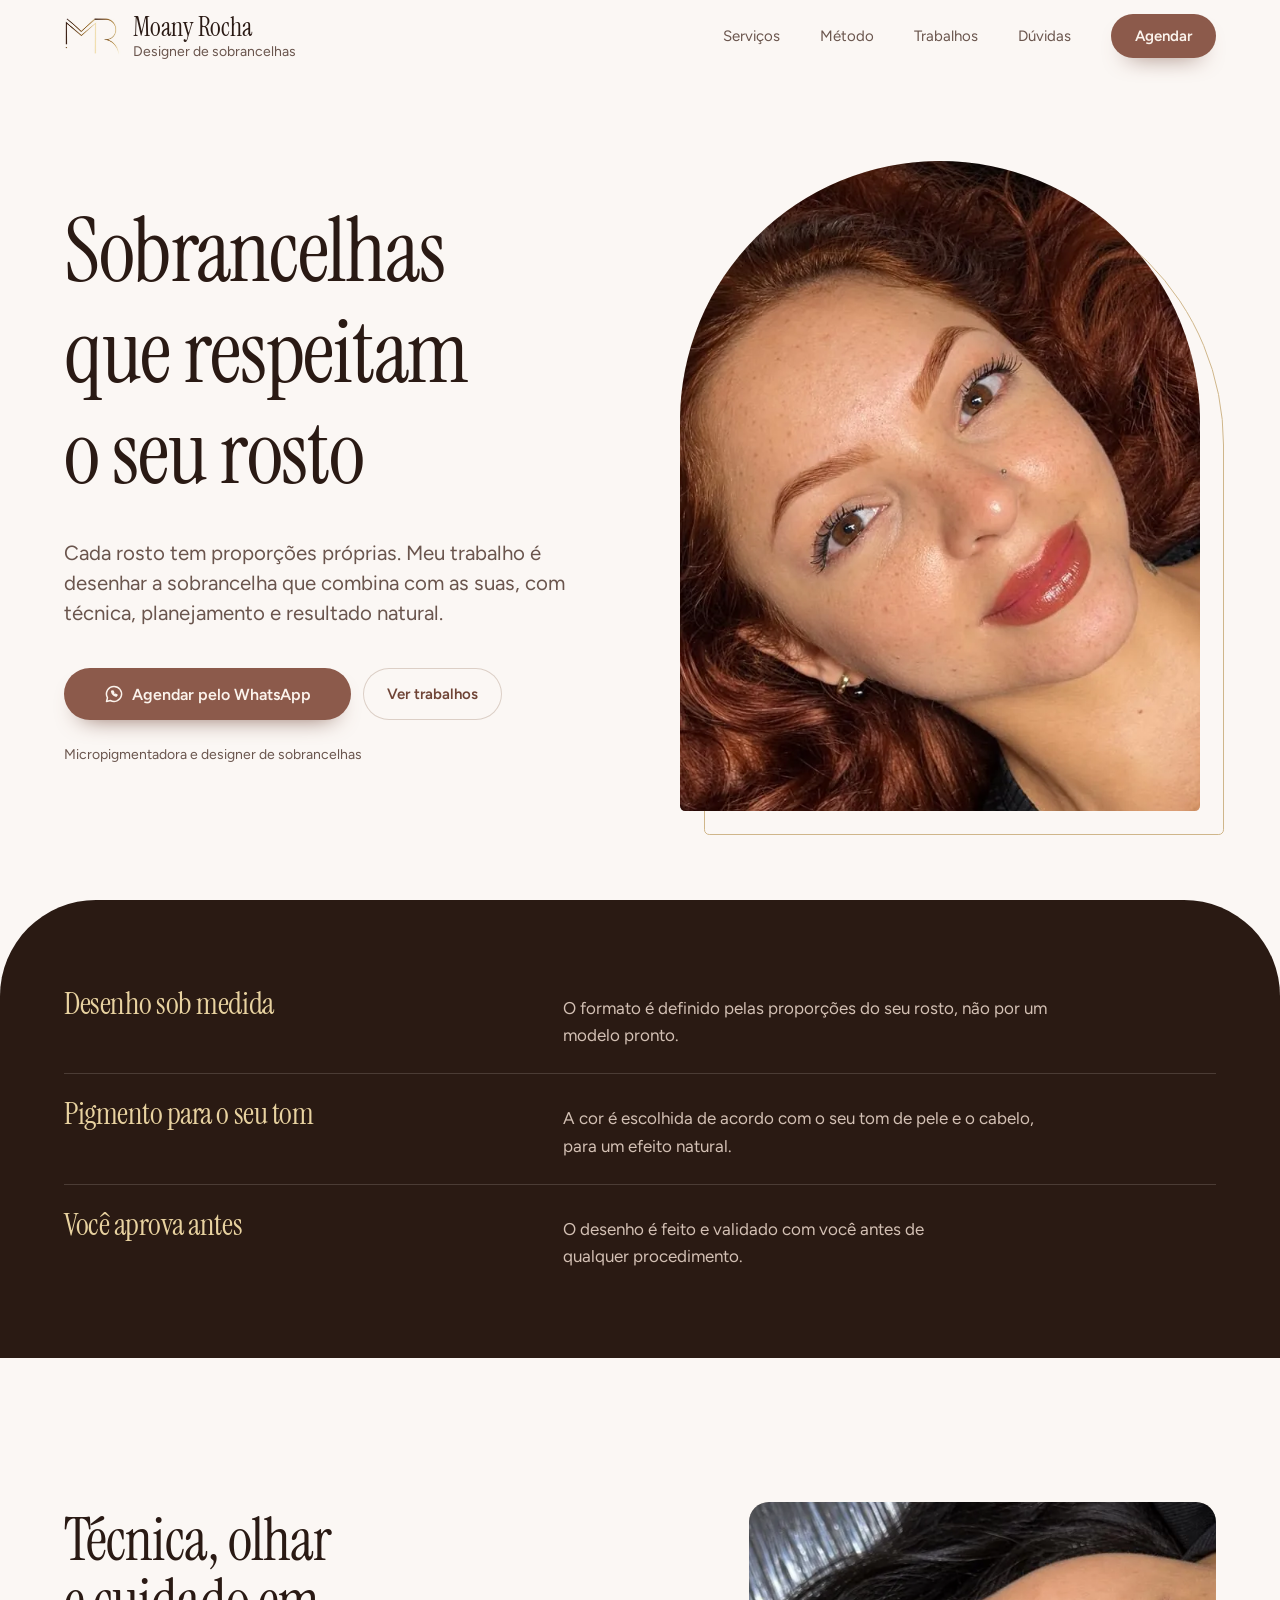
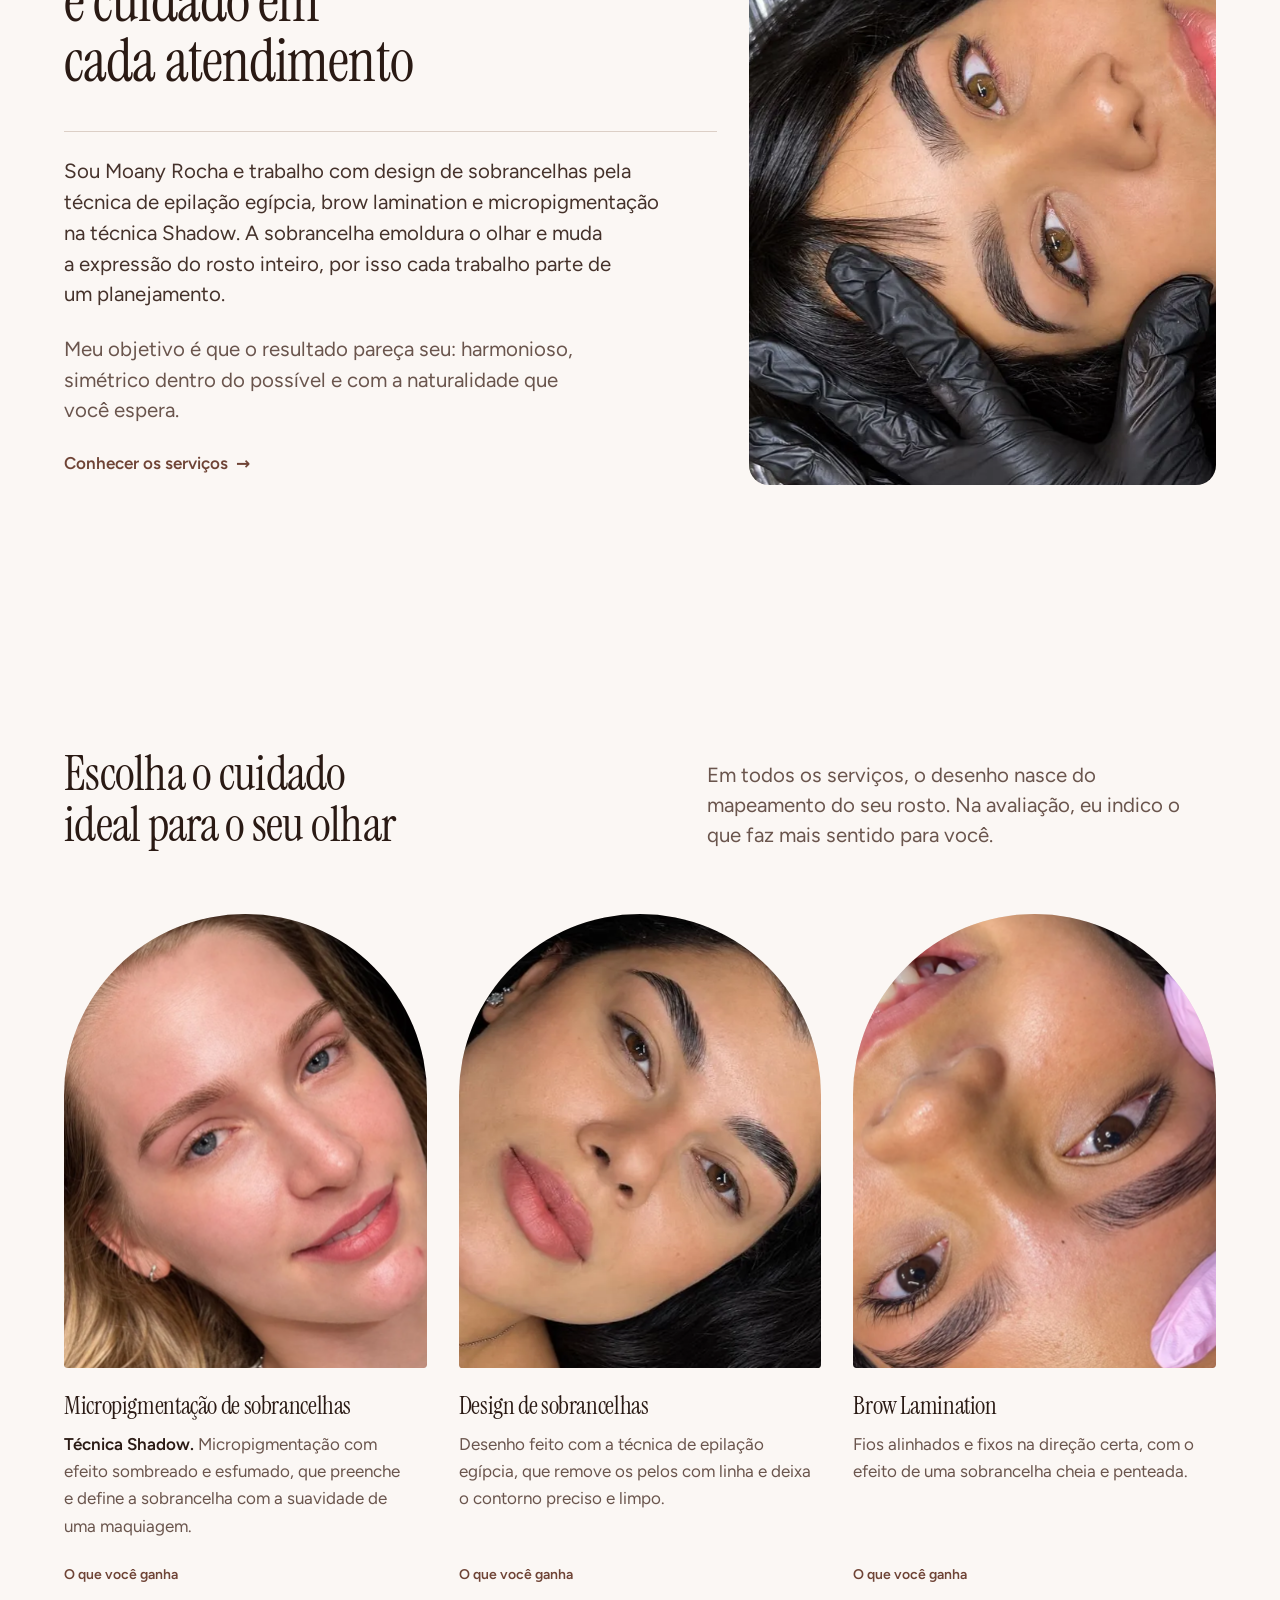
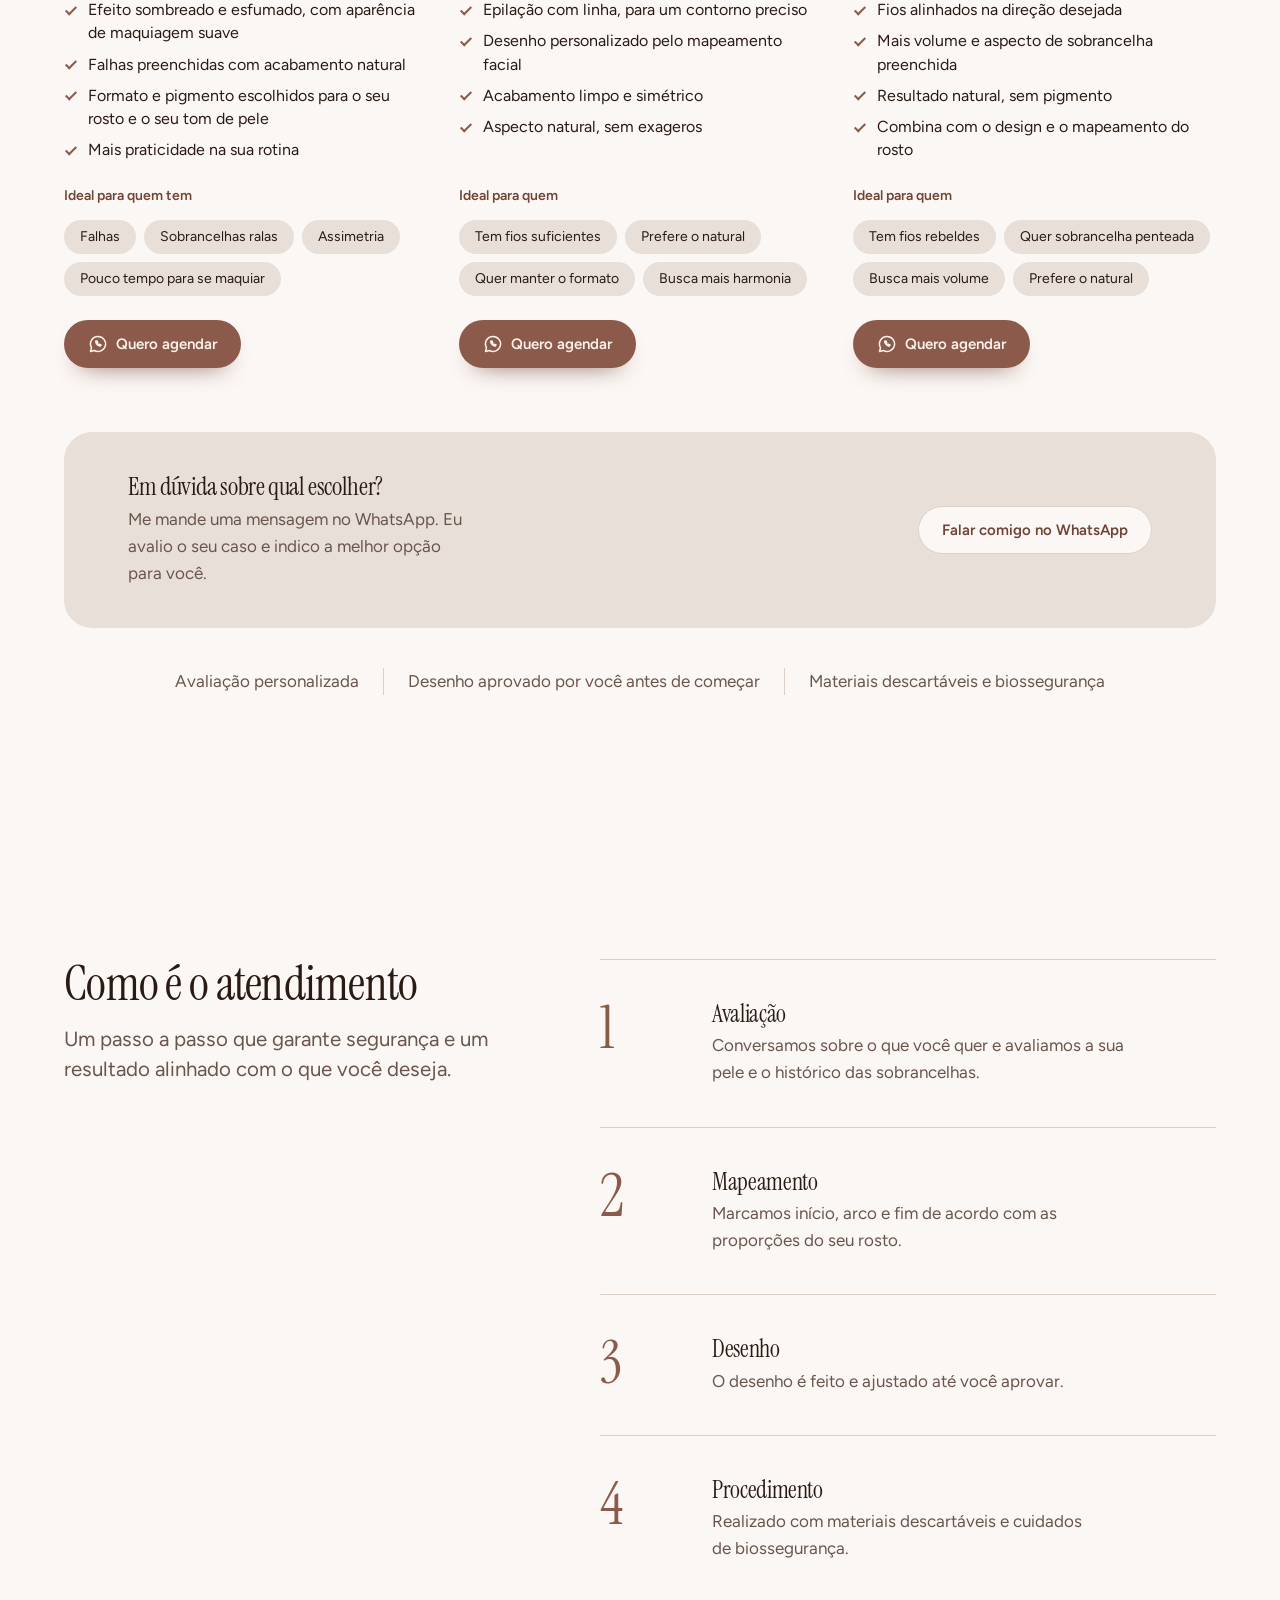
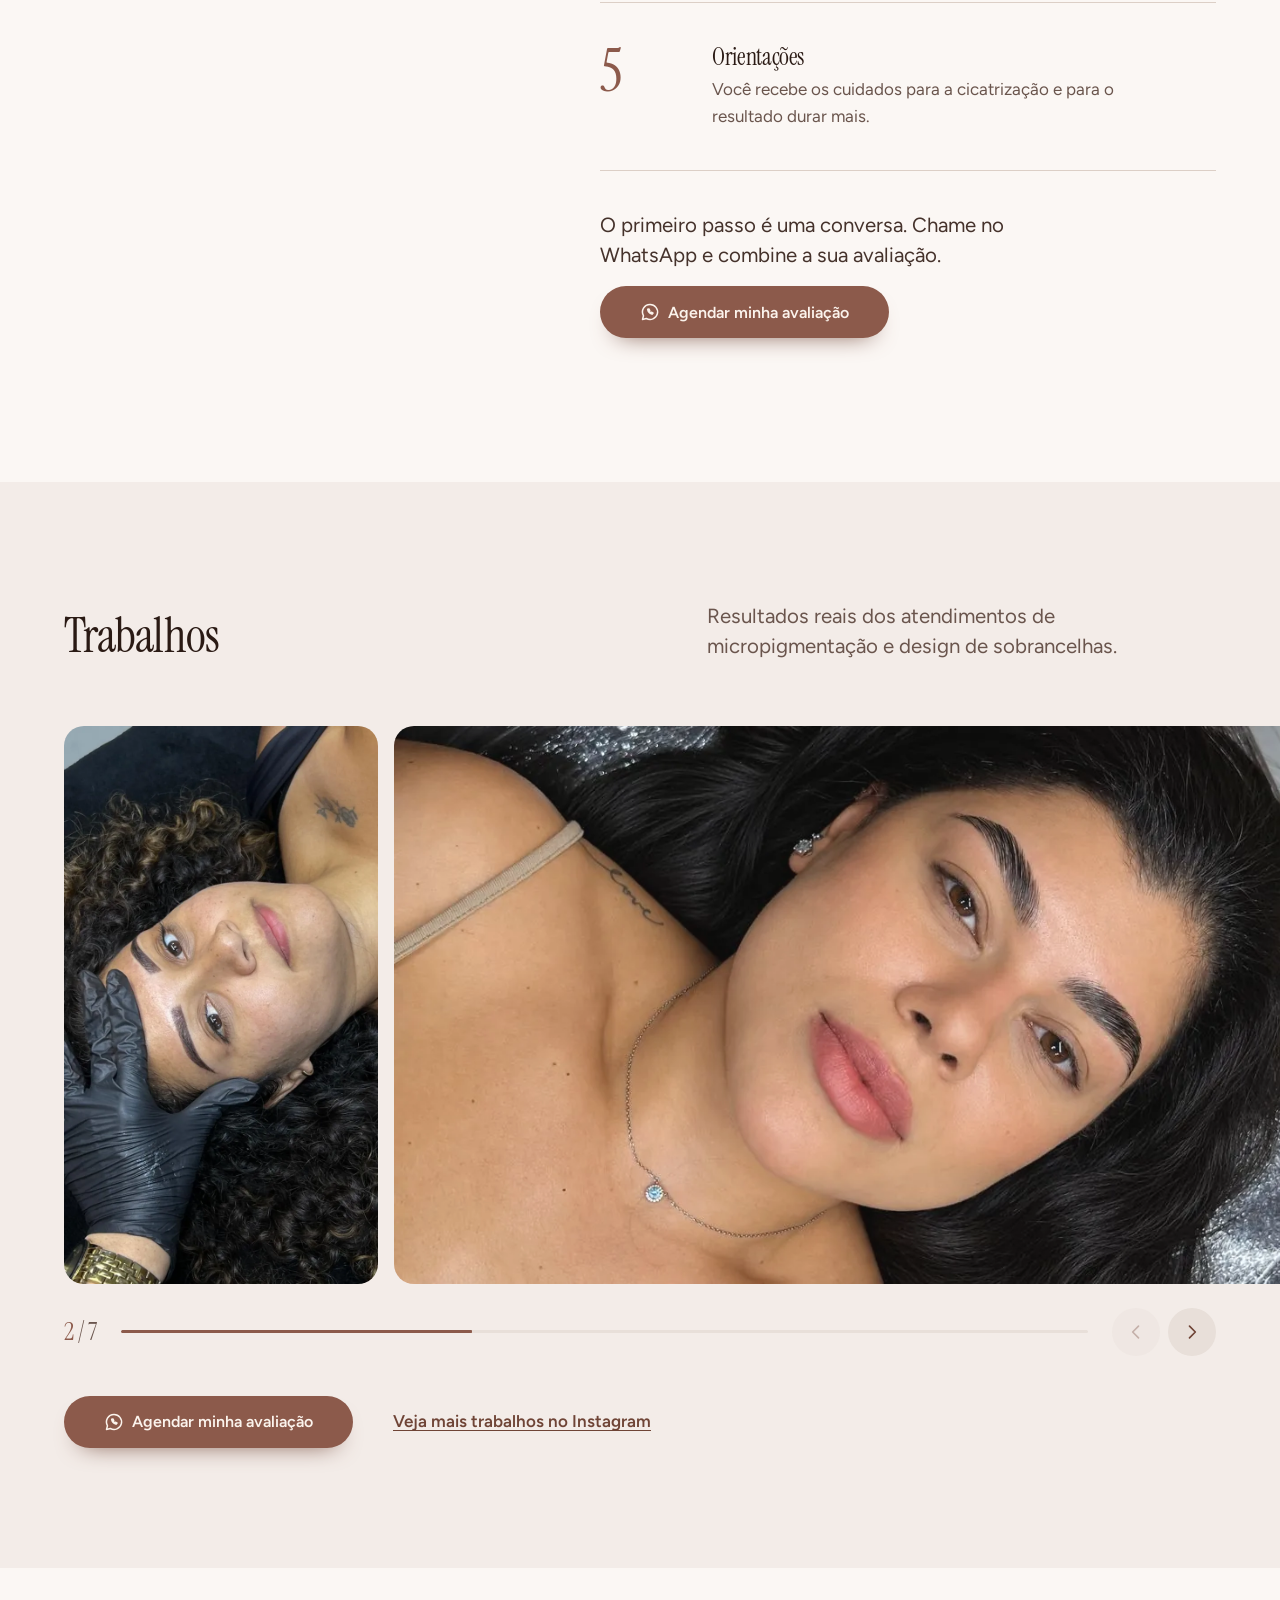
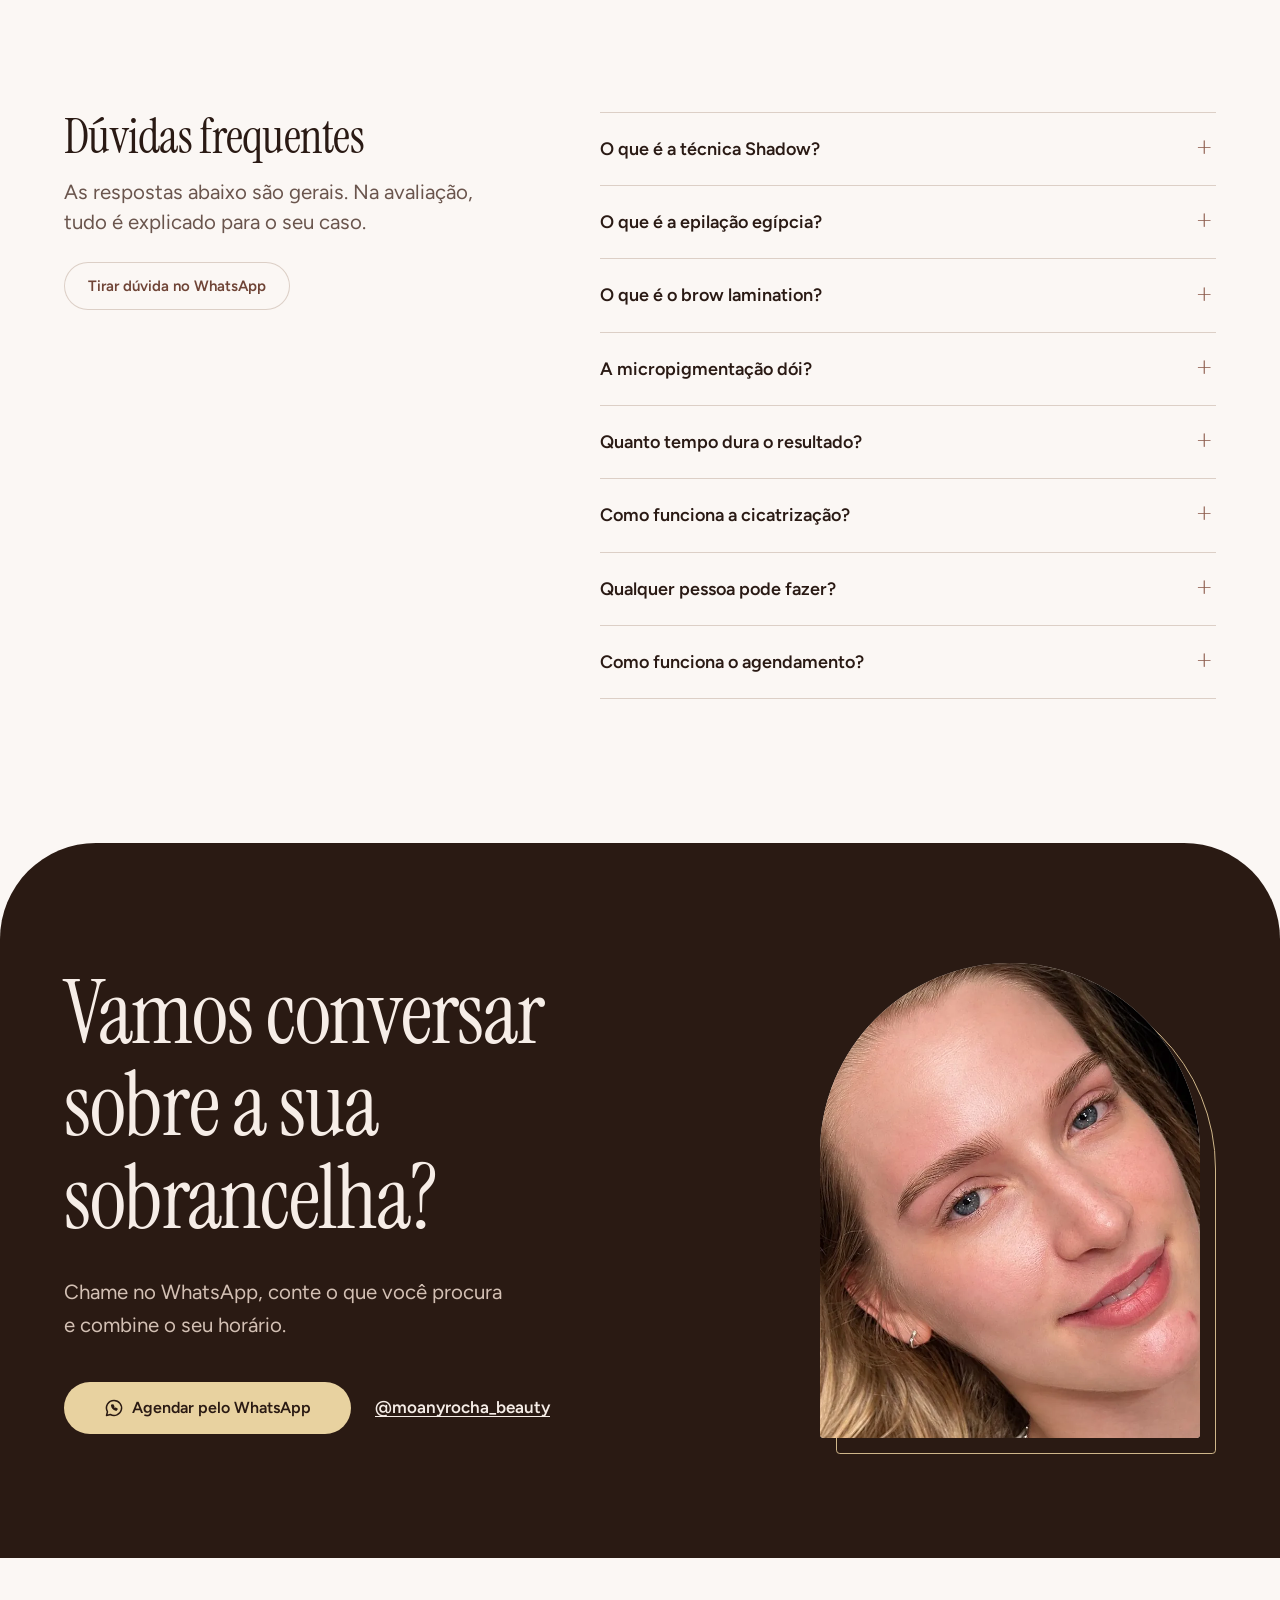
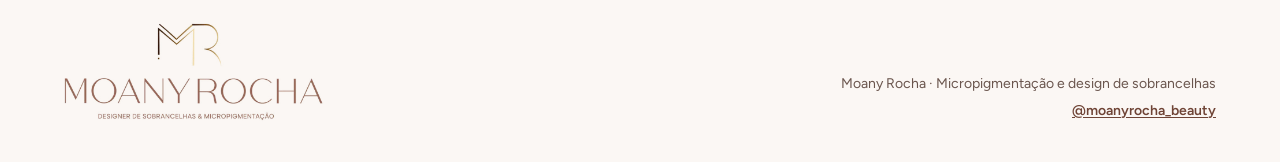
==== commit 3f03afcd: "Eleva o visual e a conversão: movimento, CTAs, SEO e imagens em WebP Movimento (só transform/opacity" ====
--- a/moabeauty-main/index.html
+++ b/moabeauty-main/index.html
@@ -9,6 +9,130 @@
     content="Moany Rocha, designer de sobrancelhas e micropigmentadora. Micropigmentação Shadow, design com epilação egípcia e brow lamination. Agende pelo WhatsApp.">
   <meta name="theme-color" content="#faf7f5">
   <link rel="icon" href="img/logo-monograma.png" type="image/png">
+  <meta property="og:type" content="website">
+  <meta property="og:locale" content="pt_BR">
+  <meta property="og:site_name" content="Moany Rocha Beauty">
+  <meta property="og:title" content="Moany Rocha Beauty | Designer de sobrancelhas e micropigmentação">
+  <meta property="og:description" content="Moany Rocha, designer de sobrancelhas e micropigmentadora. Micropigmentação Shadow, design com epilação egípcia e brow lamination. Agende pelo WhatsApp.">
+  <meta name="twitter:card" content="summary_large_image">
+  <link rel="preload" href="img/trabalho-2.webp" as="image" type="image/webp" fetchpriority="high">
+  <script type="application/ld+json">
+{
+  "@context": "https://schema.org",
+  "@type": "HealthAndBeautyBusiness",
+  "name": "Moany Rocha Beauty",
+  "description": "Moany Rocha, designer de sobrancelhas e micropigmentadora. Micropigmentação Shadow, design com epilação egípcia e brow lamination.",
+  "telephone": "+5527988076090",
+  "sameAs": [
+    "https://www.instagram.com/moanyrocha_beauty/"
+  ],
+  "knowsAbout": [
+    "Micropigmentação de sobrancelhas",
+    "Design de sobrancelhas",
+    "Epilação egípcia",
+    "Brow lamination"
+  ],
+  "hasOfferCatalog": {
+    "@type": "OfferCatalog",
+    "name": "Serviços",
+    "itemListElement": [
+      {
+        "@type": "Offer",
+        "itemOffered": {
+          "@type": "Service",
+          "name": "Micropigmentação de sobrancelhas (técnica Shadow)"
+        }
+      },
+      {
+        "@type": "Offer",
+        "itemOffered": {
+          "@type": "Service",
+          "name": "Design de sobrancelhas com epilação egípcia"
+        }
+      },
+      {
+        "@type": "Offer",
+        "itemOffered": {
+          "@type": "Service",
+          "name": "Brow Lamination"
+        }
+      }
+    ]
+  }
+}
+  </script>
+  <script type="application/ld+json">
+{
+  "@context": "https://schema.org",
+  "@type": "FAQPage",
+  "mainEntity": [
+    {
+      "@type": "Question",
+      "name": "O que é a técnica Shadow?",
+      "acceptedAnswer": {
+        "@type": "Answer",
+        "text": "É uma técnica de micropigmentação que cria um efeito sombreado e esfumado, parecido com a sombra de uma maquiagem, em vez de fios individuais desenhados."
+      }
+    },
+    {
+      "@type": "Question",
+      "name": "O que é a epilação egípcia?",
+      "acceptedAnswer": {
+        "@type": "Answer",
+        "text": "É uma técnica de remoção de pelos feita com linha. Ela permite contornar o desenho da sobrancelha com precisão e deixar o acabamento limpo."
+      }
+    },
+    {
+      "@type": "Question",
+      "name": "O que é o brow lamination?",
+      "acceptedAnswer": {
+        "@type": "Answer",
+        "text": "É um tratamento que alinha os fios da sobrancelha e os mantém na direção desejada, deixando-a mais preenchida e penteada, sem pigmento. O efeito é temporário e a duração varia de pessoa para pessoa."
+      }
+    },
+    {
+      "@type": "Question",
+      "name": "A micropigmentação dói?",
+      "acceptedAnswer": {
+        "@type": "Answer",
+        "text": "A sensação varia de pessoa para pessoa. Normalmente é usado anestésico tópico para deixar o procedimento mais confortável."
+      }
+    },
+    {
+      "@type": "Question",
+      "name": "Quanto tempo dura o resultado?",
+      "acceptedAnswer": {
+        "@type": "Answer",
+        "text": "A duração depende do tipo de pele, do pigmento, da exposição ao sol e dos cuidados depois. Por ser semipermanente, o resultado desbota com o tempo e pede retoques periódicos."
+      }
+    },
+    {
+      "@type": "Question",
+      "name": "Como funciona a cicatrização?",
+      "acceptedAnswer": {
+        "@type": "Answer",
+        "text": "Nos primeiros dias a cor pode parecer mais intensa e depois suaviza. Seguir as orientações de cuidados é essencial para um bom resultado, e eu explico tudo no atendimento."
+      }
+    },
+    {
+      "@type": "Question",
+      "name": "Qualquer pessoa pode fazer?",
+      "acceptedAnswer": {
+        "@type": "Answer",
+        "text": "Nem sempre. Gestantes, lactantes e pessoas com algumas condições de saúde ou de pele precisam de avaliação antes. Por isso começamos sempre pela conversa."
+      }
+    },
+    {
+      "@type": "Question",
+      "name": "Como funciona o agendamento?",
+      "acceptedAnswer": {
+        "@type": "Answer",
+        "text": "Pelo WhatsApp. Clique em qualquer botão de agendar, mande uma mensagem e eu respondo com os horários disponíveis."
+      }
+    }
+  ]
+}
+  </script>
   <link rel="preload" href="fonts/instrument-serif-latin-400-normal.woff2" as="font" type="font/woff2" crossorigin>
   <link rel="preload" href="fonts/figtree-latin-wght-normal.woff2" as="font" type="font/woff2" crossorigin>
   <link rel="preload" href="tokens.css" as="style">
@@ -46,19 +170,19 @@
   <main id="conteudo">
     <div class="container hero" id="inicio">
       <div class="hero-copy">
-        <h1 style="--i:0">Sobrancelhas que respeitam o seu rosto</h1>
+        <h1><span class="ln"><span style="--l:0">Sobrancelhas</span></span> <span class="ln"><span style="--l:1">que respeitam</span></span> <span class="ln"><span style="--l:2">o seu rosto</span></span></h1>
         <p class="lead" style="--i:1">Cada rosto tem proporções próprias. Meu trabalho é desenhar a sobrancelha que combina com as
           suas, com técnica, planejamento e resultado natural.</p>
         <div class="btns" style="--i:2">
           <a class="btn primary"
-            href="https://wa.me/5527988076090?text=Ol%C3%A1%2C%20Moany%21%20Vim%20pelo%20seu%20site%20e%20gostaria%20de%20agendar%20um%20hor%C3%A1rio.">Agendar
+            href="https://wa.me/5527988076090?text=Ol%C3%A1%2C%20Moany%21%20Vim%20pelo%20seu%20site%20e%20gostaria%20de%20agendar%20um%20hor%C3%A1rio."><svg viewBox="0 0 24 24" width="20" height="20" fill="none" stroke="currentColor" stroke-width="1.8" stroke-linecap="round" stroke-linejoin="round" aria-hidden="true"><path d="M12 3a9 9 0 0 0-7.8 13.5L3 21l4.6-1.2A9 9 0 1 0 12 3z"/><path d="M9.2 8.6c.3 2.6 2.4 5 5.2 6l1.3-1.3-1.9-1-.8.7a4.6 4.6 0 0 1-2-2l.7-.8-1-1.9z"/></svg>Agendar
             pelo WhatsApp</a>
           <a class="btn ghost" href="#trabalhos">Ver trabalhos</a>
         </div>
         <p class="fine" style="--i:3">Micropigmentadora e designer de sobrancelhas</p>
       </div>
       <div class="hero-art">
-        <figure class="arch hero-photo"><img src="img/trabalho-2.jpg"
+        <figure class="arch hero-photo"><img src="img/trabalho-2.webp"
             alt="Cliente de cabelo ruivo com sobrancelhas feitas por Moany Rocha" width="720" height="1280"
             style="object-position: 50% 38%" fetchpriority="high" decoding="async"></figure>
       </div>
@@ -92,8 +216,9 @@
             <p>Meu objetivo é que o resultado pareça seu: harmonioso, simétrico dentro do possível e com a naturalidade
               que você espera.</p>
           </div>
-        </div>
-        <figure class="about-photo" data-reveal><img src="img/trabalho-6.jpg"
+          <a class="link-arrow" href="#servicos">Conhecer os serviços</a>
+        </div>
+        <figure class="about-photo" data-reveal><img src="img/trabalho-6.webp"
             alt="Resultado de design de sobrancelhas feito por Moany Rocha" width="1100" height="825" loading="lazy"
             decoding="async"></figure>
       </div>
@@ -109,7 +234,7 @@
 
         <div class="svc">
           <article class="svc-card" data-reveal>
-            <figure class="arch"><img src="img/trabalho-7.jpg"
+            <figure class="arch"><img src="img/trabalho-7.webp"
                 alt="Sobrancelhas com micropigmentação Shadow, efeito sombreado e natural" width="800" height="1421"
                 loading="lazy" decoding="async"></figure>
             <h3>Micropigmentação de sobrancelhas</h3>
@@ -125,13 +250,13 @@
             <h4>Ideal para quem tem</h4>
             <div class="chips"><span>Falhas</span><span>Sobrancelhas ralas</span><span>Assimetria</span><span>Pouco
                 tempo para se maquiar</span></div>
-            <a class="btn primary"
-              href="https://wa.me/5527988076090?text=Ol%C3%A1%2C%20Moany%21%20Vim%20pelo%20seu%20site%20e%20gostaria%20de%20agendar%20um%20hor%C3%A1rio.">Quero
+            <a class="btn primary" aria-label="Agendar micropigmentação de sobrancelhas pelo WhatsApp"
+              href="https://wa.me/5527988076090?text=Ol%C3%A1%2C%20Moany%21%20Vim%20pelo%20seu%20site%20e%20gostaria%20de%20agendar%20micropigmenta%C3%A7%C3%A3o%20de%20sobrancelhas%20%28t%C3%A9cnica%20Shadow%29."><svg viewBox="0 0 24 24" width="20" height="20" fill="none" stroke="currentColor" stroke-width="1.8" stroke-linecap="round" stroke-linejoin="round" aria-hidden="true"><path d="M12 3a9 9 0 0 0-7.8 13.5L3 21l4.6-1.2A9 9 0 1 0 12 3z"/><path d="M9.2 8.6c.3 2.6 2.4 5 5.2 6l1.3-1.3-1.9-1-.8.7a4.6 4.6 0 0 1-2-2l.7-.8-1-1.9z"/></svg>Quero
               agendar</a>
           </article>
 
           <article class="svc-card" data-reveal>
-            <figure class="arch"><img src="img/trabalho-3.jpg"
+            <figure class="arch"><img src="img/trabalho-3.webp"
                 alt="Sobrancelhas desenhadas com epilação egípcia, contorno preciso e limpo" width="1100" height="619"
                 loading="lazy" decoding="async" style="object-position: 64% 50%"></figure>
             <h3>Design de sobrancelhas</h3>
@@ -147,13 +272,13 @@
             <h4>Ideal para quem</h4>
             <div class="chips"><span>Tem fios suficientes</span><span>Prefere o natural</span><span>Quer manter o
                 formato</span><span>Busca mais harmonia</span></div>
-            <a class="btn primary"
-              href="https://wa.me/5527988076090?text=Ol%C3%A1%2C%20Moany%21%20Vim%20pelo%20seu%20site%20e%20gostaria%20de%20agendar%20um%20hor%C3%A1rio.">Quero
+            <a class="btn primary" aria-label="Agendar design de sobrancelhas pelo WhatsApp"
+              href="https://wa.me/5527988076090?text=Ol%C3%A1%2C%20Moany%21%20Vim%20pelo%20seu%20site%20e%20gostaria%20de%20agendar%20design%20de%20sobrancelhas%20com%20epila%C3%A7%C3%A3o%20eg%C3%ADpcia."><svg viewBox="0 0 24 24" width="20" height="20" fill="none" stroke="currentColor" stroke-width="1.8" stroke-linecap="round" stroke-linejoin="round" aria-hidden="true"><path d="M12 3a9 9 0 0 0-7.8 13.5L3 21l4.6-1.2A9 9 0 1 0 12 3z"/><path d="M9.2 8.6c.3 2.6 2.4 5 5.2 6l1.3-1.3-1.9-1-.8.7a4.6 4.6 0 0 1-2-2l.7-.8-1-1.9z"/></svg>Quero
               agendar</a>
           </article>
 
           <article class="svc-card" data-reveal>
-            <figure class="arch"><img src="img/trabalho-5.jpg"
+            <figure class="arch"><img src="img/trabalho-5.webp"
                 alt="Sobrancelhas com brow lamination, fios alinhados e volume" width="800" height="1421" loading="lazy"
                 decoding="async"></figure>
             <h3>Brow Lamination</h3>
@@ -169,8 +294,8 @@
             <h4>Ideal para quem</h4>
             <div class="chips"><span>Tem fios rebeldes</span><span>Quer sobrancelha penteada</span><span>Busca mais
                 volume</span><span>Prefere o natural</span></div>
-            <a class="btn primary"
-              href="https://wa.me/5527988076090?text=Ol%C3%A1%2C%20Moany%21%20Vim%20pelo%20seu%20site%20e%20gostaria%20de%20agendar%20um%20hor%C3%A1rio.">Quero
+            <a class="btn primary" aria-label="Agendar brow lamination pelo WhatsApp"
+              href="https://wa.me/5527988076090?text=Ol%C3%A1%2C%20Moany%21%20Vim%20pelo%20seu%20site%20e%20gostaria%20de%20agendar%20brow%20lamination."><svg viewBox="0 0 24 24" width="20" height="20" fill="none" stroke="currentColor" stroke-width="1.8" stroke-linecap="round" stroke-linejoin="round" aria-hidden="true"><path d="M12 3a9 9 0 0 0-7.8 13.5L3 21l4.6-1.2A9 9 0 1 0 12 3z"/><path d="M9.2 8.6c.3 2.6 2.4 5 5.2 6l1.3-1.3-1.9-1-.8.7a4.6 4.6 0 0 1-2-2l.7-.8-1-1.9z"/></svg>Quero
               agendar</a>
           </article>
         </div>
@@ -221,6 +346,10 @@
             <p>Você recebe os cuidados para a cicatrização e para o resultado durar mais.</p>
           </li>
         </ol>
+        <div class="method-cta" data-reveal>
+          <p>O primeiro passo é uma conversa. Chame no WhatsApp e combine a sua avaliação.</p>
+          <a class="btn primary" href="https://wa.me/5527988076090?text=Ol%C3%A1%2C%20Moany%21%20Vim%20pelo%20seu%20site%20e%20gostaria%20de%20agendar%20uma%20avalia%C3%A7%C3%A3o."><svg viewBox="0 0 24 24" width="20" height="20" fill="none" stroke="currentColor" stroke-width="1.8" stroke-linecap="round" stroke-linejoin="round" aria-hidden="true"><path d="M12 3a9 9 0 0 0-7.8 13.5L3 21l4.6-1.2A9 9 0 1 0 12 3z"/><path d="M9.2 8.6c.3 2.6 2.4 5 5.2 6l1.3-1.3-1.9-1-.8.7a4.6 4.6 0 0 1-2-2l.7-.8-1-1.9z"/></svg>Agendar minha avaliação</a>
+        </div>
       </div>
     </section>
 
@@ -233,21 +362,21 @@
       </div>
       <div class="carousel">
         <div class="track" id="track" tabindex="0" role="region" aria-label="Fotos dos trabalhos">
-          <figure class="slide"><img src="img/trabalho-1.jpg" alt="Resultado de sobrancelha feita por Moany Rocha"
+          <figure class="slide"><img src="img/trabalho-1.webp" alt="Resultado de sobrancelha feita por Moany Rocha"
               width="720" height="1280" draggable="false" loading="lazy" decoding="async"></figure>
-          <figure class="slide land"><img src="img/trabalho-3.jpg"
+          <figure class="slide land"><img src="img/trabalho-3.webp"
               alt="Resultado de sobrancelha feita por Moany Rocha" width="1100" height="619" draggable="false"
               loading="lazy" decoding="async"></figure>
-          <figure class="slide"><img src="img/trabalho-5.jpg" alt="Resultado de sobrancelha feita por Moany Rocha"
+          <figure class="slide"><img src="img/trabalho-5.webp" alt="Resultado de sobrancelha feita por Moany Rocha"
               width="800" height="1421" draggable="false" loading="lazy" decoding="async"></figure>
-          <figure class="slide"><img src="img/trabalho-2.jpg" alt="Resultado de sobrancelha feita por Moany Rocha"
+          <figure class="slide"><img src="img/trabalho-2.webp" alt="Resultado de sobrancelha feita por Moany Rocha"
               width="720" height="1280" draggable="false" loading="lazy" decoding="async"></figure>
-          <figure class="slide land"><img src="img/trabalho-6.jpg"
+          <figure class="slide land"><img src="img/trabalho-6.webp"
               alt="Resultado de sobrancelha feita por Moany Rocha" width="1100" height="825" draggable="false"
               loading="lazy" decoding="async"></figure>
-          <figure class="slide"><img src="img/trabalho-4.jpg" alt="Resultado de sobrancelha feita por Moany Rocha"
+          <figure class="slide"><img src="img/trabalho-4.webp" alt="Resultado de sobrancelha feita por Moany Rocha"
               width="800" height="1421" draggable="false" loading="lazy" decoding="async"></figure>
-          <figure class="slide"><img src="img/trabalho-7.jpg" alt="Resultado de sobrancelha feita por Moany Rocha"
+          <figure class="slide"><img src="img/trabalho-7.webp" alt="Resultado de sobrancelha feita por Moany Rocha"
               width="800" height="1421" draggable="false" loading="lazy" decoding="async"></figure>
         </div>
         <div class="container car-ctl">
@@ -268,7 +397,7 @@
         </div>
       </div>
       <div class="container">
-        <p class="more"><a href="https://www.instagram.com/moanyrocha_beauty/">Veja mais trabalhos no Instagram</a></p>
+        <div class="more"><a class="btn primary" href="https://wa.me/5527988076090?text=Ol%C3%A1%2C%20Moany%21%20Vim%20pelo%20seu%20site%20e%20gostaria%20de%20agendar%20uma%20avalia%C3%A7%C3%A3o."><svg viewBox="0 0 24 24" width="20" height="20" fill="none" stroke="currentColor" stroke-width="1.8" stroke-linecap="round" stroke-linejoin="round" aria-hidden="true"><path d="M12 3a9 9 0 0 0-7.8 13.5L3 21l4.6-1.2A9 9 0 1 0 12 3z"/><path d="M9.2 8.6c.3 2.6 2.4 5 5.2 6l1.3-1.3-1.9-1-.8.7a4.6 4.6 0 0 1-2-2l.7-.8-1-1.9z"/></svg>Agendar minha avaliação</a><a href="https://www.instagram.com/moanyrocha_beauty/">Veja mais trabalhos no Instagram</a></div>
       </div>
     </section>
 
@@ -332,17 +461,19 @@
         <p>Chame no WhatsApp, conte o que você procura e combine o seu horário.</p>
         <div class="cta-actions">
           <a class="btn gold"
-            href="https://wa.me/5527988076090?text=Ol%C3%A1%2C%20Moany%21%20Vim%20pelo%20seu%20site%20e%20gostaria%20de%20agendar%20um%20hor%C3%A1rio.">Agendar
+            href="https://wa.me/5527988076090?text=Ol%C3%A1%2C%20Moany%21%20Vim%20pelo%20seu%20site%20e%20gostaria%20de%20agendar%20um%20hor%C3%A1rio."><svg viewBox="0 0 24 24" width="20" height="20" fill="none" stroke="currentColor" stroke-width="1.8" stroke-linecap="round" stroke-linejoin="round" aria-hidden="true"><path d="M12 3a9 9 0 0 0-7.8 13.5L3 21l4.6-1.2A9 9 0 1 0 12 3z"/><path d="M9.2 8.6c.3 2.6 2.4 5 5.2 6l1.3-1.3-1.9-1-.8.7a4.6 4.6 0 0 1-2-2l.7-.8-1-1.9z"/></svg>Agendar
             pelo WhatsApp</a>
           <a href="https://www.instagram.com/moanyrocha_beauty/">@moanyrocha_beauty</a>
         </div>
+        <div class="cta-art" data-reveal><figure class="arch"><img src="img/trabalho-7.webp" alt="" width="800" height="1421"
+              loading="lazy" decoding="async"></figure></div>
       </div>
     </section>
   </main>
 
   <footer>
     <div class="container foot">
-      <img src="img/logo-completa.png" alt="Moany Rocha, designer de sobrancelhas e micropigmentação" width="900"
+      <img src="img/logo-completa.webp" alt="Moany Rocha, designer de sobrancelhas e micropigmentação" width="900"
         height="346" loading="lazy" decoding="async">
       <div class="foot-info">
         <span>Moany Rocha · Micropigmentação e design de sobrancelhas</span>
@@ -457,16 +588,19 @@
         window.addEventListener("pointerup", function () { if (!down) return; down = false; track.classList.remove("drag"); });
       }
 
-      /* o botão flutuante sai de cena quando o contato ou o rodapé já estão na tela */
+      /* o botão flutuante só aparece depois do hero (que já tem o próprio CTA) e some quando o contato ou o rodapé estão na tela */
       var fab = document.querySelector(".fab");
-      var closers = document.querySelectorAll("#contato, footer");
+      var closers = document.querySelectorAll("#inicio, #contato, footer");
       if (fab && closers.length && "IntersectionObserver" in window) {
         var seenNow = new Set();
         var fio = new IntersectionObserver(function (entries) {
           entries.forEach(function (en) { if (en.isIntersecting) seenNow.add(en.target); else seenNow.delete(en.target); });
           fab.classList.toggle("away", seenNow.size > 0);
+          fab.classList.add("is-ready");
         }, { threshold: 0.2 });
         closers.forEach(function (el) { fio.observe(el); });
+      } else if (fab) {
+        fab.classList.add("is-ready");
       }
 
       /* uma revelação ao rolar: aparece de baixo, escalonada em passos curtos */
--- a/moabeauty-main/site.css
+++ b/moabeauty-main/site.css
@@ -2,7 +2,15 @@
  * paper: oklch(97.8% 0.006 56) · accent: oklch(51.9% 0.071 38) · display: Instrument Serif · body: Figtree · hero: Stage · nav: edge-aligned, the monogram wordmark and four links at opposite edges, one action, no hairline · footer: mast · signature: the brand arch, enlarged and held in a gold outline, framing a real client's face
  * axes: light/roman-serif/warm · posture: restrained · contrast: pass · fold: pass · v2.0.0 */
 /* Hallmark · pre-emit critique: P4 H4 E4 S5 R4 V4 · weakest: P, the idea is warmth with structure, so the page keeps one argument (the arch frames real faces) and drops the diagram that read as maths */
-/* Hallmark · dropped .diagram, "Mapeamento em três pontos", hero parallax on .hero-photo img · the client finds the arc diagram too mathematical, so the method is told by its five steps alone; craft 5 refuses parallax */
+/* Hallmark · override · the owner asked for scroll parallax, image zoom and text motion, which craft 5 refuses by default; kept to photographs and one headline, compositor-only (translate, scale, transform), off under reduced motion and below 40rem */
+/* Hallmark · reworded "trabalho-1.jpg" to "trabalho-1.webp" · performance: same photograph, same alt text, lighter file */
+/* Hallmark · reworded "trabalho-2.jpg" to "trabalho-2.webp" · performance: same photograph, same alt text, lighter file */
+/* Hallmark · reworded "trabalho-3.jpg" to "trabalho-3.webp" · performance: same photograph, same alt text, lighter file */
+/* Hallmark · reworded "trabalho-4.jpg" to "trabalho-4.webp" · performance: same photograph, same alt text, lighter file */
+/* Hallmark · reworded "trabalho-5.jpg" to "trabalho-5.webp" · performance: same photograph, same alt text, lighter file */
+/* Hallmark · reworded "trabalho-6.jpg" to "trabalho-6.webp" · performance: same photograph, same alt text, lighter file */
+/* Hallmark · reworded "trabalho-7.jpg" to "trabalho-7.webp" · performance: same photograph, same alt text, lighter file */
+/* Hallmark · reworded "logo-completa.png" to "logo-completa.webp" · performance: same logo, same alt text, lighter file */
 @import url("./tokens.css");
 @import url("./base.css");
 
@@ -45,6 +53,7 @@
   display: inline-flex;
   align-items: center;
   justify-content: center;
+  gap: var(--space-xs);
   min-height: 48px;
   padding: 0 var(--space-lg);
   border: 0;
@@ -59,11 +68,13 @@
 }
 .btn:active { transform: scale(0.97); }
 .btn[aria-disabled="true"], .btn:disabled { opacity: 0.55; cursor: not-allowed; transform: none; }
-.btn.primary { background: var(--color-accent); color: var(--color-accent-ink); }
+.btn svg { flex: none; width: 20px; height: 20px; }
+.btn.primary { background: var(--color-accent); color: var(--color-accent-ink); box-shadow: 0 12px 24px -16px var(--color-accent-deep); }
+.hero .btn.primary, .method-cta .btn, .more .btn, .cta .btn { min-height: 52px; padding-inline: var(--space-xl); font-size: 1rem; }
 .btn.ghost { background: transparent; color: var(--color-accent-deep); box-shadow: inset 0 0 0 1px var(--color-rule); }
 .btn.gold { background: var(--color-gold); color: var(--color-cocoa); }
 @media (hover: hover) and (pointer: fine) {
-  .btn.primary:hover { background: var(--color-accent-deep); }
+  .btn.primary:hover { background: var(--color-accent-deep); box-shadow: 0 16px 28px -14px var(--color-accent-deep); }
   .btn.ghost:hover { background: var(--color-paper-3); }
   .btn.gold:hover { background: var(--color-on-cocoa); }
 }
@@ -121,7 +132,7 @@
 @media (max-width: 26.25rem) { .btns .btn { width: 100%; } }
 
 /* ---------- promises (cocoa band) ---------- */
-.promises { background: var(--color-cocoa); color: var(--color-on-cocoa); padding-block: var(--space-xl); }
+.promises { background: var(--color-cocoa); color: var(--color-on-cocoa); padding-block: var(--space-xl); border-radius: var(--space-2xl) var(--space-2xl) 0 0; }
 .promise { display: grid; gap: var(--space-xs); padding-block: var(--space-lg); border-top: 1px solid color-mix(in oklab, var(--color-on-cocoa) 16%, transparent); }
 .promise:first-child { border-top: 0; }
 .promise h2 { max-width: none; font-size: var(--text-title); color: var(--color-gold); }
@@ -149,6 +160,9 @@
 .about-text { display: grid; gap: var(--space-lg); margin-top: var(--space-xl); padding-top: var(--space-lg); border-top: 1px solid var(--color-rule); }
 .about-text p { font-size: var(--text-lead); line-height: 1.5; color: var(--color-ink-2); max-width: 46ch; }
 .about-text p + p { color: var(--color-muted); }
+.link-arrow { display: inline-flex; align-items: center; gap: var(--space-xs); margin-top: var(--space-lg); color: var(--color-accent-deep); font-weight: 600; text-decoration: none; }
+.link-arrow::after { content: "\2192"; transition: transform var(--dur-short) var(--ease-out); }
+@media (hover: hover) and (pointer: fine) { .link-arrow:hover { text-decoration: underline; } .link-arrow:hover::after { transform: translateX(4px); } }
 .about-photo { margin: 0; aspect-ratio: 4 / 3; border-radius: var(--radius-card); overflow: hidden; background: var(--color-paper-3); }
 .about-photo img { width: 100%; height: 100%; object-fit: cover; object-position: 50% 45%; }
 @media (min-width: 60rem) {
@@ -204,9 +218,13 @@
 .steps li::before { content: counter(s); grid-row: 1 / span 2; font-family: var(--font-display); font-size: var(--text-3xl); line-height: 0.95; color: var(--color-accent); font-variant-numeric: lining-nums; }
 .steps h3 { max-width: none; font-size: var(--text-title); }
 .steps p { color: var(--color-muted); max-width: 38ch; }
-@media (min-width: 60rem) {
-  .method { grid-template-columns: minmax(0, 5fr) minmax(0, 7fr); gap: var(--space-3xl); align-items: start; }
-  .method-side { position: sticky; top: calc(var(--nav-h) + var(--space-xl)); }
+.method-cta { display: grid; gap: var(--space-md); justify-items: start; }
+.method-cta p { color: var(--color-ink-2); font-size: var(--text-lead); line-height: 1.45; max-width: 34ch; }
+@media (min-width: 60rem) {
+  .method { grid-template-columns: minmax(0, 5fr) minmax(0, 7fr); gap: 0 var(--space-3xl); align-items: start; }
+  .method-cta { margin-top: var(--space-xl); }
+  .method-side { grid-row: 1 / span 2; position: sticky; top: calc(var(--nav-h) + var(--space-xl)); }
+  .steps, .method-cta { grid-column: 2; }
   .steps li { grid-template-columns: 96px minmax(0, 1fr); padding-block: var(--space-xl); }
   .steps li::before { font-size: var(--text-display-s); }
 }
@@ -229,8 +247,9 @@
 .car-btn:active:not(:disabled) { transform: scale(0.95); }
 .car-btn:disabled { opacity: 0.35; cursor: not-allowed; }
 @media (hover: hover) and (pointer: fine) { .car-btn:hover:not(:disabled) { background: var(--color-accent); color: var(--color-accent-ink); } }
-.more { margin-top: var(--space-lg); }
-.more a { color: var(--color-accent-deep); font-weight: 600; }
+.more { display: flex; flex-wrap: wrap; align-items: center; gap: var(--space-md) var(--space-xl); margin-top: var(--space-xl); }
+.more a:not(.btn) { color: var(--color-accent-deep); font-weight: 600; }
+@media (max-width: 26.25rem) { .more .btn { width: 100%; } }
 @media (max-width: 60rem) {
   .carousel { --h: clamp(320px, 56svh, 440px); }
   .slide.land { height: auto; width: min(520px, calc(100% - var(--space-xl))); }
@@ -255,13 +274,21 @@
 }
 
 /* ---------- close ---------- */
-.cta-sec { background: var(--color-cocoa); color: var(--color-on-cocoa); padding-block: var(--section-gap-s); }
+.cta-sec { background: var(--color-cocoa); color: var(--color-on-cocoa); padding-block: var(--section-gap-s); border-radius: var(--space-2xl) var(--space-2xl) 0 0; }
+@media (min-width: 60rem) { .promises, .cta-sec { border-top-left-radius: var(--space-3xl); border-top-right-radius: var(--space-3xl); } }
 .cta { display: grid; gap: var(--space-lg); justify-items: start; }
 .cta h2 { max-width: 14ch; font-size: var(--text-display); color: var(--color-on-cocoa); }
 .cta p { max-width: 34ch; font-size: var(--text-lead); color: var(--color-on-cocoa-2); }
 .cta-actions { display: flex; flex-wrap: wrap; align-items: center; gap: var(--space-md) var(--space-lg); margin-top: var(--space-xs); }
 .cta-actions a:not(.btn) { color: var(--color-on-cocoa); font-weight: 600; }
 @media (max-width: 26.25rem) { .cta-actions .btn { width: 100%; } }
+.cta-art { display: none; }
+@media (min-width: 60rem) {
+  .cta { grid-template-columns: minmax(0, 7fr) minmax(0, 5fr); column-gap: var(--gap-columns); align-items: center; }
+  .cta > :not(.cta-art) { grid-column: 1; }
+  .cta-art { display: block; grid-column: 2; grid-row: 1 / span 3; position: relative; isolation: isolate; width: min(100%, 380px); justify-self: end; margin-right: var(--space-md); }
+  .cta-art::before { content: ""; position: absolute; inset: 0; z-index: -1; border: 1px solid var(--color-gold-deep); border-radius: var(--radius-arch); transform: translate(var(--space-md), var(--space-md)); }
+}
 
 /* ---------- footer ---------- */
 footer { background: var(--color-paper); }
@@ -272,16 +299,52 @@
 @media (max-width: 60rem) { .foot { flex-direction: column; align-items: flex-start; } .foot-info { justify-items: start; text-align: left; } }
 
 .fab { position: fixed; right: max(var(--space-md), env(safe-area-inset-right, 0px)); bottom: calc(var(--space-md) + env(safe-area-inset-bottom, 0px)); z-index: var(--z-sticky); display: inline-flex; align-items: center; gap: var(--space-xs); min-height: 48px; padding: 0 var(--space-lg); border-radius: var(--radius-pill); background: var(--color-accent); color: var(--color-accent-ink); font-size: 0.9375rem; font-weight: 600; line-height: 1; text-decoration: none; transition: background-color var(--dur-short) var(--ease-out), transform var(--dur-micro) var(--ease-out), opacity var(--dur-short) var(--ease-out), visibility var(--dur-short); }
-.fab.away { opacity: 0; visibility: hidden; pointer-events: none; }
+.fab.away, .js .fab:not(.is-ready) { opacity: 0; visibility: hidden; pointer-events: none; transform: translateY(var(--space-sm)); }
 .fab:active { transform: scale(0.97); }
 @media (hover: hover) and (pointer: fine) { .fab:hover { background: var(--color-accent-deep); } }
 @media (max-width: 30rem) { .fab { width: 56px; height: 56px; padding: 0; justify-content: center; } .fab span { display: none; } }
 
-/* ---------- motion: one settle on the hero, one reveal below ---------- */
+/* ---------- motion ---------- */
 @keyframes rise { from { opacity: 0; transform: translateY(8px); } to { opacity: 1; transform: none; } }
-@keyframes settle { from { opacity: 0; transform: scale(0.985); } to { opacity: 1; transform: none; } }
-.hero-copy > * { animation: rise var(--dur-long) var(--ease-out) both; animation-delay: calc(var(--i, 0) * 60ms); }
-.hero-art { animation: settle 700ms var(--ease-out) 80ms both; }
+@keyframes fade { from { opacity: 0; } to { opacity: 1; } }
+@keyframes line-up { from { transform: translateY(115%); } to { transform: none; } }
+@keyframes zoom-in { from { scale: calc(var(--rest) + 0.1); } to { scale: var(--rest); } }
+@keyframes drift { from { translate: 0 -4%; } to { translate: 0 4%; } }
+
+/* hero: the headline rises line by line behind a mask, the rest follows, the portrait fades while its photo settles */
+.ln { display: block; padding-block: 0.1em; margin-block: -0.1em; overflow: clip; }
+.ln > span { display: block; animation: line-up 640ms var(--ease-out) backwards; animation-delay: calc(var(--l, 0) * 70ms); }
+.hero-copy > :not(h1) { animation: rise var(--dur-long) var(--ease-out) both; animation-delay: calc(260ms + var(--i, 0) * 70ms); }
+.hero-art { animation: fade 600ms var(--ease-out) 80ms both; }
+.hero-photo img { animation: zoom-in 1200ms var(--ease-out) backwards; }
+
+/* photographs: a slow zoom-out as they enter, a gentle zoom-in on hover; scale and translate are separate properties, so they never fight */
+.arch img, .about-photo img { --rest: 1; scale: var(--rest); transition: scale 800ms var(--ease-out); }
+.js [data-reveal]:not(.is-in) :is(.arch, .about-photo) img, .js .about-photo[data-reveal]:not(.is-in) img { scale: calc(var(--rest) + 0.12); }
+.slide img { transition: scale 800ms var(--ease-out); }
+.svc-card .arch { box-shadow: 0 0 0 0 var(--color-paper), 0 0 0 0 transparent; transition: box-shadow var(--dur-long) var(--ease-out); }
+@media (hover: hover) and (pointer: fine) {
+  .svc-card:hover .arch img, .about-photo:hover img { scale: calc(var(--rest) + 0.05); }
+  .svc-card:hover .arch { box-shadow: 0 0 0 8px var(--color-paper), 0 0 0 9px var(--color-gold-deep); }
+  .slide:hover img { scale: 1.04; }
+}
+
+/* the one scroll-linked pattern: photographs drift a few percent against the page, compositor only, desktop only */
+@supports (animation-timeline: view()) {
+  @media (prefers-reduced-motion: no-preference) and (min-width: 40rem) {
+    .arch, .about-photo { view-timeline: --ph block; }
+    .arch img, .about-photo img { --rest: 1.1; animation: var(--intro, none), drift linear both; animation-timeline: auto, --ph; animation-range: normal, cover; }
+    .hero-photo img { --intro: zoom-in 1200ms var(--ease-out) backwards; }
+  }
+}
+
+/* the answers open smoothly where the browser can animate to auto */
+@supports (interpolate-size: allow-keywords) {
+  details { interpolate-size: allow-keywords; }
+  details::details-content { block-size: 0; overflow: clip; transition: block-size var(--dur-long) var(--ease-out), content-visibility var(--dur-long) allow-discrete; }
+  details[open]::details-content { block-size: auto; }
+}
+
 .js [data-reveal] { opacity: 0; transform: translateY(8px); transition: opacity var(--dur-long) var(--ease-out), transform var(--dur-long) var(--ease-out); transition-delay: calc(var(--i, 0) * 40ms); }
 .js [data-reveal].is-in { opacity: 1; transform: none; }
 @media (prefers-reduced-motion: reduce) { .js [data-reveal] { opacity: 1; transform: none; transition: none; } }
